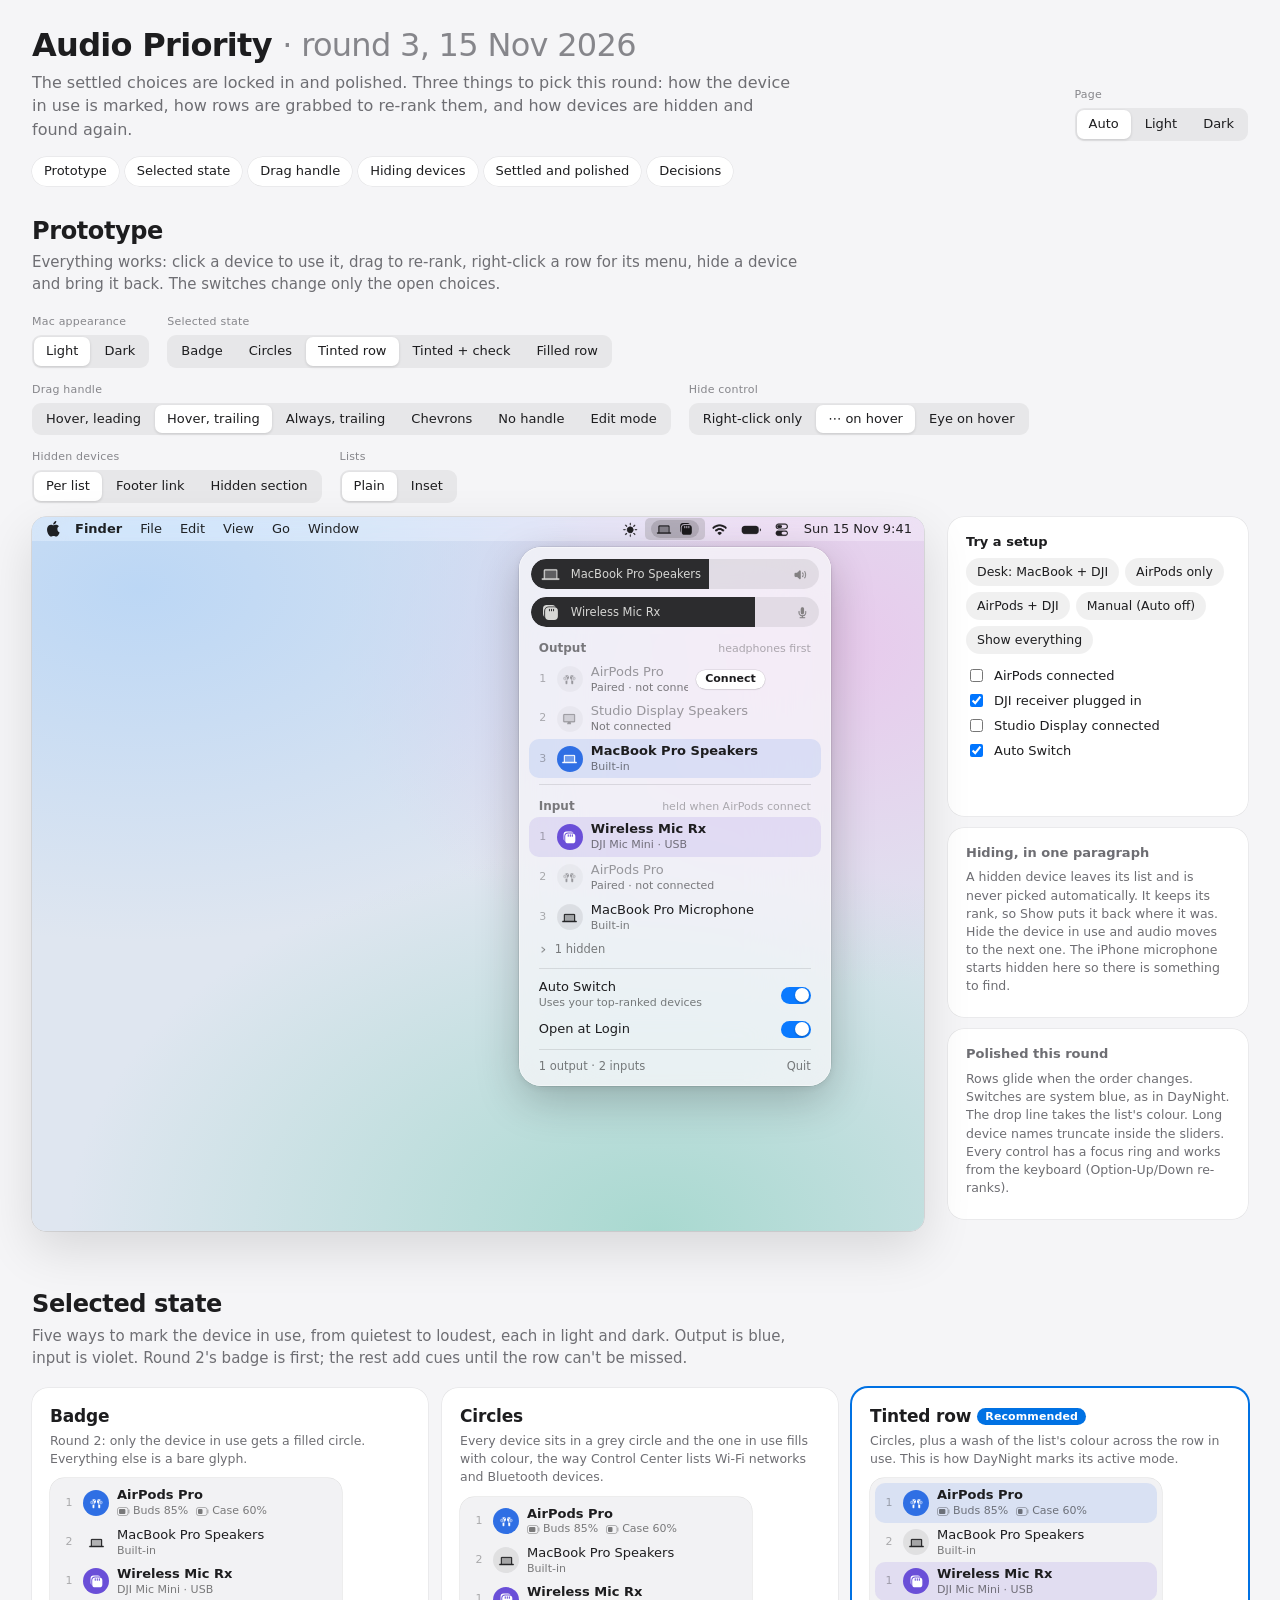
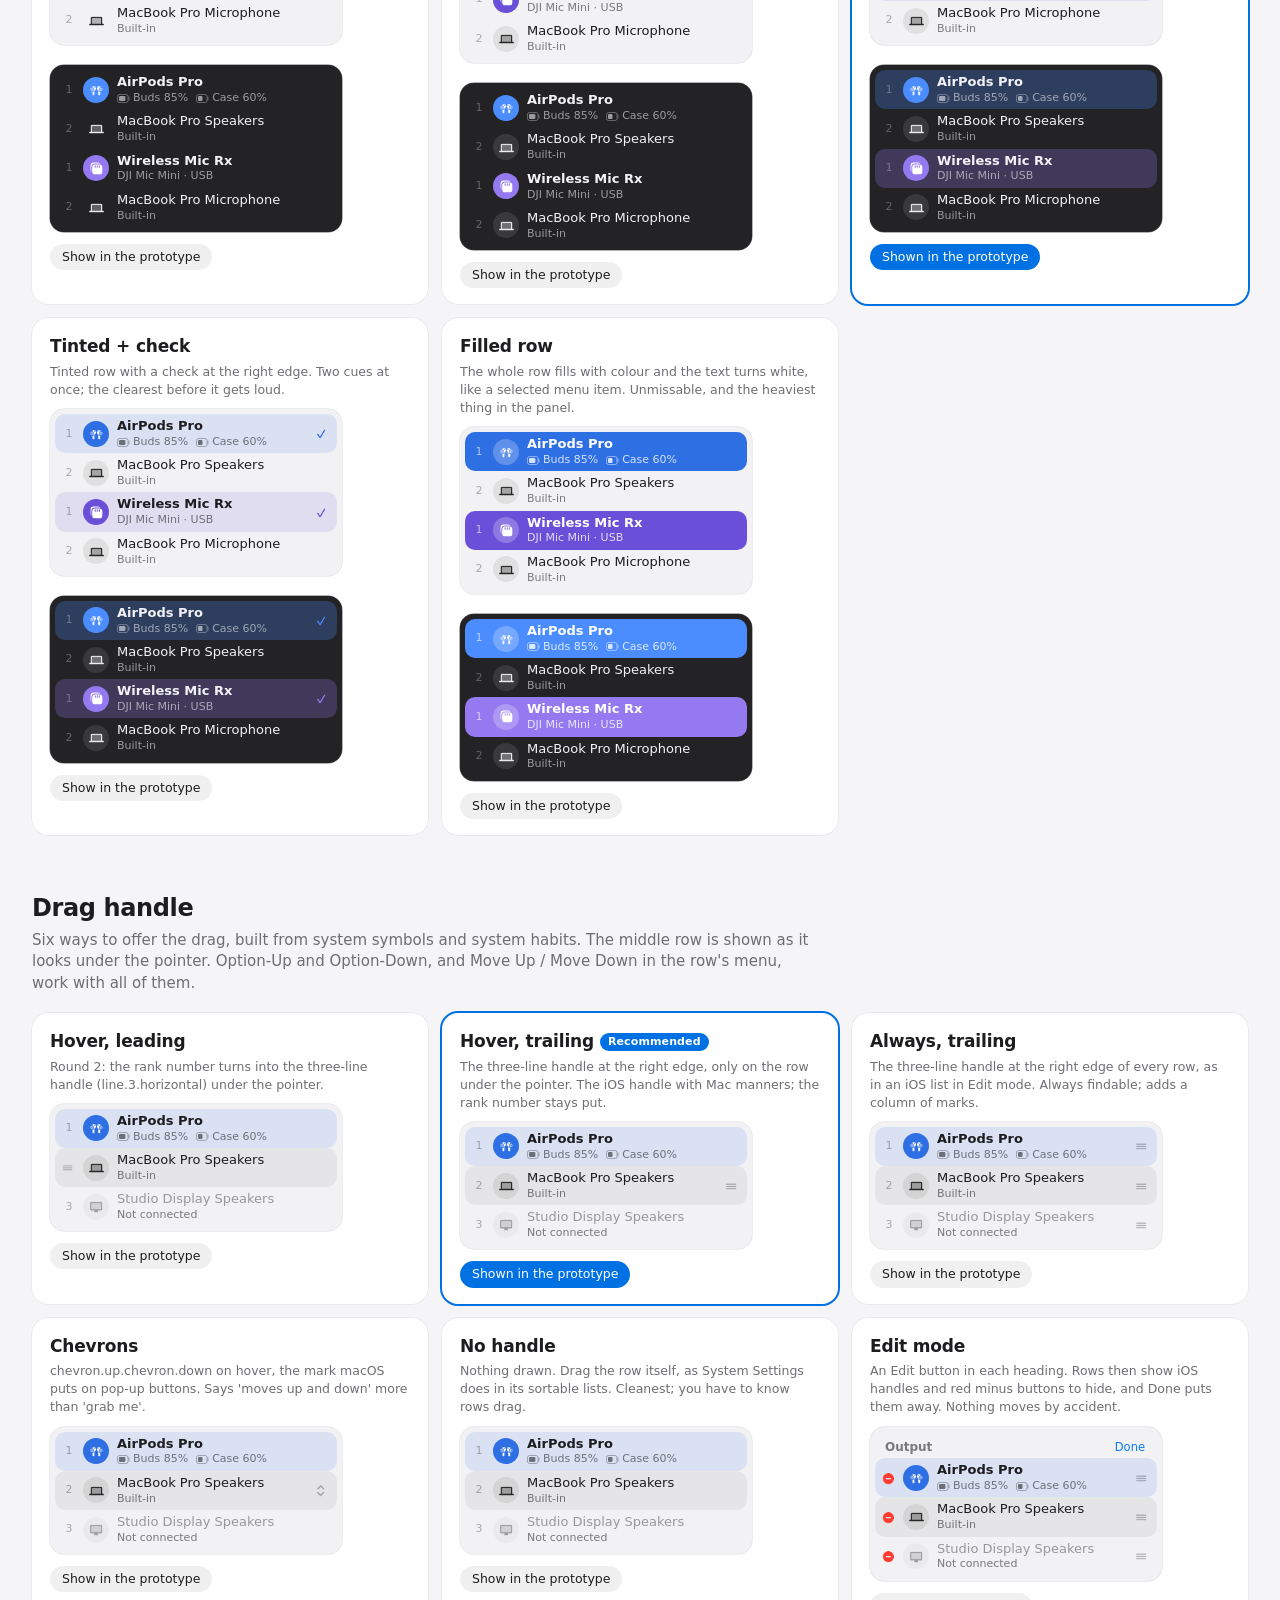
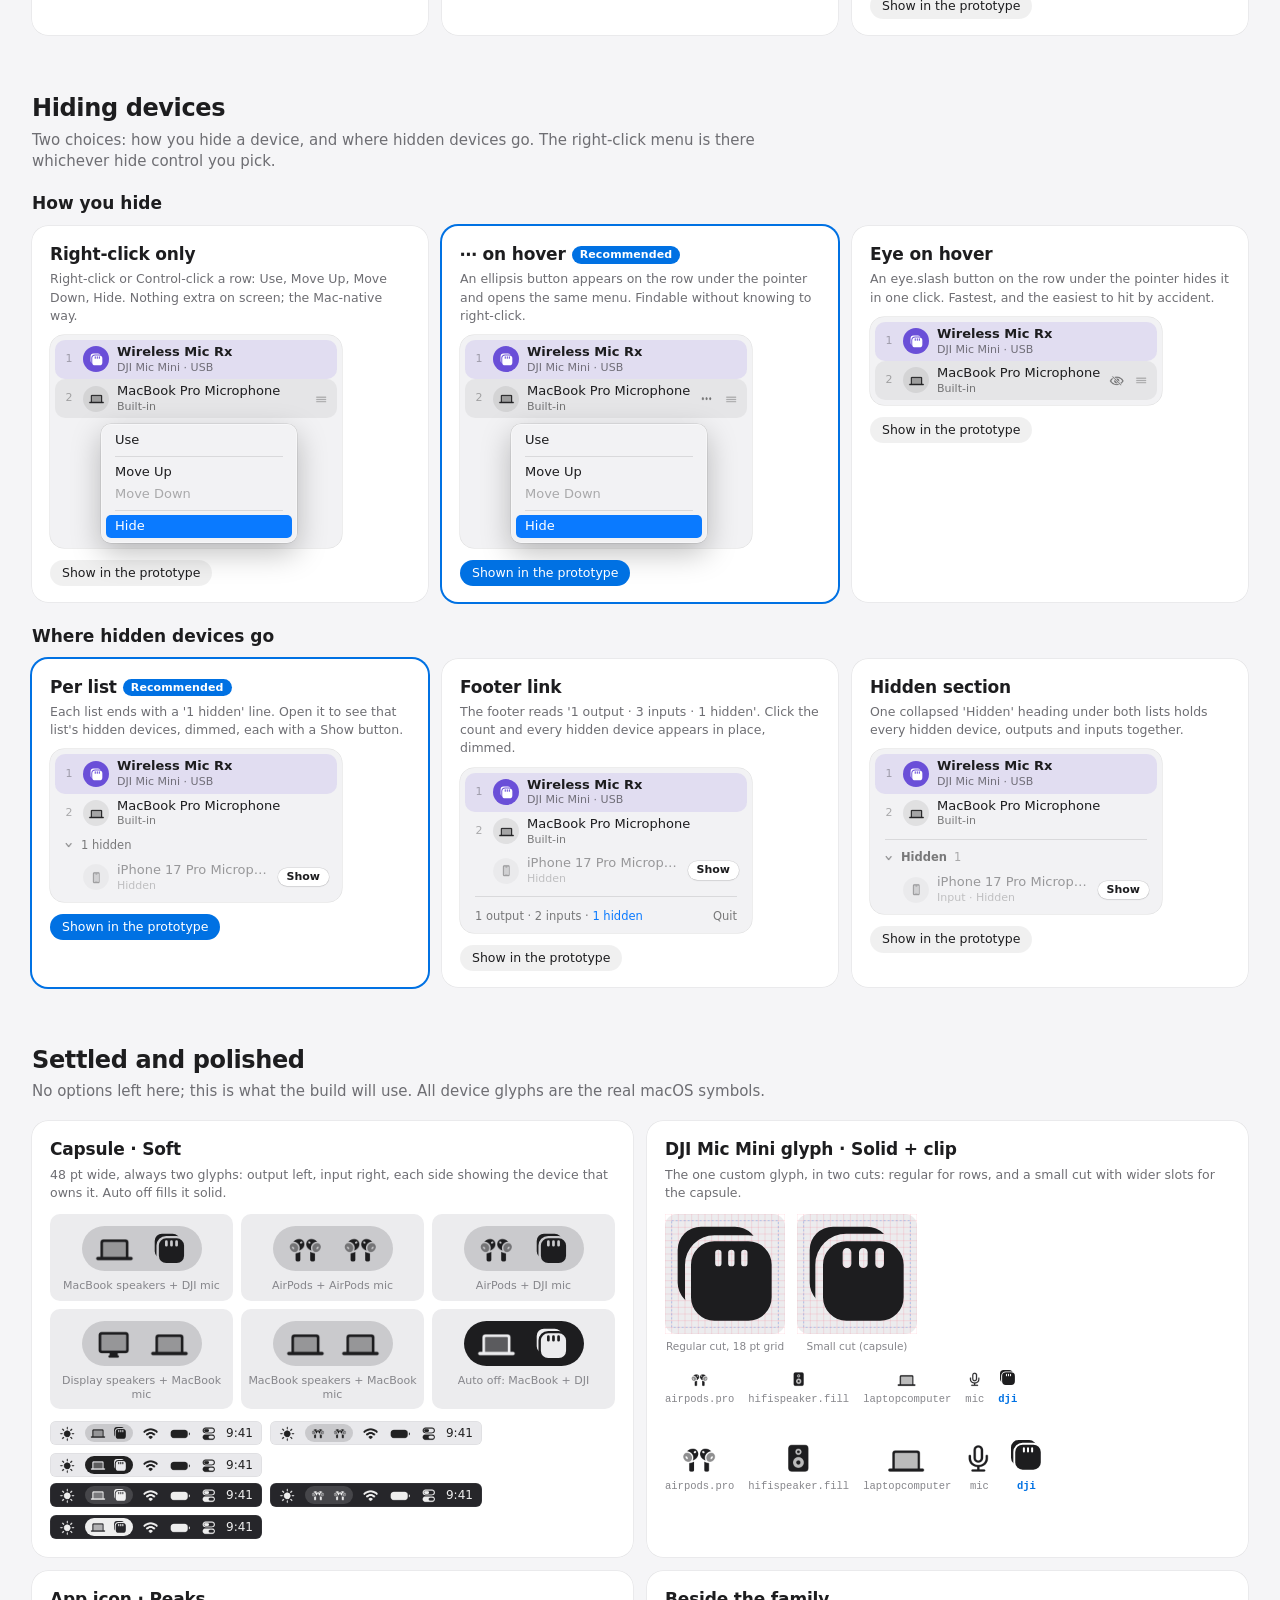
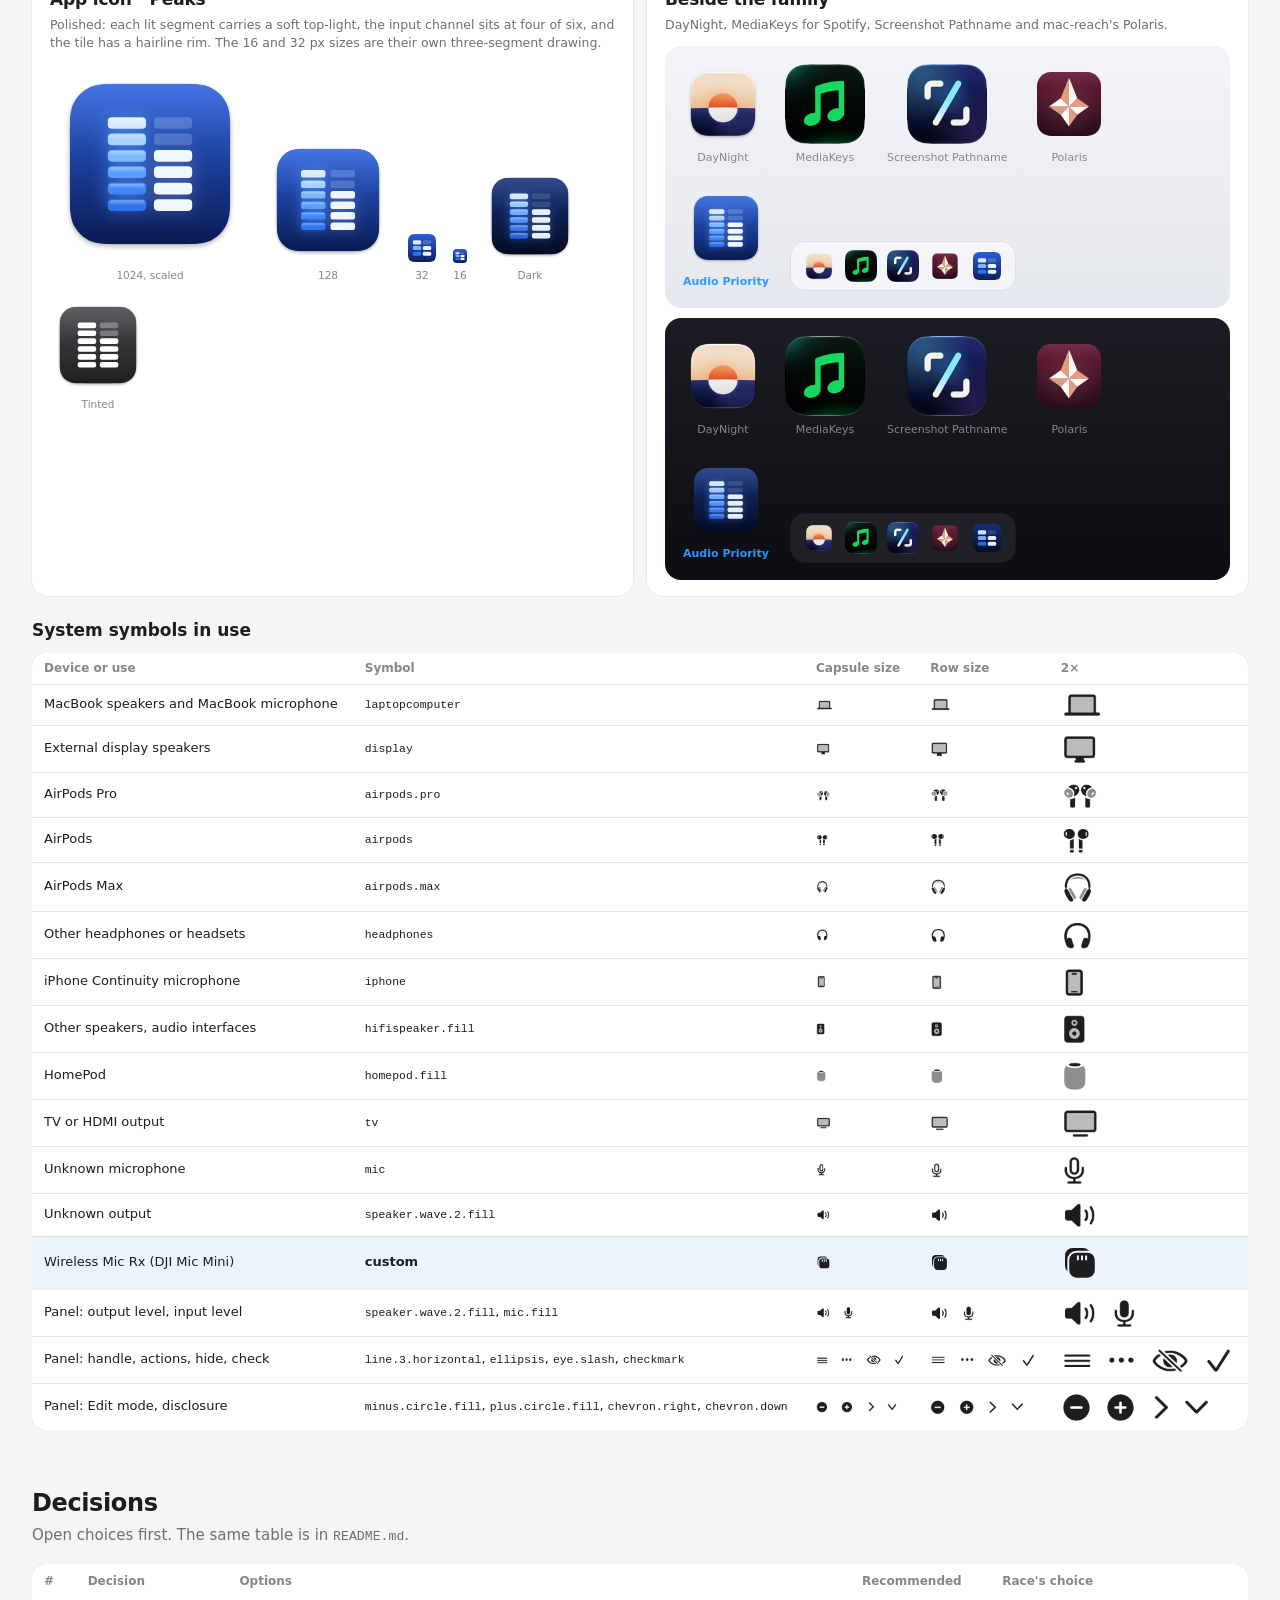
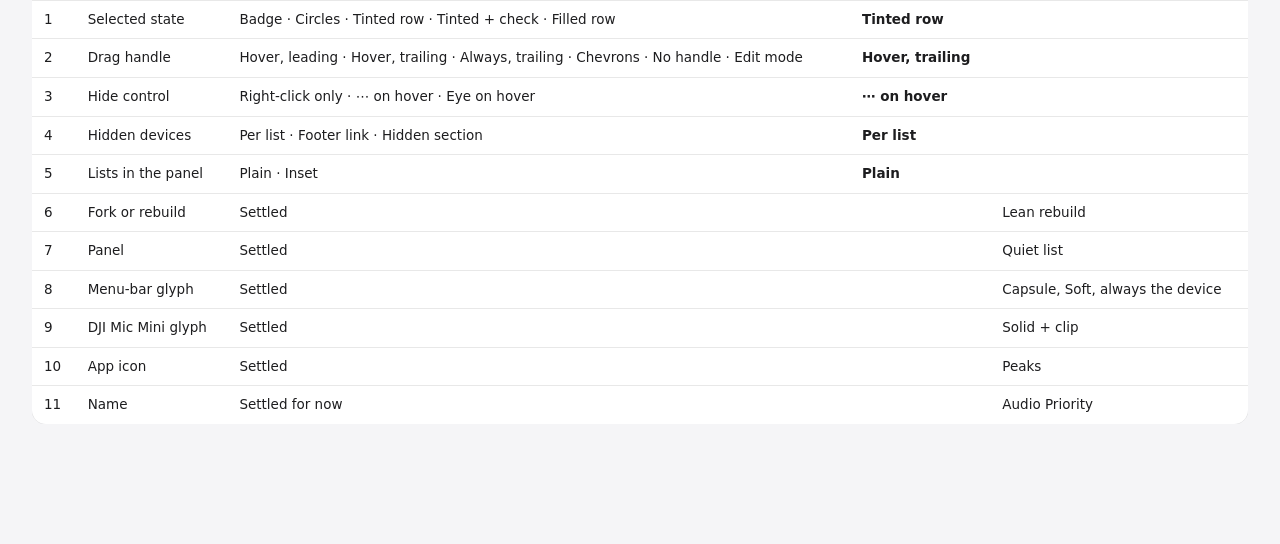
==== docs/3-polish-2026-11-15/index.html @ 9901585a "Add round 3: selected-state, drag-handle and hide options; polish pass Decided options removed from " ====
<!doctype html>
<html lang="en">
<head>
<meta charset="utf-8">
<meta name="viewport" content="width=device-width, initial-scale=1">
<title>Audio Priority Round 3</title>
<meta name="description" content="Round 3 for Race's audio-priority menu-bar app: options for the selected state, the drag handle and hiding devices, with the settled choices polished.">
<style>
:root{
  --bg:#f5f5f7; --surface:#fff; --ink:#1d1d1f; --ink-2:#6e6e73; --ink-3:#86868b; --line:rgba(0,0,0,.09);
  --accent:#0071e3; --seg-bg:rgba(0,0,0,.06); --seg-on:#fff; --seg-shadow:0 1px 3px rgba(0,0,0,.14); --tile:#ececee;
  --font:-apple-system,BlinkMacSystemFont,"SF Pro Text","SF Pro",system-ui,"Helvetica Neue",Arial,sans-serif;
  --mono:ui-monospace,"SF Mono",SFMono-Regular,Menlo,monospace; color-scheme:light;
}
@media (prefers-color-scheme:dark){:root:not([data-theme="light"]){
  --bg:#000; --surface:#1c1c1e; --ink:#f5f5f7; --ink-2:#a1a1a6; --ink-3:#86868b; --line:rgba(255,255,255,.12);
  --accent:#2997ff; --seg-bg:rgba(255,255,255,.1); --seg-on:#636366; --seg-shadow:0 1px 3px rgba(0,0,0,.5); --tile:#2c2c2e; color-scheme:dark}}
:root[data-theme="dark"]{
  --bg:#000; --surface:#1c1c1e; --ink:#f5f5f7; --ink-2:#a1a1a6; --ink-3:#86868b; --line:rgba(255,255,255,.12);
  --accent:#2997ff; --seg-bg:rgba(255,255,255,.1); --seg-on:#636366; --seg-shadow:0 1px 3px rgba(0,0,0,.5); --tile:#2c2c2e; color-scheme:dark}
*{box-sizing:border-box}
html{-webkit-text-size-adjust:100%;scroll-behavior:smooth}
body{margin:0;background:var(--bg);color:var(--ink);font:15px/1.45 var(--font);-webkit-font-smoothing:antialiased;overflow-x:hidden}
button{font:inherit;color:inherit}
.wrap{max-width:1320px;margin:0 auto;padding:28px 32px 64px}
@media (max-width:640px){.wrap{padding:20px 16px 48px}}
.top{display:flex;flex-wrap:wrap;align-items:flex-end;justify-content:space-between;gap:16px 32px;margin-bottom:8px}
h1{margin:0;font-size:32px;line-height:1.1;letter-spacing:-.022em;font-weight:700}
h1 .dim{color:var(--ink-3);font-weight:500}
.takeaway{margin:8px 0 0;color:var(--ink-2);font-size:16px;max-width:760px}
nav.toc{display:flex;flex-wrap:wrap;gap:6px;margin:16px 0 28px}
nav.toc a{font-size:13px;font-weight:500;color:var(--ink);text-decoration:none;padding:5px 12px;border-radius:980px;background:var(--surface);box-shadow:0 0 0 .5px var(--line)}
nav.toc a:hover{box-shadow:0 0 0 1px var(--accent)}
section{margin:0 0 56px;scroll-margin-top:16px}
h2{font-size:24px;letter-spacing:-.016em;margin:0 0 4px}
.lede{color:var(--ink-2);margin:0 0 18px;max-width:780px}
.rec{display:inline-block;font-size:11px;font-weight:600;color:#fff;background:var(--accent);border-radius:980px;padding:1px 8px;vertical-align:2px;margin-left:6px;letter-spacing:.01em}
.seg{display:inline-flex;flex-wrap:wrap;background:var(--seg-bg);border-radius:9px;padding:2px;gap:2px}
.seg button{border:0;background:transparent;padding:5px 12px;border-radius:7px;font-size:13px;font-weight:500;cursor:pointer;white-space:nowrap}
.seg button[aria-pressed="true"]{background:var(--seg-on);box-shadow:var(--seg-shadow)}
.sw{display:flex;flex-direction:column;gap:5px}
.sw>span{font-size:11px;color:var(--ink-3);letter-spacing:.02em}
.controls{display:flex;flex-wrap:wrap;gap:14px 18px;align-items:flex-end;margin-bottom:14px}
.card{background:var(--surface);border-radius:16px;padding:16px 18px;box-shadow:0 0 0 .5px var(--line)}
.grid{display:grid;gap:14px}
.g3{grid-template-columns:repeat(auto-fill,minmax(min(100%,330px),1fr))}
.small{font-size:12.5px;color:var(--ink-2)}
.tiny{font-size:11px;color:var(--ink-3)}
code{font-family:var(--mono);font-size:.88em}
.card h3{margin:0 0 2px;font-size:17px;letter-spacing:-.01em}
.card.picked{box-shadow:0 0 0 2px var(--accent)}
.pick{border:0;border-radius:980px;padding:4px 12px;font-size:12.5px;font-weight:500;background:var(--seg-bg);cursor:pointer;margin-top:12px}
.card.picked .pick{background:var(--accent);color:#fff}
.cost{display:inline-block;font-size:11px;font-weight:600;padding:1px 7px;border-radius:980px;background:var(--seg-bg);color:var(--ink-2);margin-left:6px}

/* real SF Symbols, as masks */
.sf{display:inline-block;flex:none;background:currentColor;width:calc(var(--w)*var(--k,1));height:calc(var(--h)*var(--k,1));-webkit-mask-size:100% 100%;mask-size:100% 100%;-webkit-mask-repeat:no-repeat;mask-repeat:no-repeat;vertical-align:middle}
svg.dj{display:inline-block;flex:none;vertical-align:middle}

/* ---------- capsule section ---------- */
.bar{display:inline-flex;align-items:center;gap:9px;height:24px;padding:0 9px;border-radius:6px;font-size:12px;font-weight:500;white-space:nowrap}
.bar.l{background:#e9e9ec;color:rgba(0,0,0,.86);box-shadow:inset 0 0 0 .5px rgba(0,0,0,.08)}
.bar.d{background:#26262a;color:rgba(255,255,255,.92);box-shadow:inset 0 0 0 .5px rgba(255,255,255,.1)}
.bar svg{display:block;flex:none}
.gcombos{display:grid;grid-template-columns:repeat(6,minmax(0,1fr));gap:8px;margin:12px 0}
@media (max-width:1000px){.gcombos{grid-template-columns:repeat(3,minmax(0,1fr))}}
@media (max-width:520px){.gcombos{grid-template-columns:repeat(2,minmax(0,1fr))}}
.gz{background:var(--tile);border-radius:10px;padding:12px 6px 8px;display:flex;flex-direction:column;align-items:center;gap:8px;color:var(--ink);text-align:center;min-width:0}
.gz svg{max-width:100%;height:auto}
.gz .tiny{line-height:1.25}
.bars{display:flex;flex-direction:column;gap:6px;overflow-x:auto;padding-bottom:2px}
.bars .rowb{display:flex;gap:8px;flex-wrap:wrap}

/* ---------- symbol map ---------- */
table.map{width:100%;border-collapse:collapse;font-size:13px;background:var(--surface);border-radius:14px;overflow:hidden;box-shadow:0 0 0 .5px var(--line)}
table.map th,table.map td{text-align:left;padding:7px 12px;border-top:.5px solid var(--line);vertical-align:middle}
table.map th{font-size:12px;color:var(--ink-3);font-weight:600;border-top:0}
table.map td.g{color:var(--ink);white-space:nowrap}
table.map tr.custom td{background:color-mix(in srgb,var(--accent) 8%,transparent)}
.tblwrap{overflow-x:auto}

/* ---------- icons ---------- */
.icard .hero img{display:block}
.sizes{display:flex;gap:14px;align-items:flex-end;flex-wrap:wrap;margin-top:12px}
.sizes figure{margin:0;display:flex;flex-direction:column;align-items:center;gap:4px}
.sizes figcaption{font-size:10.5px;color:var(--ink-3)}
.fam{display:flex;gap:22px;align-items:flex-end;flex-wrap:wrap;padding:18px;border-radius:16px}
.fam.l{background:linear-gradient(#f3f4f8,#e6e8ef)}.fam.d{background:linear-gradient(#1c1d24,#0c0d12)}
.fam figure{margin:0;display:flex;flex-direction:column;align-items:center;gap:6px}
.fam figcaption{font-size:11px;color:#86868b}
.fam .new figcaption{color:#2997ff;font-weight:600}
.dock{display:flex;gap:10px;align-items:center;padding:8px 12px;border-radius:14px;margin-top:10px;width:max-content;max-width:100%;overflow-x:auto}
.dock.l{background:rgba(255,255,255,.55);box-shadow:0 0 0 .5px rgba(0,0,0,.1)}.dock.d{background:rgba(40,40,46,.7);box-shadow:0 0 0 .5px rgba(255,255,255,.1)}

table.dec{width:100%;border-collapse:collapse;font-size:13.5px;background:var(--surface);border-radius:14px;overflow:hidden;box-shadow:0 0 0 .5px var(--line)}
table.dec th,table.dec td{text-align:left;padding:9px 12px;border-top:.5px solid var(--line);vertical-align:top}
table.dec th{font-size:12px;color:var(--ink-3);font-weight:600;border-top:0}
table.dec td:last-child{min-width:120px}
.g2{grid-template-columns:repeat(auto-fill,minmax(min(100%,330px),1fr))}
.note{font-size:12.5px;color:var(--ink-2);margin:10px 0 0}

/* ---------- Mac appearance: one set of variables for the stage and the minis ---------- */
.mac-l{
  --mb-ink:rgba(0,0,0,.86); --mb-bg:rgba(255,255,255,.3);
  --p-bg:rgba(244,244,246,.84); --p-solid:#f2f2f4; --p-ink:#1d1d1f; --p-ink2:rgba(0,0,0,.5); --p-ink3:rgba(0,0,0,.3); --p-sep:rgba(0,0,0,.1);
  --p-fill:rgba(0,0,0,.045); --p-fill2:rgba(0,0,0,.075); --p-hover:rgba(0,0,0,.055); --p-rim:rgba(255,255,255,.75); --p-edge:rgba(0,0,0,.14);
  --sys:#0a7aff; --out:#2f6fe4; --in:#6a4fd8; --tint:13%; --low:#e8590c; --btn:#fff; --btn-line:rgba(0,0,0,.12); --tog-off:rgba(0,0,0,.14);
  color:var(--p-ink)}
.mac-d{
  --mb-ink:rgba(255,255,255,.92); --mb-bg:rgba(0,0,0,.25);
  --p-bg:rgba(32,32,35,.82); --p-solid:#232326; --p-ink:#f2f2f7; --p-ink2:rgba(255,255,255,.55); --p-ink3:rgba(255,255,255,.3); --p-sep:rgba(255,255,255,.1);
  --p-fill:rgba(255,255,255,.06); --p-fill2:rgba(255,255,255,.1); --p-hover:rgba(255,255,255,.07); --p-rim:rgba(255,255,255,.14); --p-edge:rgba(0,0,0,.6);
  --sys:#3b93ff; --out:#4b8dff; --in:#9479f0; --tint:26%; --low:#ff8a3d; --btn:rgba(255,255,255,.14); --btn-line:rgba(255,255,255,.1); --tog-off:rgba(255,255,255,.18);
  color:var(--p-ink)}

/* ---------- stage ---------- */
.proto{display:grid;grid-template-columns:minmax(0,1fr) 300px;gap:24px;align-items:start}
@media (max-width:960px){.proto{grid-template-columns:minmax(0,1fr)}}
.stage{position:relative;border-radius:14px;overflow:hidden;isolation:isolate;box-shadow:0 0 0 .5px rgba(0,0,0,.18),0 18px 50px rgba(0,0,0,.12);font-family:var(--font)}
.stage .wall{position:absolute;inset:0;z-index:-1;background:radial-gradient(120% 90% at 12% 10%,#bcd7f5 0%,transparent 55%),radial-gradient(90% 80% at 88% 18%,#e8c9ec 0%,transparent 60%),radial-gradient(110% 90% at 70% 100%,#a9d9d0 0%,transparent 60%),#dfe6f0}
.stage.mac-d .wall{background:radial-gradient(120% 90% at 12% 10%,#1d3a66 0%,transparent 55%),radial-gradient(90% 80% at 88% 18%,#4a2a5e 0%,transparent 60%),radial-gradient(110% 90% at 70% 100%,#0f4a4a 0%,transparent 60%),#10131c}
.menubar{height:24px;display:flex;align-items:center;padding:0 8px 0 14px;font-size:13px;color:var(--mb-ink);background:var(--mb-bg);backdrop-filter:blur(20px) saturate(1.4);-webkit-backdrop-filter:blur(20px) saturate(1.4)}
.mb-left{display:flex;align-items:center;flex:1;min-width:0;overflow:hidden;white-space:nowrap}
.mb-left span{padding:0 9px;font-weight:500}.mb-left span.app{font-weight:700}
.mb-right{display:flex;align-items:center;gap:1px;flex:none}
.mbi{height:22px;min-width:24px;padding:0 5px;display:inline-flex;align-items:center;justify-content:center;border-radius:5px;color:var(--mb-ink);border:0;background:transparent}
.mbi svg{display:block}
.mbi.ours{cursor:default;padding:0 6px}
.mbi.ours[aria-expanded="true"]{background:rgba(127,127,127,.28)}
.mbi.ours:focus-visible{outline:2px solid var(--sys);outline-offset:-1px}
.clock{font-size:13px;font-weight:500;padding:0 4px 0 8px;white-space:nowrap}
.desk{position:relative;min-height:690px}
.panel{position:absolute;top:6px;width:312px;max-width:calc(100% - 16px);border-radius:22px;background:var(--p-bg);
  backdrop-filter:blur(36px) saturate(1.9);-webkit-backdrop-filter:blur(36px) saturate(1.9);
  box-shadow:inset 0 0 0 .5px var(--p-rim),0 0 0 .5px var(--p-edge),0 14px 44px rgba(0,0,0,.22),0 2px 8px rgba(0,0,0,.08);
  font-size:13px;line-height:1.3;color:var(--p-ink);z-index:10;padding:10px;transition:opacity .14s,transform .16s}
.panel[hidden]{display:block;visibility:hidden;opacity:0;transform:translateY(-4px) scale(.98);pointer-events:none}
.tip{position:absolute;top:28px;font-size:11.5px;padding:3px 8px;border-radius:6px;background:var(--p-bg);box-shadow:0 0 0 .5px var(--p-edge),0 4px 14px rgba(0,0,0,.15);color:var(--p-ink);white-space:nowrap;z-index:12;pointer-events:none;opacity:0;transition:opacity .12s}
.tip.on{opacity:1}

/* ---------- panel pieces ---------- */
.cc{display:flex;flex-direction:column;gap:8px;padding:2px 2px 6px}
.ccs{position:relative;height:30px;border-radius:15px;background:var(--p-fill2);overflow:hidden}
.ccs .fill{position:absolute;inset:0 auto 0 0;background:var(--p-ink);opacity:.92;border-radius:15px 0 0 15px}
.mac-d .ccs .fill{background:#fff}
.ccs .gl{position:absolute;left:8px;top:0;width:24px;height:30px;display:grid;place-items:center;color:#fff;mix-blend-mode:difference}
.ccs input{position:absolute;inset:0;width:100%;height:100%;opacity:0;cursor:pointer;margin:0}
.ccs .lbl{position:absolute;left:40px;right:38px;top:7.5px;font-size:11.5px;font-weight:500;color:#fff;mix-blend-mode:difference;white-space:nowrap;overflow:hidden;text-overflow:ellipsis}
.ccs .end{position:absolute;right:11px;top:0;height:30px;display:grid;place-items:center;color:#fff;mix-blend-mode:difference;opacity:.6}
.ccs:focus-within{box-shadow:0 0 0 2px var(--sys)}
.sec{font-size:12px;font-weight:600;color:var(--p-ink2);padding:8px 10px 3px;display:flex;align-items:baseline;justify-content:space-between;gap:8px}
.sec span{font-size:11px;font-weight:500;color:var(--p-ink3)}
.edit{all:unset;font-size:11.5px;font-weight:500;color:var(--sys);cursor:pointer;padding:0 2px;border-radius:4px}
.edit:focus-visible,.flink:focus-visible,.hdisc:focus-visible,.hbtn:focus-visible,.ebtn:focus-visible{outline:2px solid var(--sys);outline-offset:1px}
.pcard{border-radius:14px;padding:2px 4px 6px;background:var(--p-fill);margin-bottom:8px}
.rows{display:flex;flex-direction:column;gap:1px}
.row{display:flex;align-items:center;gap:8px;padding:4px 8px;border-radius:10px;cursor:default;user-select:none;-webkit-user-select:none;position:relative;min-height:38px;transition:background-color .15s}
.row:hover,.row.hov{background:var(--p-hover)}
.row:focus-visible{outline:2px solid var(--sys);outline-offset:-2px}
.row.out-row{--role:var(--out)}.row.in-row{--role:var(--in)}
.row .rank{width:12px;font-size:11px;color:var(--p-ink3);text-align:center;font-variant-numeric:tabular-nums;flex:none}
.row .gi{width:26px;height:26px;border-radius:50%;display:grid;place-items:center;flex:none;transition:background-color .15s,color .15s}
.row .nm{flex:1;min-width:0}
.row .nm b{display:block;font-weight:500;white-space:nowrap;overflow:hidden;text-overflow:ellipsis}
.row .nm i{display:flex;gap:8px;font-style:normal;font-size:11px;color:var(--p-ink2);white-space:nowrap;overflow:hidden}
.row.off .nm b,.row.off .gi,.row.hid .nm,.row.hid .gi{opacity:.42}
.row.dragging{opacity:.35}
.row.drop-above{box-shadow:inset 0 2px 0 var(--role)}
.row.drop-below{box-shadow:inset 0 -2px 0 var(--role)}
/* selected state */
.row.cur .nm b{font-weight:600}
.row.cur .gi{background:var(--role);color:#fff}
[data-sel="cc"] .row:not(.cur) .gi,[data-sel="tint"] .row:not(.cur) .gi,[data-sel="tintcheck"] .row:not(.cur) .gi,[data-sel="fill"] .row:not(.cur) .gi{background:var(--p-fill2)}
[data-sel="tint"] .row.cur,[data-sel="tintcheck"] .row.cur{background:color-mix(in srgb,var(--role) var(--tint),transparent)}
[data-sel="fill"] .row.cur{background:var(--role);color:#fff;--p-ink2:rgba(255,255,255,.8);--p-ink3:rgba(255,255,255,.62);--p-fill2:rgba(255,255,255,.2)}
[data-sel="fill"] .row.cur .gi{background:rgba(255,255,255,.24)}
.row .chk{color:var(--role);display:grid;place-items:center;flex:none;width:16px}
/* handles */
.grip{display:grid;place-items:center;flex:none;color:var(--p-ink3);width:16px;height:22px;cursor:grab;transition:opacity .12s}
.nm~.grip,.nm~.hbtn,.nm~.chk{margin-left:-2px}
.grip.lead{position:absolute;left:5px;opacity:0}
.row:hover .grip.lead,.row.hov .grip.lead{opacity:1}
.row:hover .rank.swap,.row.hov .rank.swap{opacity:0}
.grip.onhover{opacity:0}
.row:hover .grip.onhover,.row.hov .grip.onhover{opacity:1}
[data-grab="none"] .row[draggable="true"]{cursor:grab}
/* hide controls */
.hbtn{all:unset;display:grid;place-items:center;width:20px;height:22px;border-radius:6px;color:var(--p-ink2);opacity:0;flex:none;cursor:pointer;transition:opacity .12s}
.row:hover .hbtn,.row.hov .hbtn,.hbtn:focus-visible,.hbtn[aria-expanded="true"]{opacity:1}
.hbtn:hover,.hbtn[aria-expanded="true"]{background:var(--p-fill2);color:var(--p-ink)}
.ebtn{all:unset;display:grid;place-items:center;width:16px;height:22px;margin:0 -2px;flex:none;cursor:pointer;border-radius:50%}
.ebtn.del{color:#ff3b30}.ebtn.add{color:#30b158}
.hdisc{all:unset;box-sizing:border-box;display:flex;align-items:center;gap:7px;width:100%;font-size:11.5px;color:var(--p-ink2);padding:5px 10px 5px 9px;border-radius:8px;cursor:pointer}
.hdisc:hover{background:var(--p-hover);color:var(--p-ink)}
.hdisc .cv{width:10px;display:grid;place-items:center}
.flink{all:unset;cursor:pointer;color:var(--sys);border-radius:4px}
.bat{display:inline-flex;align-items:center;gap:3px}
.bat svg{width:13px;height:9px}
.bat.low{color:var(--low)}
.pill{border:0;border-radius:980px;padding:2px 9px;font-size:11px;font-weight:550;cursor:pointer;background:var(--btn);box-shadow:0 0 0 .5px var(--btn-line),0 .5px 1.5px rgba(0,0,0,.12);color:var(--p-ink);flex:none}
.pill.ghost{background:transparent;box-shadow:none;color:var(--p-ink2);display:none}
.row:hover .pill.ghost,.pill.ghost:focus-visible{display:inline-block}
.row:hover .nm i .bat+.bat{display:none}
.spin{width:12px;height:12px;border-radius:50%;border:1.5px solid var(--p-ink3);border-top-color:var(--p-ink);animation:sp .7s linear infinite;flex:none}
@keyframes sp{to{transform:rotate(360deg)}}
.trow{display:flex;align-items:center;justify-content:space-between;padding:5px 10px;font-size:13px}
.trow .hint{display:block;font-size:11px;color:var(--p-ink2)}
.tog{width:30px;height:17px;border-radius:9px;background:var(--tog-off);position:relative;transition:background .18s;flex:none;border:0;cursor:pointer;padding:0}
.tog::after{content:"";position:absolute;top:1.5px;left:1.5px;width:14px;height:14px;border-radius:50%;background:#fff;box-shadow:0 1px 2px rgba(0,0,0,.25);transition:transform .18s}
.tog[aria-checked="true"]{background:var(--sys)}.tog[aria-checked="true"]::after{transform:translateX(13px)}
.tog:focus-visible{outline:2px solid var(--sys);outline-offset:2px}
.psep{height:.5px;background:var(--p-sep);margin:6px 10px}
.pfoot{display:flex;justify-content:space-between;align-items:center;padding:4px 10px 2px;font-size:11.5px;color:var(--p-ink2)}
.quit{all:unset;cursor:default;color:var(--p-ink2)}.quit:hover{color:var(--p-ink)}
.banner{margin:0 2px 8px;padding:7px 10px;border-radius:11px;background:var(--p-fill2);font-size:11.5px;color:var(--p-ink2)}
/* context menu */
.ctx{position:absolute;z-index:30;min-width:196px;padding:5px;border-radius:10px;background:var(--p-bg);backdrop-filter:blur(30px) saturate(1.8);-webkit-backdrop-filter:blur(30px) saturate(1.8);
  box-shadow:inset 0 0 0 .5px var(--p-rim),0 0 0 .5px var(--p-edge),0 10px 30px rgba(0,0,0,.25);font-size:13px;color:var(--p-ink)}
.ctx.static{position:static;width:max-content;margin:6px 0 0 46px;backdrop-filter:none;background:var(--p-solid)}
.ctx button{all:unset;display:block;box-sizing:border-box;width:100%;padding:3px 9px;border-radius:5px;cursor:default;white-space:nowrap}
.ctx button:hover:not(:disabled),.ctx button:focus-visible,.ctx button.hot{background:var(--sys);color:#fff}
.ctx button:disabled{color:var(--p-ink3)}
.ctx hr{border:0;height:.5px;background:var(--p-sep);margin:4px 9px}

.side .card{margin-bottom:12px}
.side h4{margin:0 0 6px;font-size:13px}
.side .small p{margin:0 0 6px}
.sim{display:flex;flex-direction:column;gap:6px}
.sim label{display:flex;align-items:center;gap:8px;font-size:13px;cursor:pointer}
.scen{display:flex;flex-wrap:wrap;gap:6px}
.scen button{border:0;border-radius:980px;padding:5px 11px;font-size:12.5px;font-weight:500;cursor:pointer;background:var(--seg-bg)}
.scen button:hover{box-shadow:0 0 0 1px var(--accent)}
.log{font-size:12px;color:var(--ink-2);min-height:2.6em;margin-top:8px}

/* ---------- option cards with a static mini panel ---------- */
.mini{border-radius:14px;padding:5px;width:292px;max-width:100%;font-size:13px;line-height:1.3;background:var(--p-solid);box-shadow:0 0 0 .5px var(--p-edge);margin-top:10px}
.minis{display:flex;gap:10px;flex-wrap:wrap}
.mini .pfoot{padding:6px 10px 4px}
.optgrid{display:grid;gap:14px;grid-template-columns:repeat(auto-fill,minmax(min(100%,326px),1fr))}

/* ---------- settled ---------- */
.djibig{display:flex;gap:12px;align-items:flex-end;flex-wrap:wrap}
.djibig figure,.lineup figure{margin:0;display:flex;flex-direction:column;gap:5px;align-items:center}
.djibig .grid18{width:120px;height:120px;background:var(--tile);border-radius:12px;color:var(--ink)}
.djibig figcaption,.lineup figcaption{font-size:10.5px;color:var(--ink-3)}
.lineup{display:flex;gap:14px;align-items:flex-end;flex-wrap:wrap;margin-top:14px;color:var(--ink)}
.lineup figcaption{font-family:var(--mono)}
.lineup .hl figcaption{color:var(--accent);font-weight:600}
.settled{display:grid;gap:14px;grid-template-columns:repeat(auto-fill,minmax(min(100%,420px),1fr))}
</style>
</head>
<body>
<div class="wrap">
  <div class="top">
    <div>
      <h1>Audio Priority <span class="dim">· round 3, 15 Nov 2026</span></h1>
      <p class="takeaway">The settled choices are locked in and polished. Three things to pick this round: how the device in use is marked, how rows are grabbed to re-rank them, and how devices are hidden and found again.</p>
    </div>
    <div class="sw"><span>Page</span><div class="seg" id="pageTheme"><button data-v="auto" aria-pressed="true">Auto</button><button data-v="light">Light</button><button data-v="dark">Dark</button></div></div>
  </div>
  <nav class="toc"><a href="#proto">Prototype</a><a href="#sel">Selected state</a><a href="#grab">Drag handle</a><a href="#hide">Hiding devices</a><a href="#settled">Settled and polished</a><a href="#decide">Decisions</a></nav>

  <section id="proto">
    <h2>Prototype</h2>
    <p class="lede">Everything works: click a device to use it, drag to re-rank, right-click a row for its menu, hide a device and bring it back. The switches change only the open choices.</p>
    <div class="controls">
      <div class="sw"><span>Mac appearance</span><div class="seg" id="macSeg"><button data-v="l" aria-pressed="true">Light</button><button data-v="d">Dark</button></div></div>
      <div class="sw"><span>Selected state</span><div class="seg" id="selSeg"></div></div>
      <div class="sw"><span>Drag handle</span><div class="seg" id="grabSeg"></div></div>
      <div class="sw"><span>Hide control</span><div class="seg" id="hideSeg"></div></div>
      <div class="sw"><span>Hidden devices</span><div class="seg" id="hiddenSeg"></div></div>
      <div class="sw"><span>Lists</span><div class="seg" id="listSeg"><button data-v="plain" aria-pressed="true">Plain</button><button data-v="inset">Inset</button></div></div>
    </div>
    <div class="proto">
      <div class="stage mac-l" id="stage">
        <div class="wall"></div>
        <div class="menubar">
          <div class="mb-left"><svg width="14" height="16" viewBox="0 0 14 17" style="fill:currentColor;margin-right:6px"><path d="M11.6 8.5c0-2 1.6-2.9 1.7-3-1-1.4-2.4-1.6-2.9-1.6-1.2-.1-2.4.7-3 .7s-1.6-.7-2.6-.7C3.4 4 2.1 4.8 1.4 6c-1.5 2.6-.4 6.4 1 8.5.7 1 1.5 2.1 2.6 2.1 1 0 1.4-.7 2.7-.7 1.2 0 1.6.7 2.7.6 1.1 0 1.8-1 2.5-2 .8-1.1 1.1-2.2 1.1-2.3 0 0-2.4-.9-2.4-3.7zM9.6 2.6C10.2 1.9 10.6.9 10.5 0c-.8 0-1.8.5-2.4 1.2-.5.6-1 1.6-.9 2.5.9.1 1.8-.4 2.4-1.1z"/></svg><span class="app">Finder</span><span>File</span><span>Edit</span><span>View</span><span>Go</span><span>Window</span></div>
          <div class="mb-right" id="mbRight"></div>
        </div>
        <div class="tip" id="tip"></div>
        <div class="desk" id="desk"><div class="panel" id="panel" role="dialog" aria-label="Audio panel"></div></div>
      </div>
      <div class="side">
        <div class="card">
          <h4>Try a setup</h4>
          <div class="scen" id="scen">
            <button data-s="desk">Desk: MacBook + DJI</button>
            <button data-s="airpods">AirPods only</button>
            <button data-s="airdji">AirPods + DJI</button>
            <button data-s="manual">Manual (Auto off)</button>
            <button data-s="unhide">Show everything</button>
          </div>
          <div class="sim" style="margin-top:12px" id="sim"></div>
          <div class="log" id="log" aria-live="polite"></div>
        </div>
        <div class="card small">
          <h4>Hiding, in one paragraph</h4>
          <p>A hidden device leaves its list and is never picked automatically. It keeps its rank, so Show puts it back where it was. Hide the device in use and audio moves to the next one. The iPhone microphone starts hidden here so there is something to find.</p>
        </div>
        <div class="card small">
          <h4>Polished this round</h4>
          <p>Rows glide when the order changes. Switches are system blue, as in DayNight. The drop line takes the list's colour. Long device names truncate inside the sliders. Every control has a focus ring and works from the keyboard (Option-Up/Down re-ranks).</p>
        </div>
      </div>
    </div>
  </section>

  <section id="sel">
    <h2>Selected state</h2>
    <p class="lede">Five ways to mark the device in use, from quietest to loudest, each in light and dark. Output is blue, input is violet. Round 2's badge is first; the rest add cues until the row can't be missed.</p>
    <div class="optgrid" id="selCards"></div>
  </section>

  <section id="grab">
    <h2>Drag handle</h2>
    <p class="lede">Six ways to offer the drag, built from system symbols and system habits. The middle row is shown as it looks under the pointer. Option-Up and Option-Down, and Move Up / Move Down in the row's menu, work with all of them.</p>
    <div class="optgrid" id="grabCards"></div>
  </section>

  <section id="hide">
    <h2>Hiding devices</h2>
    <p class="lede">Two choices: how you hide a device, and where hidden devices go. The right-click menu is there whichever hide control you pick.</p>
    <h3 style="margin:0 0 10px;font-size:17px">How you hide</h3>
    <div class="optgrid" id="hideCards"></div>
    <h3 style="margin:22px 0 10px;font-size:17px">Where hidden devices go</h3>
    <div class="optgrid" id="hiddenCards"></div>
  </section>

  <section id="settled">
    <h2>Settled and polished</h2>
    <p class="lede">No options left here; this is what the build will use. All device glyphs are the real macOS symbols.</p>
    <div class="settled">
      <div class="card"><h3>Capsule · Soft</h3><p class="small" style="margin:4px 0 0">48 pt wide, always two glyphs: output left, input right, each side showing the device that owns it. Auto off fills it solid.</p><div class="gcombos" id="capZoom" style="grid-template-columns:repeat(3,minmax(0,1fr))"></div><div class="bars" id="capBars"></div></div>
      <div class="card"><h3>DJI Mic Mini glyph · Solid + clip</h3><p class="small" style="margin:4px 0 12px">The one custom glyph, in two cuts: regular for rows, and a small cut with wider slots for the capsule.</p><div class="djibig" id="djiBig"></div><div class="lineup" id="djiLine"></div></div>
      <div class="card"><h3>App icon · Peaks</h3><p class="small" style="margin:4px 0 12px">Polished: each lit segment carries a soft top-light, the input channel sits at four of six, and the tile has a hairline rim. The 16 and 32 px sizes are their own three-segment drawing.</p><div id="iconBox"></div></div>
      <div class="card"><h3>Beside the family</h3><p class="small" style="margin:4px 0 12px">DayNight, MediaKeys for Spotify, Screenshot Pathname and mac-reach's Polaris.</p><div class="fam l" id="famL"></div><div class="fam d" id="famD" style="margin-top:10px"></div></div>
    </div>
    <h3 style="margin:22px 0 10px;font-size:17px">System symbols in use</h3>
    <div class="tblwrap"><table class="map" id="mapTable"></table></div>
  </section>

  <section id="decide">
    <h2>Decisions</h2>
    <p class="lede">Open choices first. The same table is in <code>README.md</code>.</p>
    <div class="tblwrap"><table class="dec" id="decTable"></table></div>
  </section>
</div>

<script>
// Art for round 3. Everything here is settled: the DJI Mic Mini glyph (Solid +
// clip), the Soft capsule and the Peaks app icon. One source for build.mjs
// (which writes ../svg/) and index.html (inlined with `export` stripped).
//
// Device glyphs are real SF Symbols, rendered by sf-export.swift into
// assets/sf.json as white-on-clear PNGs and used as masks.

let SF = {};
function setSF(data) { SF = data; }
let uid = 0;
const nextId = (p) => `${p}${++uid}`;
const n2 = (v) => +v.toFixed(3);

// ---------------------------------------------------------------------------
// DJI Mic Mini transmitter on an 18 pt grid, after Race's reference drawing:
// a rounded-square body with three slots centred near the top, and a sliver
// of the magnetic clip behind the top-left corner. `small` is the cut for
// 15 pt and under: wider slots and a wider gap to the clip.
// ---------------------------------------------------------------------------
const rr = (x, y, w, h, r) =>
  `M${n2(x + r)} ${n2(y)}H${n2(x + w - r)}A${r} ${r} 0 0 1 ${n2(x + w)} ${n2(y + r)}V${n2(y + h - r)}A${r} ${r} 0 0 1 ${n2(x + w - r)} ${n2(y + h)}H${n2(x + r)}A${r} ${r} 0 0 1 ${n2(x)} ${n2(y + h - r)}V${n2(y + r)}A${r} ${r} 0 0 1 ${n2(x + r)} ${n2(y)}Z`;

function slots(cx, cy, small) {
  const w = small ? 1.3 : 0.95, h = small ? 3.0 : 2.5, gap = small ? 2.45 : 1.95;
  return [-1, 0, 1].map((i) => rr(cx + i * gap - w / 2, cy - h / 2, w, h, w / 2)).join("");
}

/** Inner SVG markup for the glyph in currentColor, 18 x 18 box. */
function djiMarkup(small = false) {
  const id = nextId("k"), gap = small ? 1.15 : 0.9;
  return `<clipPath id="${id}"><path clip-rule="evenodd" d="M0 0H18V18H0Z${rr(3.9 - gap, 4.1 - gap, 12.1 + gap * 2, 11.9 + gap * 2, 3.5 + gap)}"/></clipPath>`
    + `<path d="${rr(1.9, 1.9, 12.1, 11.9, 3.5)}" fill="currentColor" clip-path="url(#${id})"/>`
    + `<path fill-rule="evenodd" d="${rr(3.9, 4.1, 12.1, 11.9, 3.5)}${slots(9.95, 6.6, small)}" fill="currentColor"/>`;
}

function djiSVG({ size = 18, small = size <= 15, grid = false } = {}) {
  const guides = grid
    ? `<g stroke="#ff2d55" stroke-opacity=".35" stroke-width=".05" fill="none">${Array.from({ length: 19 }, (_, i) => `<path d="M${i} 0V18M0 ${i}H18"/>`).join("")}</g><rect x="1" y="1" width="16" height="16" fill="none" stroke="#0a84ff" stroke-opacity=".5" stroke-width=".08" stroke-dasharray=".3 .3"/>`
    : "";
  return `<svg xmlns="http://www.w3.org/2000/svg" width="${size}" height="${size}" viewBox="0 0 18 18">${guides}${djiMarkup(small)}</svg>`;
}

// ---------------------------------------------------------------------------
// The Capsule (Soft finish): output on the left, input on the right, in one
// template image 48 x 18 pt. Auto on: a 16% fill with solid glyphs. Auto off:
// the fill goes solid and the glyphs are cut out of it.
// ---------------------------------------------------------------------------
const CAP_H = 18, SLOT = 17, PAD = 4.5, MID = 5, DJI_CAP = 15;
const CAP_W = PAD * 2 + SLOT * 2 + MID;

function capGlyph(key, x0) {
  if (key === "dji") {
    const s = DJI_CAP / 18;
    return `<g transform="translate(${n2(x0 + (SLOT - DJI_CAP) / 2)} ${n2((CAP_H - DJI_CAP) / 2)}) scale(${n2(s)})">${djiMarkup(true)}</g>`;
  }
  const e = SF[key].cap;
  return `<image href="${e.uri}" x="${n2(x0 + (SLOT - e.w) / 2)}" y="${n2((CAP_H - e.h) / 2)}" width="${e.w}" height="${e.h}"/>`;
}

/** Returns the capsule as an SVG string. out/inp are SF Symbol names or "dji". */
function capsule(out, inp, { manual = false } = {}) {
  const W = CAP_W, H = CAP_H, id = nextId("c");
  const glyphs = `<g color="#fff">${capGlyph(out, PAD)}${capGlyph(inp, PAD + SLOT + MID)}</g>`;
  const box = `maskUnits="userSpaceOnUse" x="0" y="0" width="${W}" height="${H}"`;
  const body = manual
    ? `<filter id="${id}f" x="0" y="0" width="${W}" height="${H}" filterUnits="userSpaceOnUse"><feColorMatrix type="matrix" values="0 0 0 0 0  0 0 0 0 0  0 0 0 0 0  0 0 0 1 0"/></filter>`
      + `<mask id="${id}" ${box}><rect width="${W}" height="${H}" fill="#fff"/><g filter="url(#${id}f)">${glyphs}</g></mask>`
      + `<rect width="${W}" height="${H}" rx="${H / 2}" fill="currentColor" mask="url(#${id})"/>`
    : `<mask id="${id}" ${box}>${glyphs}</mask><rect width="${W}" height="${H}" rx="${H / 2}" fill="currentColor" fill-opacity=".16"/><rect width="${W}" height="${H}" fill="currentColor" mask="url(#${id})"/>`;
  return `<svg xmlns="http://www.w3.org/2000/svg" width="${W}" height="${H}" viewBox="0 0 ${W} ${H}">${body}</svg>`;
}

// ---------------------------------------------------------------------------
// App icon: Peaks, a segmented stereo meter. Race's family construction: an
// 824 pt tile on a 1024 canvas (DayNight's tile path), one bold glyph, a
// separate heavier drawing for 16/32 px, dark and tinted renditions.
// Left channel (output) is full and runs blue to ice; right channel (input)
// sits at four of six in ice.
// ---------------------------------------------------------------------------
const TILE = "M382.8,100 L641.2,100 C722.63,100 763.34,100 807.17,113.86 C855.03,131.28 892.72,168.97 910.14,216.83 C924,260.66 924,301.37 924,382.8 L924,641.2 C924,722.63 924,763.34 910.14,807.17 C892.72,855.03 855.03,892.72 807.17,910.14 C763.34,924 722.63,924 641.2,924 L382.8,924 C301.37,924 260.66,924 216.83,910.14 C168.97,892.72 131.28,855.03 113.86,807.17 C100,763.34 100,722.63 100,641.2 L100,382.8 C100,301.37 100,260.66 113.86,216.83 C131.28,168.97 168.97,131.28 216.83,113.86 C260.66,100 301.37,100 382.8,100 Z";
const TILE_S = "M11.63,2 L20.37,2 C23.14,2 24.53,2 26.02,2.47 C27.65,3.07 28.93,4.35 29.53,5.98 C30,7.47 30,8.86 30,11.63 L30,20.37 C30,23.14 30,24.53 29.53,26.02 C28.93,27.65 27.65,28.93 26.02,29.53 C24.53,30 23.14,30 20.37,30 L11.63,30 C8.86,30 7.47,30 5.98,29.53 C4.35,28.93 3.07,27.65 2.47,26.02 C2,24.53 2,23.14 2,20.37 L2,11.63 C2,8.86 2,7.47 2.47,5.98 C3.07,4.35 4.35,3.07 5.98,2.47 C7.47,2 8.86,2 11.63,2 Z";

const PAL = {
  light: { tile: ["#2c62e0", "#0a1a52"], left: ["#2f74f0", "#4186fb", "#5b9dff", "#7db5ff", "#a6d0ff", "#d8eaff"], right: "#eef6ff", dim: "rgba(214,230,255,.22)", glow: "#4f9bff" },
  dark: { tile: ["#16337f", "#040b22"], left: ["#2a66dc", "#3a78ec", "#538ffa", "#74a9ff", "#9cc6ff", "#cfe3ff"], right: "#e2eeff", dim: "rgba(170,200,255,.18)", glow: "#3d86ff" },
  tinted: { tile: ["#4a4a4e", "#1f1f22"], left: Array(6).fill("#ffffff"), right: "#ffffff", dim: "rgba(255,255,255,.3)", glow: null },
};
const lg = (id, [a, b]) => `<linearGradient id="${id}" x1="0" y1="0" x2="0" y2="1"><stop offset="0" stop-color="${a}"/><stop offset="1" stop-color="${b}"/></linearGradient>`;

function appIcon(mode = "light") {
  const p = nextId("i"), c = PAL[mode];
  const W = 196, Hs = 60, step = 84, x1 = 512 - 20 - W, x2 = 512 + 20, y0 = 512 + (5 * step + Hs) / 2 - Hs;
  const seg = (x, i, fill) => `<rect x="${x}" y="${y0 - i * step}" width="${W}" height="${Hs}" rx="21" fill="${fill}"/>`;
  // A soft top-light on each lit segment, so they read as glass and not flat bars.
  const shine = (x, i) => (mode === "tinted" ? "" : `<rect x="${x + 6}" y="${y0 - i * step + 5}" width="${W - 12}" height="${Hs / 2 - 4}" rx="15" fill="url(#${p}g)"/>`);
  let segs = "", glow = "";
  for (let i = 0; i < 6; i++) {
    segs += seg(x1, i, c.left[i]) + shine(x1, i);
    segs += i < 4 ? seg(x2, i, c.right) + shine(x2, i) : seg(x2, i, c.dim);
  }
  if (c.glow) glow = `<g filter="url(#${p}b)"><rect x="${x1}" y="${y0 - 5 * step}" width="${W}" height="${5 * step + Hs}" rx="30" fill="${c.glow}" opacity=".5"/><rect x="${x2}" y="${y0 - 3 * step}" width="${W}" height="${3 * step + Hs}" rx="30" fill="#bcd9ff" opacity=".22"/></g>`;
  const defs = lg(`${p}t`, c.tile)
    + `<linearGradient id="${p}g" x1="0" y1="0" x2="0" y2="1"><stop offset="0" stop-color="#fff" stop-opacity=".38"/><stop offset="1" stop-color="#fff" stop-opacity="0"/></linearGradient>`
    + `<clipPath id="${p}c"><path d="${TILE}"/></clipPath>`
    + `<filter id="${p}b" x="-100%" y="-100%" width="300%" height="300%"><feGaussianBlur stdDeviation="46"/></filter>`
    + `<filter id="${p}s" x="-10%" y="-10%" width="120%" height="120%"><feGaussianBlur stdDeviation="14"/></filter>`
    + `<linearGradient id="${p}h" x1="0" y1="0" x2="0" y2="1"><stop offset="0" stop-color="#fff" stop-opacity=".12"/><stop offset=".45" stop-color="#fff" stop-opacity="0"/></linearGradient>`;
  return `<svg xmlns="http://www.w3.org/2000/svg" width="1024" height="1024" viewBox="0 0 1024 1024"><defs>${defs}</defs>`
    + `<path d="${TILE}" transform="translate(0,12)" fill="#000" opacity=".28" filter="url(#${p}s)"/>`
    + `<g clip-path="url(#${p}c)"><rect x="100" y="100" width="824" height="824" fill="url(#${p}t)"/>${glow}${segs}<rect x="100" y="100" width="824" height="824" fill="url(#${p}h)"/></g>`
    + `<path d="${TILE}" fill="none" stroke="#fff" stroke-opacity=".14" stroke-width="3"/></svg>`;
}

/** The 16/32 px drawing: three heavy segments a side, not a downscale. */
function appIconSmall(mode = "light") {
  const p = nextId("s"), c = PAL[mode];
  const seg = (x, i, fill) => `<rect x="${x}" y="${19.7 - i * 5.7}" width="8.4" height="4.1" rx="1.5" fill="${fill}"/>`;
  const g = [0, 1, 2].map((i) => seg(6.8, i, c.left[[0, 3, 5][i]]) + seg(16.8, i, i < 2 ? c.right : c.dim)).join("");
  return `<svg xmlns="http://www.w3.org/2000/svg" width="32" height="32" viewBox="0 0 32 32"><defs>${lg(`${p}t`, c.tile)}<clipPath id="${p}c"><path d="${TILE_S}"/></clipPath></defs><g clip-path="url(#${p}c)"><rect width="32" height="32" fill="url(#${p}t)"/>${g}</g></svg>`;
}

const SFDATA = {"airpod.right":{"cap":{"h":12,"uri":"[data-uri]","w":7},"row":{"h":15,"uri":"[data-uri]","w":9}},"airpods":{"cap":{"h":12,"uri":"[data-uri]","w":13},"row":{"h":15,"uri":"[data-uri]","w":16}},"airpods.max":{"cap":{"h":13,"uri":"[data-uri]","w":13},"row":{"h":17,"uri":"[data-uri]","w":17}},"airpods.pro":{"cap":{"h":12,"uri":"[data-uri]","w":15},"row":{"h":15,"uri":"[data-uri]","w":20}},"airpods.pro.chargingcase.wireless":{"cap":{"h":11,"uri":"[data-uri]","w":14},"row":{"h":14,"uri":"[data-uri]","w":18}},"arrow.up.arrow.down":{"cap":{"h":12,"uri":"[data-uri]","w":14},"row":{"h":15,"uri":"[data-uri]","w":19}},"battery.100percent":{"cap":{"h":9,"uri":"[data-uri]","w":18},"row":{"h":11,"uri":"[data-uri]","w":23}},"cable.connector":{"cap":{"h":14,"uri":"[data-uri]","w":6},"row":{"h":17,"uri":"[data-uri]","w":8}},"checkmark":{"cap":{"h":11,"uri":"[data-uri]","w":11},"row":{"h":14,"uri":"[data-uri]","w":15}},"checkmark.circle.fill":{"cap":{"h":13,"uri":"[data-uri]","w":13},"row":{"h":16,"uri":"[data-uri]","w":16}},"chevron.down":{"cap":{"h":8,"uri":"[data-uri]","w":11},"row":{"h":9,"uri":"[data-uri]","w":15}},"chevron.right":{"cap":{"h":11,"uri":"[data-uri]","w":8},"row":{"h":14,"uri":"[data-uri]","w":10}},"chevron.up.chevron.down":{"cap":{"h":13,"uri":"[data-uri]","w":10},"row":{"h":15,"uri":"[data-uri]","w":12}},"display":{"cap":{"h":13,"uri":"[data-uri]","w":15},"row":{"h":16,"uri":"[data-uri]","w":19}},"ellipsis":{"cap":{"h":5,"uri":"[data-uri]","w":12},"row":{"h":5,"uri":"[data-uri]","w":15}},"ellipsis.circle":{"cap":{"h":13,"uri":"[data-uri]","w":13},"row":{"h":16,"uri":"[data-uri]","w":16}},"eye":{"cap":{"h":11,"uri":"[data-uri]","w":16},"row":{"h":13,"uri":"[data-uri]","w":21}},"eye.slash":{"cap":{"h":13,"uri":"[data-uri]","w":16},"row":{"h":16,"uri":"[data-uri]","w":21}},"headphones":{"cap":{"h":13,"uri":"[data-uri]","w":13},"row":{"h":16,"uri":"[data-uri]","w":17}},"hifispeaker":{"cap":{"h":13,"uri":"[data-uri]","w":10},"row":{"h":16,"uri":"[data-uri]","w":14}},"hifispeaker.fill":{"cap":{"h":13,"uri":"[data-uri]","w":10},"row":{"h":16,"uri":"[data-uri]","w":14}},"homepod.fill":{"cap":{"h":13,"uri":"[data-uri]","w":11},"row":{"h":16,"uri":"[data-uri]","w":14}},"iphone":{"cap":{"h":13,"uri":"[data-uri]","w":11},"row":{"h":16,"uri":"[data-uri]","w":14}},"laptopcomputer":{"cap":{"h":11,"uri":"[data-uri]","w":17},"row":{"h":13,"uri":"[data-uri]","w":22}},"line.3.horizontal":{"cap":{"h":8,"uri":"[data-uri]","w":13},"row":{"h":9,"uri":"[data-uri]","w":17}},"mic":{"cap":{"h":13,"uri":"[data-uri]","w":11},"row":{"h":16,"uri":"[data-uri]","w":14}},"mic.fill":{"cap":{"h":13,"uri":"[data-uri]","w":11},"row":{"h":16,"uri":"[data-uri]","w":14}},"minus.circle.fill":{"cap":{"h":13,"uri":"[data-uri]","w":13},"row":{"h":16,"uri":"[data-uri]","w":16}},"plus.circle.fill":{"cap":{"h":13,"uri":"[data-uri]","w":13},"row":{"h":16,"uri":"[data-uri]","w":16}},"speaker.wave.2.fill":{"cap":{"h":11,"uri":"[data-uri]","w":15},"row":{"h":14,"uri":"[data-uri]","w":19}},"speaker.wave.3.fill":{"cap":{"h":13,"uri":"[data-uri]","w":18},"row":{"h":15,"uri":"[data-uri]","w":22}},"sun.max.fill":{"cap":{"h":14,"uri":"[data-uri]","w":14},"row":{"h":17,"uri":"[data-uri]","w":17}},"switch.2":{"cap":{"h":12,"uri":"[data-uri]","w":12},"row":{"h":15,"uri":"[data-uri]","w":16}},"tv":{"cap":{"h":13,"uri":"[data-uri]","w":15},"row":{"h":16,"uri":"[data-uri]","w":20}},"wifi":{"cap":{"h":11,"uri":"[data-uri]","w":14},"row":{"h":13,"uri":"[data-uri]","w":18}}};
const FAMILY = {"daynight":"[data-uri]","mediakeys":"[data-uri]","screenshot":"[data-uri]","polaris":"[data-uri]"};
const COMBOS = [{"id":"desk","label":"MacBook speakers + DJI mic","out":"laptopcomputer","in":"dji"},{"id":"airpods","label":"AirPods + AirPods mic","out":"airpods.pro","in":"airpods.pro"},{"id":"airpods-dji","label":"AirPods + DJI mic","out":"airpods.pro","in":"dji"},{"id":"display","label":"Display speakers + MacBook mic","out":"display","in":"laptopcomputer"},{"id":"macbook","label":"MacBook speakers + MacBook mic","out":"laptopcomputer","in":"laptopcomputer"},{"id":"manual","label":"Auto off: MacBook + DJI","out":"laptopcomputer","in":"dji","manual":true}];
setSF(SFDATA);

// ---------------------------------------------------------------- helpers
const $ = (s, el = document) => el.querySelector(s);
const esc = (s) => String(s).replace(/[&<>"]/g, (c) => ({ "&": "&amp;", "<": "&lt;", ">": "&gt;", '"': "&quot;" }[c]));
const cls = (n) => n.replace(/\./g, "_");
document.head.appendChild(Object.assign(document.createElement("style"), {
  textContent: Object.entries(SFDATA).flatMap(([n, e]) => Object.entries(e).map(([c, v]) => `.sf-${cls(n)}-${c}{--w:${v.w}px;--h:${v.h}px;-webkit-mask-image:url(${v.uri});mask-image:url(${v.uri})}`)).join(""),
}));
/** A real SF Symbol. cfg "cap" (10 pt semibold) or "row" (13 pt medium); k scales it. */
const sf = (name, cfg = "row", k = 1) => `<span class="sf sf-${cls(name)}-${cfg}"${k === 1 ? "" : ` style="--k:${k}"`} aria-hidden="true"></span>`;
const dj = (size, small) => djiSVG({ size, small }).replace("<svg ", '<svg class="dj" aria-hidden="true" ');
/** Any device glyph: an SF Symbol name, or "dji" for the custom one. */
const G = (key, cfg = "row", k = 1) => (key === "dji" ? dj((cfg === "cap" ? 15 : 19) * k, cfg === "cap") : sf(key, cfg, k));
function segInit(id, onChange) {
  const seg = document.getElementById(id);
  seg.addEventListener("click", (e) => {
    const b = e.target.closest("button"); if (!b) return;
    seg.querySelectorAll("button").forEach((x) => x.setAttribute("aria-pressed", x === b));
    onChange(b.dataset.v);
  });
}
const setSeg = (id, v) => document.querySelectorAll(`#${id} button`).forEach((x) => x.setAttribute("aria-pressed", x.dataset.v === v));
const store = { get(k, d) { try { return localStorage.getItem("ap3-" + k) ?? d; } catch { return d; } }, set(k, v) { try { localStorage.setItem("ap3-" + k, v); } catch {} } };
function applyTheme(v) { if (v === "auto") document.documentElement.removeAttribute("data-theme"); else document.documentElement.setAttribute("data-theme", v); store.set("theme", v); }
segInit("pageTheme", applyTheme);
{ const t = store.get("theme", "auto"); setSeg("pageTheme", t); applyTheme(t); }

// ---------------------------------------------------------------- the open choices
const SEL = [
  { id: "badge", name: "Badge", line: "Round 2: only the device in use gets a filled circle. Everything else is a bare glyph." },
  { id: "cc", name: "Circles", line: "Every device sits in a grey circle and the one in use fills with colour, the way Control Center lists Wi-Fi networks and Bluetooth devices." },
  { id: "tint", name: "Tinted row", rec: true, line: "Circles, plus a wash of the list's colour across the row in use. This is how DayNight marks its active mode." },
  { id: "tintcheck", name: "Tinted + check", line: "Tinted row with a check at the right edge. Two cues at once; the clearest before it gets loud." },
  { id: "fill", name: "Filled row", line: "The whole row fills with colour and the text turns white, like a selected menu item. Unmissable, and the heaviest thing in the panel." },
];
const GRAB = [
  { id: "lead", name: "Hover, leading", line: "Round 2: the rank number turns into the three-line handle (line.3.horizontal) under the pointer." },
  { id: "trailhover", name: "Hover, trailing", rec: true, line: "The three-line handle at the right edge, only on the row under the pointer. The iOS handle with Mac manners; the rank number stays put." },
  { id: "trail", name: "Always, trailing", line: "The three-line handle at the right edge of every row, as in an iOS list in Edit mode. Always findable; adds a column of marks." },
  { id: "chev", name: "Chevrons", line: "chevron.up.chevron.down on hover, the mark macOS puts on pop-up buttons. Says 'moves up and down' more than 'grab me'." },
  { id: "none", name: "No handle", line: "Nothing drawn. Drag the row itself, as System Settings does in its sortable lists. Cleanest; you have to know rows drag." },
  { id: "edit", name: "Edit mode", line: "An Edit button in each heading. Rows then show iOS handles and red minus buttons to hide, and Done puts them away. Nothing moves by accident." },
];
const HIDE = [
  { id: "menu", name: "Right-click only", line: "Right-click or Control-click a row: Use, Move Up, Move Down, Hide. Nothing extra on screen; the Mac-native way." },
  { id: "more", name: "⋯ on hover", rec: true, line: "An ellipsis button appears on the row under the pointer and opens the same menu. Findable without knowing to right-click." },
  { id: "eye", name: "Eye on hover", line: "An eye.slash button on the row under the pointer hides it in one click. Fastest, and the easiest to hit by accident." },
];
const HIDDEN = [
  { id: "list", name: "Per list", rec: true, line: "Each list ends with a '1 hidden' line. Open it to see that list's hidden devices, dimmed, each with a Show button." },
  { id: "footer", name: "Footer link", line: "The footer reads '1 output · 3 inputs · 1 hidden'. Click the count and every hidden device appears in place, dimmed." },
  { id: "section", name: "Hidden section", line: "One collapsed 'Hidden' heading under both lists holds every hidden device, outputs and inputs together." },
];
const pickRec = (arr) => arr.find((o) => o.rec).id;

// ---------------------------------------------------------------- model
const DEV = {
  airpods:    { name: "AirPods Pro", role: "out", sym: "airpods.pro", bt: true, battery: true },
  studio:     { name: "Studio Display Speakers", role: "out", sym: "display", detail: "Thunderbolt" },
  mbspk:      { name: "MacBook Pro Speakers", role: "out", sym: "laptopcomputer", detail: "Built-in" },
  dji:        { name: "Wireless Mic Rx", role: "in", sym: "dji", detail: "DJI Mic Mini · USB" },
  airpodsMic: { name: "AirPods Pro", role: "in", sym: "airpods.pro", bt: true, battery: true, follows: "airpods" },
  mbmic:      { name: "MacBook Pro Microphone", role: "in", sym: "laptopcomputer", detail: "Built-in" },
  iphone:     { name: "iPhone 17 Pro Microphone", role: "in", sym: "iphone", detail: "Continuity" },
};
const BASE = { airpods: false, studio: false, mbspk: true, dji: true, mbmic: true, iphone: true };
const S = {
  mac: "l", sel: pickRec(SEL), grab: pickRec(GRAB), hideUI: pickRec(HIDE), hiddenUI: pickRec(HIDDEN), list: "plain",
  open: true, auto: true, login: true, editing: false,
  conn: { ...BASE }, connecting: null,
  order: { headphones: ["airpods"], speakers: ["studio", "mbspk"], in: ["dji", "airpodsMic", "mbmic", "iphone"] },
  hidden: new Set(["iphone"]),
  showHidden: { out: false, in: false, all: false },
  cur: { out: "mbspk", in: "dji" },
  pick: { out: null, in: null },
  vol: { out: 0.62, in: 0.78 },
  bat: { l: 85, r: 85, c: 60 },
  menu: null,
};
const opts = () => ({ sel: S.sel, grab: S.grab, hideUI: S.hideUI, hiddenUI: S.hiddenUI, editing: S.editing });
const isConn = (id) => (DEV[id].follows ? S.conn[DEV[id].follows] : S.conn[id]);
const isAvail = (id) => isConn(id) && !S.hidden.has(id);
const groupsOf = (role) => (role === "out" ? ["headphones", "speakers"] : ["in"]);
const groupOf = (id) => Object.keys(S.order).find((g) => S.order[g].includes(id));
const all = (role) => groupsOf(role).flatMap((g) => S.order[g]);
const ranked = (role) => all(role).filter((id) => !S.hidden.has(id));
const hiddenOf = (role) => all(role).filter((id) => S.hidden.has(id));
const firstAvail = (role) => ranked(role).find(isConn) ?? null;
const rankOf = (role, id) => ranked(role).indexOf(id);
const capKeys = () => [DEV[S.cur.out]?.sym ?? "speaker.wave.2.fill", DEV[S.cur.in]?.sym ?? "mic"];
function settle(role, arrived = null) {
  const cur = S.cur[role], best = firstAvail(role);
  if (!S.auto) { if (!cur || !isAvail(cur)) S.cur[role] = best; return; }
  if (S.pick[role] && isAvail(S.pick[role])) {
    if (arrived && DEV[arrived].role === role && isAvail(arrived) && rankOf(role, arrived) < rankOf(role, S.pick[role])) { S.pick[role] = null; S.cur[role] = best; }
    else S.cur[role] = S.pick[role];
    return;
  }
  S.pick[role] = null; S.cur[role] = best;
}
function settleAll(arrived) { settle("out", arrived); settle("in", arrived === "airpods" ? "airpodsMic" : arrived); }
function log(msg) { $("#log").textContent = msg; }
const roleWord = (role) => (role === "out" ? "output" : "microphone");

// ---------------------------------------------------------------- actions
function choose(id) {
  const d = DEV[id]; if (!isAvail(id)) return;
  S.cur[d.role] = id;
  if (S.auto) S.pick[d.role] = firstAvail(d.role) === id ? null : id;
  log(S.auto && S.pick[d.role] ? `Using ${d.name}. It stays until it disconnects or a higher-ranked ${roleWord(d.role)} connects.` : `Using ${d.name}.`);
  render();
}
function setConn(id, on, quiet) {
  S.conn[id] = on;
  const before = { ...S.cur };
  settleAll(on ? id : null);
  if (!quiet) {
    const parts = [];
    if (before.out !== S.cur.out) parts.push(`output → ${DEV[S.cur.out]?.name ?? "none"}`);
    if (before.in !== S.cur.in) parts.push(`input → ${DEV[S.cur.in]?.name ?? "none"}`);
    const held = on && id === "airpods" && S.cur.in !== "airpodsMic" && S.cur.in && isConn(S.cur.in) ? ` Mic held on ${DEV[S.cur.in].name}.` : "";
    log(`${DEV[id].name} ${on ? "connected" : "disconnected"}${parts.length ? ": " + parts.join(", ") : ""}.${held}`);
  }
  render();
}
function connectBT(id) {
  if (S.connecting) return;
  if (S.conn[id]) { setConn(id, false); return; }
  S.connecting = id; render();
  setTimeout(() => { S.connecting = null; setConn(id, true); }, 900);
}
function setAuto(on) {
  S.auto = on;
  if (on) { S.pick = { out: null, in: null }; settleAll(); log("Auto on: back to the top-ranked devices."); }
  else log("Auto off: devices stay where you put them. The capsule fills.");
  render();
}
function reorder(group, id, beforeId) {
  const arr = S.order[group];
  arr.splice(arr.indexOf(id), 1);
  arr.splice(beforeId == null ? arr.length : arr.indexOf(beforeId), 0, id);
  const role = DEV[id].role;
  if (S.auto) { S.pick[role] = null; settle(role); log(`Re-ranked. Auto now uses ${DEV[S.cur[role]]?.name ?? "nothing"}.`); }
  else log("Re-ranked. Auto is off, so nothing switched.");
  render();
}
/** Move one place among the visible rows of its group. Returns false at an end. */
function move(id, dir) {
  const g = groupOf(id), vis = S.order[g].filter((x) => !S.hidden.has(x)), j = vis.indexOf(id) + dir;
  if (j < 0 || j >= vis.length) return false;
  reorder(g, id, dir < 0 ? vis[j] : vis[j + 1] ?? null);
  return true;
}
function hide(id) {
  const d = DEV[id], wasCur = S.cur[d.role] === id;
  S.hidden.add(id);
  if (S.pick[d.role] === id) S.pick[d.role] = null;
  settle(d.role);
  log(`${d.name} hidden: it won't be used automatically.${wasCur ? ` ${d.role === "out" ? "Output" : "Input"} moved to ${DEV[S.cur[d.role]]?.name ?? "nothing"}.` : ""}`);
  render();
}
function unhide(id) {
  const d = DEV[id];
  S.hidden.delete(id);
  const before = S.cur[d.role];
  settle(d.role, id);
  log(`${d.name} is back at rank ${rankOf(d.role, id) + 1}.${before !== S.cur[d.role] ? ` Auto now uses ${DEV[S.cur[d.role]].name}.` : ""}`);
  render();
}
const SCEN = {
  desk:    { conn: { ...BASE }, auto: true, msg: "Desk: MacBook Pro Speakers out, DJI mic in." },
  airpods: { conn: { ...BASE, airpods: true, dji: false }, auto: true, msg: "AirPods in, DJI receiver unplugged: AirPods out, AirPods mic in." },
  airdji:  { conn: { ...BASE, airpods: true }, auto: true, msg: "AirPods in with the DJI plugged in: AirPods out, mic held on the DJI." },
  manual:  { conn: { ...BASE }, auto: false, msg: "Auto off: the capsule fills." },
};
function scenario(k) {
  if (k === "unhide") { S.hidden.clear(); settleAll(); log("Nothing is hidden."); render(); return; }
  const s = SCEN[k];
  S.conn = { ...s.conn }; S.auto = true; S.pick = { out: null, in: null }; settleAll(); S.auto = s.auto;
  S.open = true; log(s.msg); render();
}

// ---------------------------------------------------------------- rows
const BAT = (v) => `<svg viewBox="0 0 13 9"><rect x=".5" y=".5" width="10.5" height="8" rx="2" fill="none" stroke="currentColor" opacity=".55"/><rect x="2" y="2" width="${(7.5 * v) / 100}" height="5" rx="1" fill="currentColor"/><path d="M12 3v3" stroke="currentColor" opacity=".55" stroke-linecap="round"/></svg>`;
function batteryLine(b = S.bat) {
  const low = (v) => (v <= 20 ? " low" : ""), buds = b.l === b.r ? `${b.l}%` : `L ${b.l}% R ${b.r}%`;
  return `<span class="bat${low(Math.min(b.l, b.r))}">${BAT(Math.min(b.l, b.r))}Buds ${buds}</span><span class="bat${low(b.c)}">${BAT(b.c)}Case ${b.c}%</span>`;
}
/**
 * One row. `s` is what to show (id, role, name, sym, rank, cur, on, hid, hov, detail, bt, live, group);
 * `o` is the open choices (sel, grab, hideUI, editing). Used by the panel and by the static minis.
 */
function rowHTML(s, o) {
  const editing = o.grab === "edit" && o.editing;
  const name = esc(s.name);
  const c = ["row", `${s.role}-row`, s.cur && "cur", !s.on && "off", s.hid && "hid", s.hov && "hov"].filter(Boolean).join(" ");
  let lead;
  if (editing) lead = s.hid
    ? `<button class="ebtn add" data-show="${s.id}" aria-label="Show ${name}">${sf("plus.circle.fill", "cap", 1.1)}</button>`
    : `<button class="ebtn del" data-hide="${s.id}" aria-label="Hide ${name}">${sf("minus.circle.fill", "cap", 1.1)}</button>`;
  else if (s.hid) lead = `<span class="rank"></span>`;
  else lead = `<span class="rank${o.grab === "lead" ? " swap" : ""}">${s.rank}</span>` + (o.grab === "lead" ? `<span class="grip lead" aria-hidden="true">${sf("line.3.horizontal", "cap", 0.9)}</span>` : "");
  let trail = "";
  if (s.hid) { if (!editing) trail = `<button class="pill" data-show="${s.id}">Show</button>`; }
  else {
    if (s.bt === "connecting") trail += `<span class="spin"></span>`;
    else if (s.bt === "connect") trail += `<button class="pill" data-bt="${s.id}">Connect</button>`;
    else if (s.bt === "disconnect") trail += `<button class="pill ghost" data-bt="${s.id}" title="Disconnect ${name}">Disconnect</button>`;
    if (o.sel === "tintcheck" && s.cur) trail += `<span class="chk">${sf("checkmark", "cap")}</span>`;
    if (!editing && o.hideUI === "more") trail += `<button class="hbtn" data-more="${s.id}" aria-label="Actions for ${name}" aria-haspopup="menu">${sf("ellipsis", "cap")}</button>`;
    if (!editing && o.hideUI === "eye") trail += `<button class="hbtn" data-hide="${s.id}" aria-label="Hide ${name}" title="Hide">${sf("eye.slash", "cap")}</button>`;
    if (o.grab === "trail" || editing) trail += `<span class="grip" aria-hidden="true">${sf("line.3.horizontal", "cap")}</span>`;
    if (o.grab === "trailhover") trail += `<span class="grip onhover" aria-hidden="true">${sf("line.3.horizontal", "cap")}</span>`;
    if (o.grab === "chev") trail += `<span class="grip onhover" aria-hidden="true">${sf("chevron.up.chevron.down", "cap")}</span>`;
  }
  const canDrag = s.live && !s.hid && (o.grab !== "edit" || editing);
  const attrs = s.live
    ? `data-id="${s.id}"${s.hid ? "" : ` tabindex="0" role="button" aria-pressed="${!!s.cur}" data-pick="${s.id}" data-group="${s.group}"`}${canDrag ? ` draggable="true"` : ""} aria-label="${name}${s.hid ? ", hidden" : `${s.cur ? ", in use" : ""}, rank ${s.rank}`}"`
    : "";
  return `<div class="${c}" ${attrs}>${lead}<span class="gi">${G(s.sym, "cap")}</span><span class="nm"><b>${name}</b><i>${s.detail ?? ""}</i></span>${trail}</div>`;
}
function spec(id, group, rank) {
  const d = DEV[id], on = isConn(id), hid = S.hidden.has(id);
  const connecting = S.connecting === (d.follows ?? id);
  let detail;
  if (hid) detail = `${S.hiddenUI === "section" ? (d.role === "out" ? "Output · " : "Input · ") : ""}Hidden${on ? "" : " · not connected"}`;
  else if (d.bt && on && d.battery) detail = batteryLine();
  else if (d.bt && !on) detail = connecting ? "Connecting…" : "Paired · not connected";
  else if (!on) detail = id === "dji" ? "Receiver unplugged" : "Not connected";
  else detail = esc(d.detail ?? "");
  return { id, group, role: d.role, name: d.name, sym: d.sym, rank, on, hid, cur: !hid && S.cur[d.role] === id, detail, live: true,
    bt: d.bt && !d.follows && !hid ? (connecting ? "connecting" : on ? "disconnect" : "connect") : null };
}
const cv = (open) => `<span class="cv">${sf(open ? "chevron.down" : "chevron.right", "cap", 0.72)}</span>`;
function listHTML(role, o) {
  let rank = 0, html = "";
  for (const g of groupsOf(role)) html += `<div class="rows" data-list="${g}">${S.order[g].filter((id) => !S.hidden.has(id)).map((id) => rowHTML(spec(id, g, ++rank), o)).join("")}</div>`;
  const hid = hiddenOf(role);
  if (!hid.length || o.hiddenUI === "section") return html;
  const editing = o.grab === "edit" && o.editing;
  const open = editing || (o.hiddenUI === "list" ? S.showHidden[role] : S.showHidden.all);
  if (o.hiddenUI === "list") html += `<button class="hdisc" data-hl="${role}" aria-expanded="${open}">${cv(open)}${hid.length} hidden</button>`;
  if (open) html += `<div class="rows">${hid.map((id) => rowHTML(spec(id, null, 0), o)).join("")}</div>`;
  return html;
}
function slider(role) {
  const v = S.vol[role], d = DEV[S.cur[role]];
  return `<div class="ccs"><span class="fill" style="width:${v * 100}%"></span><span class="gl">${G(d?.sym ?? (role === "out" ? "speaker.wave.2.fill" : "mic"))}</span><span class="lbl">${esc(d?.name ?? (role === "out" ? "No output" : "No microphone"))}</span><span class="end">${sf(role === "out" ? "speaker.wave.2.fill" : "mic.fill", "cap")}</span><input type="range" min="0" max="100" value="${Math.round(v * 100)}" data-vol="${role}" aria-label="${role === "out" ? "Output volume" : "Input level"}"></div>`;
}
function panelHTML() {
  const o = opts(), wrap = (s) => (S.list === "inset" ? `<div class="pcard">${s}</div>` : s), sep = S.list === "inset" ? "" : `<div class="psep"></div>`;
  const head = (label, hint) => `<div class="sec">${label}${o.grab === "edit" ? `<button class="edit" data-edit>${S.editing ? "Done" : "Edit"}</button>` : `<span>${hint}</span>`}</div>`;
  const n = (r) => ranked(r).filter(isConn).length, nh = S.hidden.size;
  let hiddenSection = "";
  if (o.hiddenUI === "section" && nh) {
    const open = S.showHidden.all || (o.grab === "edit" && S.editing);
    hiddenSection = wrap(`<button class="hdisc" data-hl="all" aria-expanded="${open}" style="font-weight:600">${cv(open)}Hidden <span style="font-weight:500;color:var(--p-ink3)">${nh}</span></button>`
      + (open ? `<div class="rows">${[...hiddenOf("out"), ...hiddenOf("in")].map((id) => rowHTML(spec(id, null, 0), o)).join("")}</div>` : "")) + sep;
  }
  return (S.auto ? "" : `<div class="banner">Auto is off. Devices stay where you put them.</div>`)
    + `<div class="cc">${slider("out")}${slider("in")}</div>`
    + wrap(head("Output", "headphones first") + listHTML("out", o)) + sep
    + wrap(head("Input", "held when AirPods connect") + listHTML("in", o)) + sep
    + hiddenSection
    + `<div class="trow"><span>Auto Switch<span class="hint">${S.auto ? "Uses your top-ranked devices" : "Off: devices stay where you put them"}</span></span><button class="tog" role="switch" aria-checked="${S.auto}" data-tog="auto" aria-label="Auto Switch"></button></div>`
    + `<div class="trow"><span>Open at Login</span><button class="tog" role="switch" aria-checked="${S.login}" data-tog="login" aria-label="Open at Login"></button></div>`
    + `<div class="psep"></div><div class="pfoot"><span>${n("out")} output${n("out") === 1 ? "" : "s"} · ${n("in")} input${n("in") === 1 ? "" : "s"}${o.hiddenUI === "footer" && nh ? ` · <button class="flink" data-hl="all" aria-expanded="${S.showHidden.all}">${nh} hidden</button>` : ""}</span><button class="quit" title="Quit (⌘Q)">Quit</button></div>`;
}

// ---------------------------------------------------------------- context menu
function menuItems(id) {
  const d = DEV[id], hid = S.hidden.has(id), on = isConn(id), cur = S.cur[d.role] === id;
  if (hid) return [["show", `Show “${d.name}”`]];
  const vis = S.order[groupOf(id)].filter((x) => !S.hidden.has(x)), i = vis.indexOf(id);
  const items = [["use", cur ? "In Use" : "Use", cur || !on]];
  if (d.bt) items.push(["bt", on ? "Disconnect" : "Connect"]);
  items.push(null, ["up", "Move Up", i === 0], ["down", "Move Down", i === vis.length - 1], null, ["hide", "Hide"]);
  return items;
}
const menuHTML = (items, hot) => items.map((it) => (it ? `<button role="menuitem" data-act="${it[0]}"${it[2] ? " disabled" : ""}${it[0] === hot ? ' class="hot"' : ""}>${esc(it[1])}</button>` : "<hr>")).join("");
function openMenu(id, x, y) { S.menu = { id, x, y }; renderMenu(); }
function closeMenu() { if (!S.menu) return; S.menu = null; renderMenu(); }
function renderMenu() {
  $("#ctx")?.remove();
  document.querySelectorAll('.hbtn[aria-expanded="true"]').forEach((b) => b.removeAttribute("aria-expanded"));
  if (!S.menu) return;
  const desk = $("#desk"), el = document.createElement("div");
  el.className = "ctx"; el.id = "ctx"; el.setAttribute("role", "menu");
  el.innerHTML = menuHTML(menuItems(S.menu.id));
  desk.appendChild(el);
  const dr = desk.getBoundingClientRect();
  el.style.left = Math.max(6, Math.min(S.menu.x - dr.left, dr.width - el.offsetWidth - 6)) + "px";
  el.style.top = Math.max(6, Math.min(S.menu.y - dr.top, dr.height - el.offsetHeight - 6)) + "px";
  $(`.hbtn[data-more="${S.menu.id}"]`)?.setAttribute("aria-expanded", "true");
  el.querySelector("button:not(:disabled)")?.focus();
  el.addEventListener("click", (e) => {
    const b = e.target.closest("[data-act]"); if (!b || b.disabled) return;
    const id = S.menu.id, d = DEV[id]; S.menu = null;
    ({ use: () => choose(id), bt: () => connectBT(d.follows ?? id), up: () => move(id, -1), down: () => move(id, 1), hide: () => hide(id), show: () => unhide(id) })[b.dataset.act]();
    renderMenu();
  });
  el.addEventListener("keydown", (e) => {
    const bs = [...el.querySelectorAll("button:not(:disabled)")], i = bs.indexOf(document.activeElement);
    if (e.key === "ArrowDown") { e.preventDefault(); bs[(i + 1) % bs.length].focus(); }
    if (e.key === "ArrowUp") { e.preventDefault(); bs[(i - 1 + bs.length) % bs.length].focus(); }
  });
}

// ---------------------------------------------------------------- menu bar and render
function renderMenubar() {
  const [o, i] = capKeys();
  $("#mbRight").innerHTML = `<span class="mbi" title="DayNight">${sf("sun.max.fill")}</span><button class="mbi ours" id="ours" aria-expanded="${S.open}" aria-label="Audio: output ${esc(DEV[S.cur.out]?.name ?? "none")}, input ${esc(DEV[S.cur.in]?.name ?? "none")}${S.auto ? "" : ", Auto off"}">${capsule(o, i, { manual: !S.auto })}</button><span class="mbi">${sf("wifi")}</span><span class="mbi">${sf("battery.100percent")}</span><span class="mbi">${sf("switch.2")}</span><span class="clock">Sun 15 Nov  9:41</span>`;
}
function placePanel() {
  const ours = $("#ours"), stage = $("#stage"), panel = $("#panel");
  if (!ours) return;
  const sr = stage.getBoundingClientRect(), r = ours.getBoundingClientRect(), w = panel.offsetWidth;
  panel.style.left = Math.min(Math.max(r.left + r.width / 2 - w / 2 - sr.left, 8), sr.width - w - 8) + "px";
  $("#tip").style.left = Math.max(8, Math.min(r.left - sr.left - 40, sr.width - 260)) + "px";
}
const still = window.matchMedia("(prefers-reduced-motion: reduce)");
function render() {
  const stage = $("#stage"), panel = $("#panel");
  stage.className = `stage mac-${S.mac}`;
  renderMenubar();
  // Rows glide to their new place (FLIP), measured against the panel's top.
  const top = () => panel.getBoundingClientRect().top;
  const before = new Map([...panel.querySelectorAll("[data-id]")].map((el) => [el.dataset.id, el.getBoundingClientRect().top - top()]));
  const focusId = document.activeElement?.closest?.("#panel [data-id]")?.dataset.id;
  panel.hidden = !S.open;
  panel.dataset.sel = S.sel; panel.dataset.grab = S.grab;
  panel.innerHTML = panelHTML();
  if (!still.matches && before.size) panel.querySelectorAll("[data-id]").forEach((el) => {
    const was = before.get(el.dataset.id); if (was == null) { el.animate([{ opacity: 0 }, { opacity: 1 }], { duration: 180 }); return; }
    const d = was - (el.getBoundingClientRect().top - top());
    if (Math.abs(d) > 1) el.animate([{ transform: `translateY(${d}px)` }, { transform: "none" }], { duration: 240, easing: "cubic-bezier(.2,.8,.2,1)" });
  });
  if (focusId) panel.querySelector(`[data-id="${focusId}"]`)?.focus({ preventScroll: true });
  $("#sim").innerHTML = [["airpods", "AirPods connected"], ["dji", "DJI receiver plugged in"], ["studio", "Studio Display connected"]]
    .map(([id, l]) => `<label><input type="checkbox" data-sim="${id}" ${S.conn[id] ? "checked" : ""}> ${l}</label>`).join("")
    + `<label><input type="checkbox" data-sim="auto" ${S.auto ? "checked" : ""}> Auto Switch</label>`;
  placePanel();
  renderMenu();
  requestAnimationFrame(placePanel);
}

// ---------------------------------------------------------------- events
const panelEl = $("#panel");
panelEl.addEventListener("click", (e) => {
  const t = (sel) => e.target.closest(sel);
  let b;
  if ((b = t("[data-more]"))) { e.stopPropagation(); const r = b.getBoundingClientRect(); if (S.menu?.id === b.dataset.more) closeMenu(); else openMenu(b.dataset.more, r.right - 196, r.bottom + 4); return; }
  if ((b = t("[data-hide]"))) { hide(b.dataset.hide); return; }
  if ((b = t("[data-show]"))) { unhide(b.dataset.show); return; }
  if ((b = t("[data-hl]"))) { S.showHidden[b.dataset.hl] = !S.showHidden[b.dataset.hl]; render(); return; }
  if (t("[data-edit]")) { S.editing = !S.editing; render(); panelEl.querySelector("[data-edit]")?.focus(); return; }
  if ((b = t("[data-bt]"))) { connectBT(b.dataset.bt); return; }
  if ((b = t("[data-tog]"))) { if (b.dataset.tog === "auto") setAuto(!S.auto); else { S.login = !S.login; render(); } panelEl.querySelector(`[data-tog="${b.dataset.tog}"]`)?.focus(); return; }
  if (t(".quit")) { log("Quit is a no-op in the mock."); return; }
  if ((b = t("[data-pick]"))) {
    const id = b.dataset.pick, d = DEV[id];
    if (isConn(id)) choose(id);
    else if (d.bt) connectBT(d.follows ?? id);
    else log(`${d.name} isn't connected. Use the switches on the right to plug it in.`);
  }
});
panelEl.addEventListener("contextmenu", (e) => { const r = e.target.closest("[data-id]"); if (!r) return; e.preventDefault(); openMenu(r.dataset.id, e.clientX, e.clientY); });
panelEl.addEventListener("keydown", (e) => {
  const r = e.target.closest("[data-pick]"); if (!r || e.target !== r) return;
  if (e.key === "Enter" || e.key === " ") { e.preventDefault(); r.click(); }
  if ((e.key === "ArrowUp" || e.key === "ArrowDown") && e.altKey) { e.preventDefault(); move(r.dataset.pick, e.key === "ArrowUp" ? -1 : 1); }
});
panelEl.addEventListener("input", (e) => {
  const v = e.target.dataset.vol; if (!v) return;
  S.vol[v] = e.target.value / 100;
  e.target.parentElement.querySelector(".fill").style.width = e.target.value + "%";
});
let drag = null;
panelEl.addEventListener("dragstart", (e) => {
  const r = e.target.closest('[draggable="true"]'); if (!r) return;
  closeMenu();
  drag = { id: r.dataset.id, group: r.dataset.group };
  e.dataTransfer.effectAllowed = "move"; e.dataTransfer.setData("text/plain", drag.id);
  requestAnimationFrame(() => r.classList.add("dragging"));
});
const clearDrop = () => panelEl.querySelectorAll(".drop-above,.drop-below").forEach((x) => x.classList.remove("drop-above", "drop-below"));
const dropRow = (e) => { const r = e.target.closest("[data-pick]"); return drag && r && r.dataset.group === drag.group ? r : null; };
panelEl.addEventListener("dragover", (e) => {
  const r = dropRow(e); if (!r) return;
  e.preventDefault(); clearDrop();
  const b = r.getBoundingClientRect(); r.classList.add(e.clientY < b.top + b.height / 2 ? "drop-above" : "drop-below");
});
panelEl.addEventListener("dragleave", (e) => { if (!panelEl.contains(e.relatedTarget)) clearDrop(); });
panelEl.addEventListener("drop", (e) => {
  const r = dropRow(e); if (!r) return;
  e.preventDefault();
  const above = r.classList.contains("drop-above"), vis = S.order[drag.group].filter((x) => !S.hidden.has(x));
  let before = above ? r.dataset.id : vis[vis.indexOf(r.dataset.id) + 1] ?? null;
  if (before === drag.id) before = vis[vis.indexOf(drag.id) + 1] ?? null;
  clearDrop(); if (r.dataset.id !== drag.id) reorder(drag.group, drag.id, before);
});
panelEl.addEventListener("dragend", () => { drag = null; clearDrop(); panelEl.querySelectorAll(".dragging").forEach((x) => x.classList.remove("dragging")); });

$("#mbRight").addEventListener("click", (e) => { if (e.target.closest("#ours")) { S.open = !S.open; closeMenu(); render(); } });
$("#mbRight").addEventListener("mouseover", (e) => { if (e.target.closest("#ours")) { const t = $("#tip"); t.textContent = `Out: ${DEV[S.cur.out]?.name ?? "none"} · In: ${DEV[S.cur.in]?.name ?? "none"}${S.auto ? "" : " · Auto off"}`; t.classList.add("on"); } });
$("#mbRight").addEventListener("mouseout", () => $("#tip").classList.remove("on"));
$("#sim").addEventListener("change", (e) => { const k = e.target.dataset.sim; if (!k) return; if (k === "auto") setAuto(e.target.checked); else setConn(k, e.target.checked); });
$("#scen").addEventListener("click", (e) => { const b = e.target.closest("[data-s]"); if (b) scenario(b.dataset.s); });
document.addEventListener("click", (e) => { if (S.menu && !e.target.closest("#ctx") && !e.target.closest("[data-more]")) closeMenu(); });
document.addEventListener("keydown", (e) => {
  if (e.key !== "Escape") return;
  if (S.menu) { const id = S.menu.id; closeMenu(); panelEl.querySelector(`[data-id="${id}"]`)?.focus(); }
  else if (S.editing) { S.editing = false; render(); }
  else if (S.open) { S.open = false; render(); }
});
window.addEventListener("resize", placePanel);

// ---------------------------------------------------------------- switches and option cards
const segFill = (id, arr, cur) => { document.getElementById(id).innerHTML = arr.map((o) => `<button data-v="${o.id}" aria-pressed="${o.id === cur}">${o.name}</button>`).join(""); };
segFill("selSeg", SEL, S.sel); segFill("grabSeg", GRAB, S.grab); segFill("hideSeg", HIDE, S.hideUI); segFill("hiddenSeg", HIDDEN, S.hiddenUI);
function setOpt(key, v) {
  S[key] = v; S.editing = false; closeMenu();
  setSeg({ sel: "selSeg", grab: "grabSeg", hideUI: "hideSeg", hiddenUI: "hiddenSeg" }[key], v);
  render(); renderCards();
}
segInit("macSeg", (v) => { S.mac = v; render(); renderCards(); });
segInit("selSeg", (v) => setOpt("sel", v)); segInit("grabSeg", (v) => setOpt("grab", v));
segInit("hideSeg", (v) => setOpt("hideUI", v)); segInit("hiddenSeg", (v) => setOpt("hiddenUI", v));
segInit("listSeg", (v) => { S.list = v; render(); });

// Sample rows for the static minis.
const R = {
  airpods: { id: "a", role: "out", name: "AirPods Pro", sym: "airpods.pro", rank: 1, on: true, detail: batteryLine({ l: 85, r: 85, c: 60 }) },
  studio: { id: "s", role: "out", name: "Studio Display Speakers", sym: "display", rank: 2, on: false, detail: "Not connected" },
  mac: { id: "m", role: "out", name: "MacBook Pro Speakers", sym: "laptopcomputer", rank: 3, on: true, detail: "Built-in" },
  dji: { id: "d", role: "in", name: "Wireless Mic Rx", sym: "dji", rank: 1, on: true, detail: "DJI Mic Mini · USB" },
  mbmic: { id: "b", role: "in", name: "MacBook Pro Microphone", sym: "laptopcomputer", rank: 2, on: true, detail: "Built-in" },
  iphone: { id: "i", role: "in", name: "iPhone 17 Pro Microphone", sym: "iphone", rank: 0, on: true, hid: true, detail: "Hidden" },
};
const mini = (mode, o, inner) => `<div class="mini mac-${mode}" data-sel="${o.sel}" data-grab="${o.grab}">${inner}</div>`;
const card = (key, arr, o, body) => `<div class="card${S[key] === o.id ? " picked" : ""}"><h3>${o.name}${o.rec ? '<span class="rec">Recommended</span>' : ""}</h3><p class="small" style="margin:4px 0 0">${o.line}</p>${body}<button class="pick" data-set="${key}:${o.id}">${S[key] === o.id ? "Shown in the prototype" : "Show in the prototype"}</button></div>`;
function renderCards() {
  const base = opts(); base.editing = false;
  $("#selCards").innerHTML = SEL.map((o) => {
    const oo = { ...base, sel: o.id, grab: "none", hideUI: "menu" };
    const rows = rowHTML({ ...R.airpods, cur: true }, oo) + rowHTML({ ...R.mac, rank: 2 }, oo) + rowHTML({ ...R.dji, cur: true }, oo) + rowHTML(R.mbmic, oo);
    return card("sel", SEL, o, `<div class="minis">${mini("l", oo, rows)}${mini("d", oo, rows)}</div>`);
  }).join("");
  $("#grabCards").innerHTML = GRAB.map((o) => {
    const oo = { ...base, grab: o.id, hideUI: "menu", editing: o.id === "edit" };
    const head = o.id === "edit" ? `<div class="sec">Output<button class="edit" tabindex="-1">Done</button></div>` : "";
    return card("grab", GRAB, o, mini(S.mac, oo, head + rowHTML({ ...R.airpods, cur: true }, oo) + rowHTML({ ...R.mac, rank: 2, hov: true }, oo) + rowHTML({ ...R.studio, rank: 3 }, oo)));
  }).join("");
  $("#hideCards").innerHTML = HIDE.map((o) => {
    const oo = { ...base, hideUI: o.id, grab: base.grab === "edit" ? "trailhover" : base.grab };
    const menu = o.id === "eye" ? "" : `<div class="ctx static">${menuHTML([["use", "Use"], null, ["up", "Move Up"], ["down", "Move Down", true], null, ["hide", "Hide"]], "hide")}</div>`;
    return card("hideUI", HIDE, o, mini(S.mac, oo, rowHTML({ ...R.dji, cur: true }, oo) + rowHTML({ ...R.mbmic, hov: true }, oo) + menu));
  }).join("");
  $("#hiddenCards").innerHTML = HIDDEN.map((o) => {
    const oo = { ...base, hiddenUI: o.id, hideUI: "menu", grab: "none" };
    const live = rowHTML({ ...R.dji, cur: true }, oo) + rowHTML(R.mbmic, oo);
    const hidRow = rowHTML({ ...R.iphone, detail: o.id === "section" ? "Input · Hidden" : "Hidden" }, oo);
    const body = o.id === "list" ? live + `<div class="hdisc">${cv(true)}1 hidden</div>` + hidRow
      : o.id === "footer" ? live + hidRow + `<div class="psep"></div><div class="pfoot"><span>1 output · 2 inputs · <span style="color:var(--sys)">1 hidden</span></span><span>Quit</span></div>`
      : live + `<div class="psep"></div><div class="hdisc" style="font-weight:600">${cv(true)}Hidden <span style="font-weight:500;color:var(--p-ink3)">1</span></div>` + hidRow;
    return card("hiddenUI", HIDDEN, o, mini(S.mac, oo, body));
  }).join("");
}
document.addEventListener("click", (e) => { const b = e.target.closest("[data-set]"); if (!b) return; const [k, v] = b.dataset.set.split(":"); setOpt(k, v); $("#proto").scrollIntoView(); });

// ---------------------------------------------------------------- settled
const neighbours = (g) => `${sf("sun.max.fill")}${g}${sf("wifi")}${sf("battery.100percent")}${sf("switch.2")}<span>9:41</span>`;
const zoom = (svg, k) => svg.replace(/width="([\d.]+)" height="([\d.]+)"/, (m, w, h) => `width="${w * k}" height="${h * k}"`);
const svgURL = (s) => "data:image/svg+xml;charset=utf-8," + encodeURIComponent(s);
function renderSettled() {
  const gs = COMBOS.map((c) => ({ c, g: capsule(c.out, c.in, { manual: !!c.manual }) }));
  $("#capZoom").innerHTML = gs.map(({ c, g }) => `<div class="gz">${zoom(g, 2.5)}<span class="tiny">${esc(c.label)}</span></div>`).join("");
  $("#capBars").innerHTML = ["l", "d"].map((m) => `<div class="rowb">${[gs[0], gs[1], gs[5]].map(({ g }) => `<span class="bar ${m}">${neighbours(g)}</span>`).join("")}</div>`).join("");
  $("#djiBig").innerHTML = `<figure><div class="grid18">${djiSVG({ size: 120, small: false, grid: true })}</div><figcaption>Regular cut, 18 pt grid</figcaption></figure><figure><div class="grid18">${djiSVG({ size: 120, small: true, grid: true })}</div><figcaption>Small cut (capsule)</figcaption></figure>`;
  const line = (k) => ["airpods.pro", "hifispeaker.fill", "laptopcomputer", "mic"].map((b) => `<figure>${sf(b, "row", k)}<figcaption>${b}</figcaption></figure>`).join("") + `<figure class="hl">${dj(19 * k, false)}<figcaption>dji</figcaption></figure>`;
  $("#djiLine").innerHTML = line(1) + `<span style="flex-basis:100%"></span>` + line(2);
  const big = svgURL(appIcon("light")), dark = svgURL(appIcon("dark")), tint = svgURL(appIcon("tinted"));
  const sm = (m) => svgURL(appIconSmall(m));
  $("#iconBox").innerHTML = `<div class="sizes" style="margin-top:0"><figure><img src="${big}" width="200" height="200" alt="Peaks app icon"><figcaption>1024, scaled</figcaption></figure>
    <figure><img src="${big}" width="128" height="128" alt=""><figcaption>128</figcaption></figure><figure><img src="${sm("light")}" width="32" height="32" alt=""><figcaption>32</figcaption></figure><figure><img src="${sm("light")}" width="16" height="16" alt=""><figcaption>16</figcaption></figure>
    <figure><img src="${dark}" width="96" height="96" alt=""><figcaption>Dark</figcaption></figure><figure><img src="${tint}" width="96" height="96" alt=""><figcaption>Tinted</figcaption></figure></div>`;
  const fam = (mode) => {
    const m = mode === "d" ? "dark" : "light";
    const items = [["DayNight", FAMILY.daynight], ["MediaKeys", FAMILY.mediakeys], ["Screenshot Pathname", FAMILY.screenshot], ["Polaris", FAMILY.polaris]];
    return items.map(([n, src]) => `<figure><img src="${src}" width="80" height="80" alt="${n}"><figcaption>${n}</figcaption></figure>`).join("")
      + `<figure class="new"><img src="${svgURL(appIcon(m))}" width="80" height="80" alt="Audio Priority"><figcaption>Audio Priority</figcaption></figure>`
      + `<div class="dock ${mode}">${items.map(([, src]) => `<img src="${src}" width="32" height="32" alt="">`).join("")}<img src="${sm(m)}" width="32" height="32" alt=""></div>`;
  };
  $("#famL").innerHTML = fam("l"); $("#famD").innerHTML = fam("d");
  const MAP = [
    ["MacBook speakers and MacBook microphone", "laptopcomputer"], ["External display speakers", "display"], ["AirPods Pro", "airpods.pro"], ["AirPods", "airpods"], ["AirPods Max", "airpods.max"],
    ["Other headphones or headsets", "headphones"], ["iPhone Continuity microphone", "iphone"], ["Other speakers, audio interfaces", "hifispeaker.fill"], ["HomePod", "homepod.fill"], ["TV or HDMI output", "tv"],
    ["Unknown microphone", "mic"], ["Unknown output", "speaker.wave.2.fill"], ["Wireless Mic Rx (DJI Mic Mini)", "dji"],
    ["Panel: output level, input level", "speaker.wave.2.fill", "mic.fill"], ["Panel: handle, actions, hide, check", "line.3.horizontal", "ellipsis", "eye.slash", "checkmark"],
    ["Panel: Edit mode, disclosure", "minus.circle.fill", "plus.circle.fill", "chevron.right", "chevron.down"],
  ];
  $("#mapTable").innerHTML = `<tr><th>Device or use</th><th>Symbol</th><th>Capsule size</th><th>Row size</th><th>2×</th></tr>`
    + MAP.map(([what, ...keys]) => `<tr${keys[0] === "dji" ? ' class="custom"' : ""}><td>${what}</td><td>${keys.map((k) => (k === "dji" ? "<b>custom</b>" : `<code>${k}</code>`)).join(", ")}</td>`
      + ["cap", "row"].map((c) => `<td class="g">${keys.map((k) => G(k, c)).join(" &nbsp; ")}</td>`).join("") + `<td class="g">${keys.map((k) => G(k, "row", 2)).join(" &nbsp; ")}</td></tr>`).join("");
}

// ---------------------------------------------------------------- decisions
const names = (arr) => arr.map((o) => o.name).join(" · "), recName = (arr) => arr.find((o) => o.rec).name;
const DEC = [
  ["Selected state", names(SEL), recName(SEL), ""],
  ["Drag handle", names(GRAB), recName(GRAB), ""],
  ["Hide control", names(HIDE), recName(HIDE), ""],
  ["Hidden devices", names(HIDDEN), recName(HIDDEN), ""],
  ["Lists in the panel", "Plain · Inset", "Plain", ""],
  ["Fork or rebuild", "Settled", "", "Lean rebuild"],
  ["Panel", "Settled", "", "Quiet list"],
  ["Menu-bar glyph", "Settled", "", "Capsule, Soft, always the device"],
  ["DJI Mic Mini glyph", "Settled", "", "Solid + clip"],
  ["App icon", "Settled", "", "Peaks"],
  ["Name", "Settled for now", "", "Audio Priority"],
];
$("#decTable").innerHTML = `<tr><th>#</th><th>Decision</th><th>Options</th><th>Recommended</th><th>Race's choice</th></tr>` + DEC.map((d, i) => `<tr><td>${i + 1}</td><td>${d[0]}</td><td>${d[1]}</td><td><b>${d[2]}</b></td><td>${d[3]}</td></tr>`).join("");

renderCards(); renderSettled(); render();
</script>
</body>
</html>
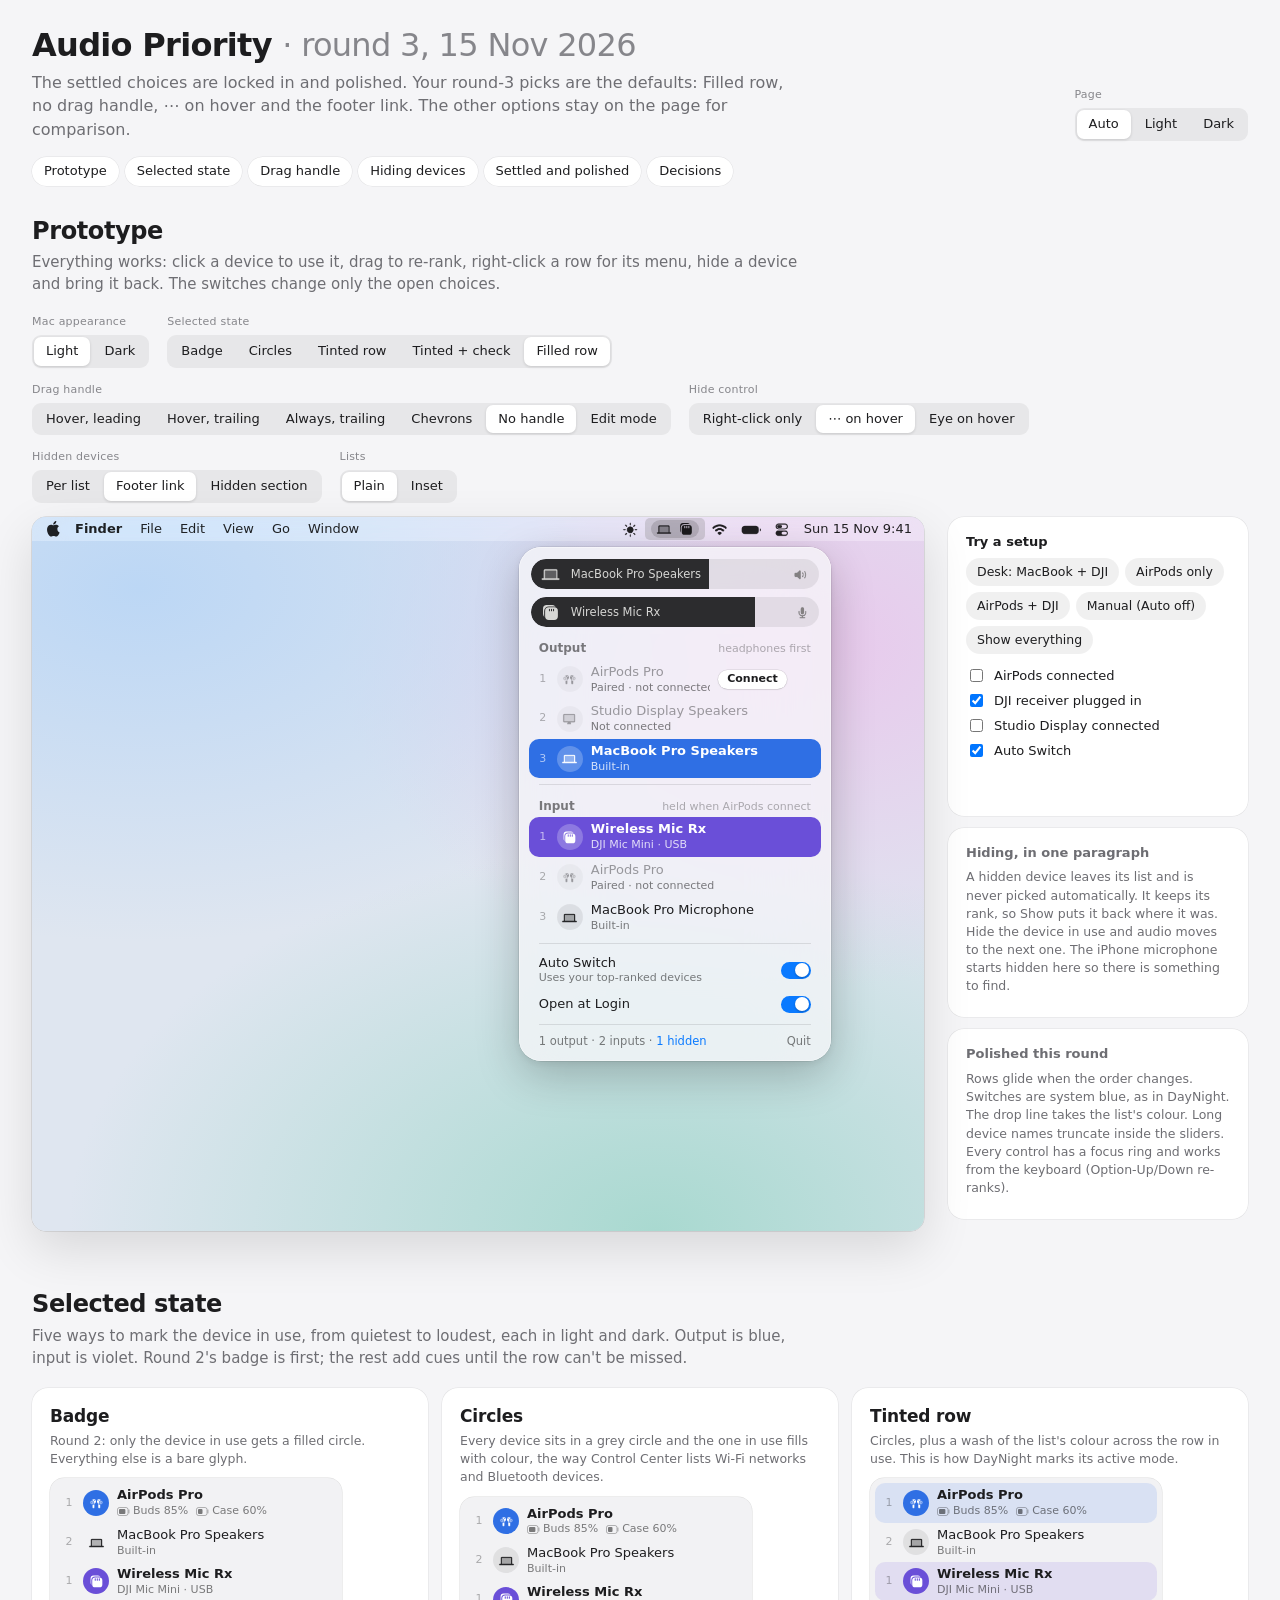
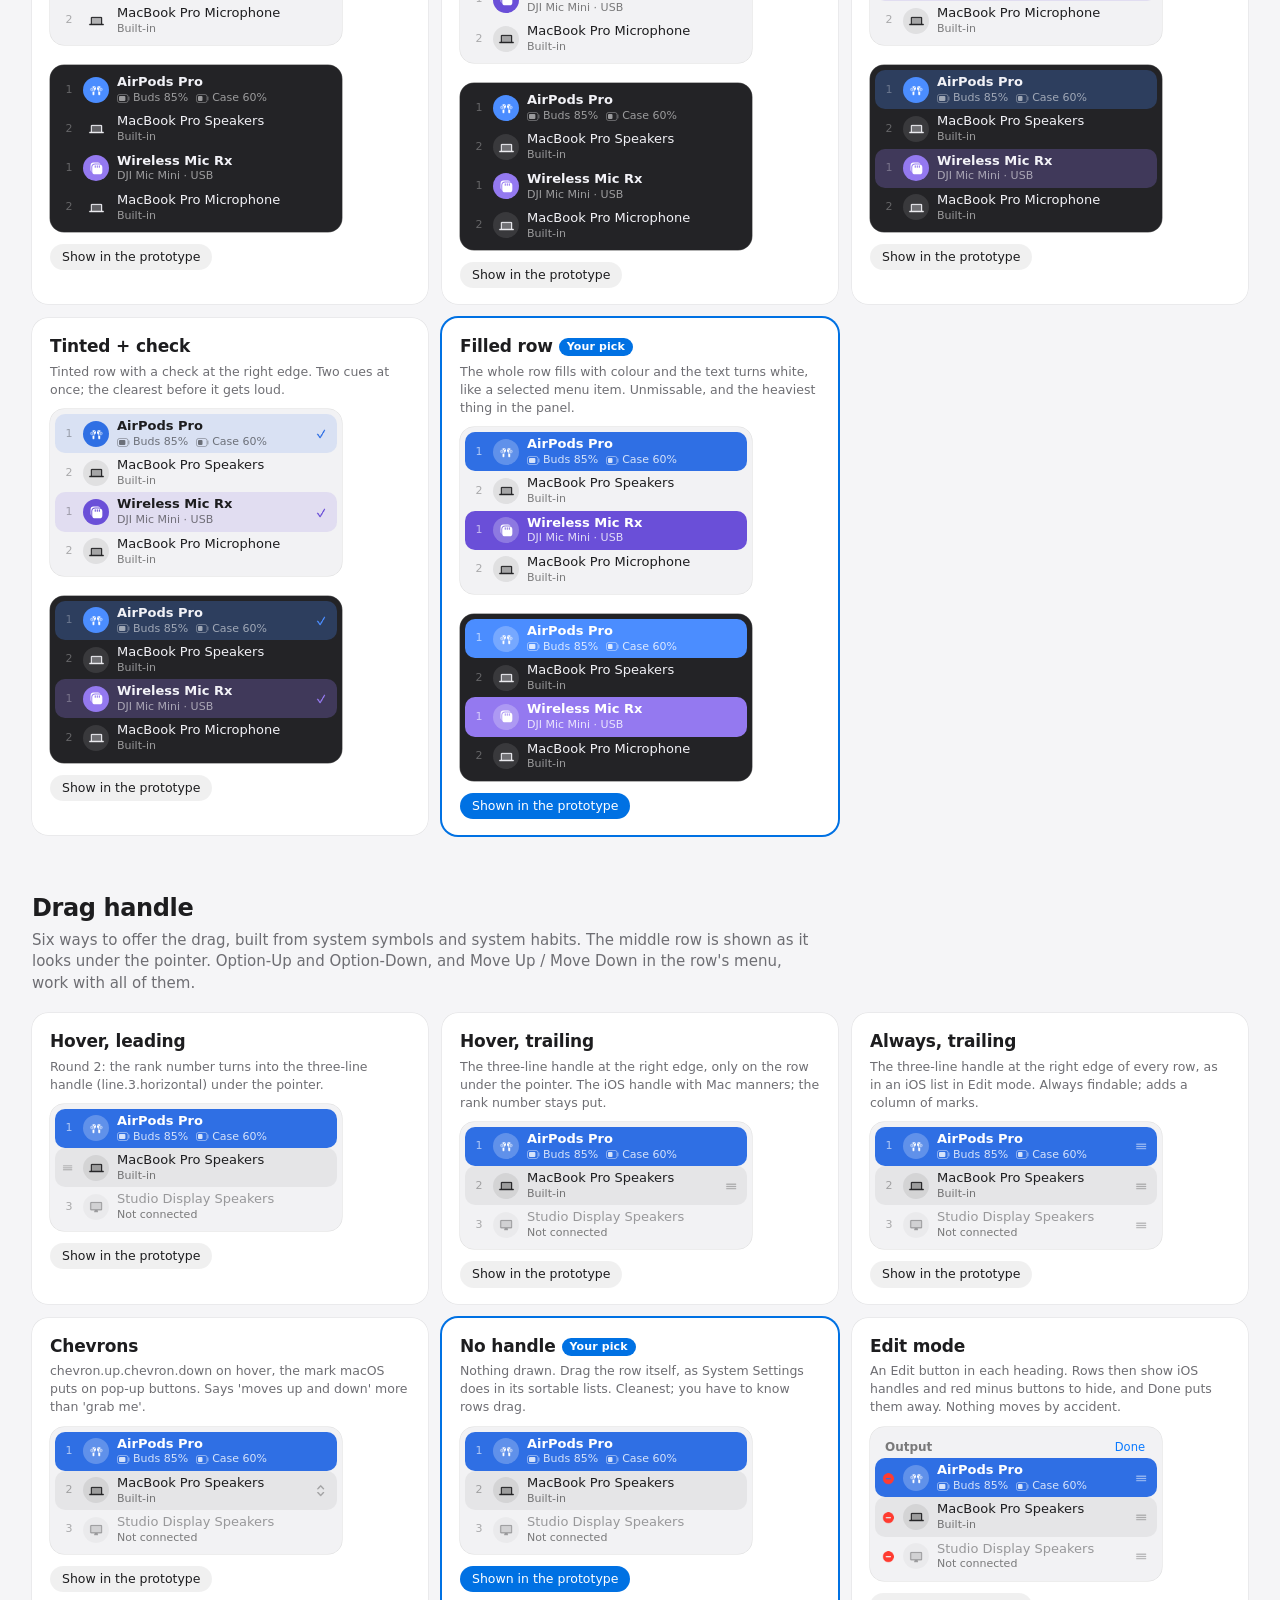
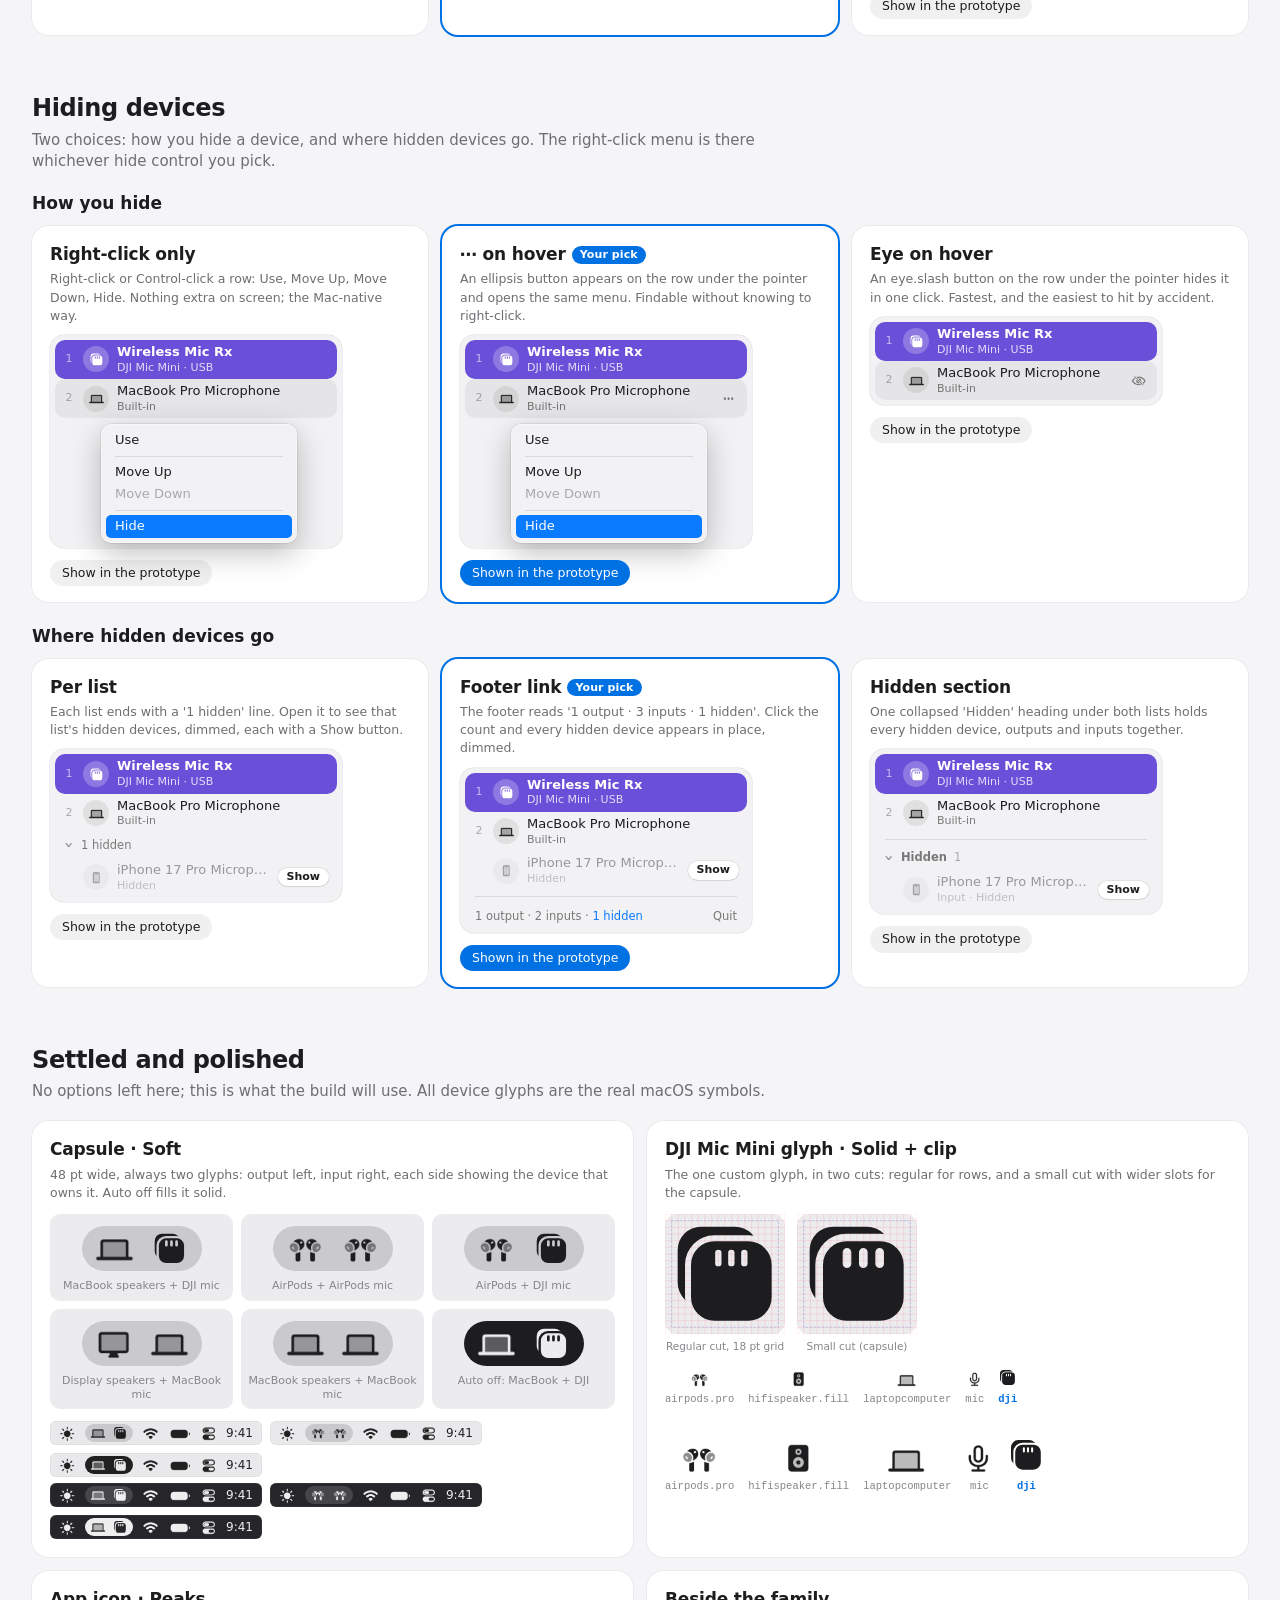
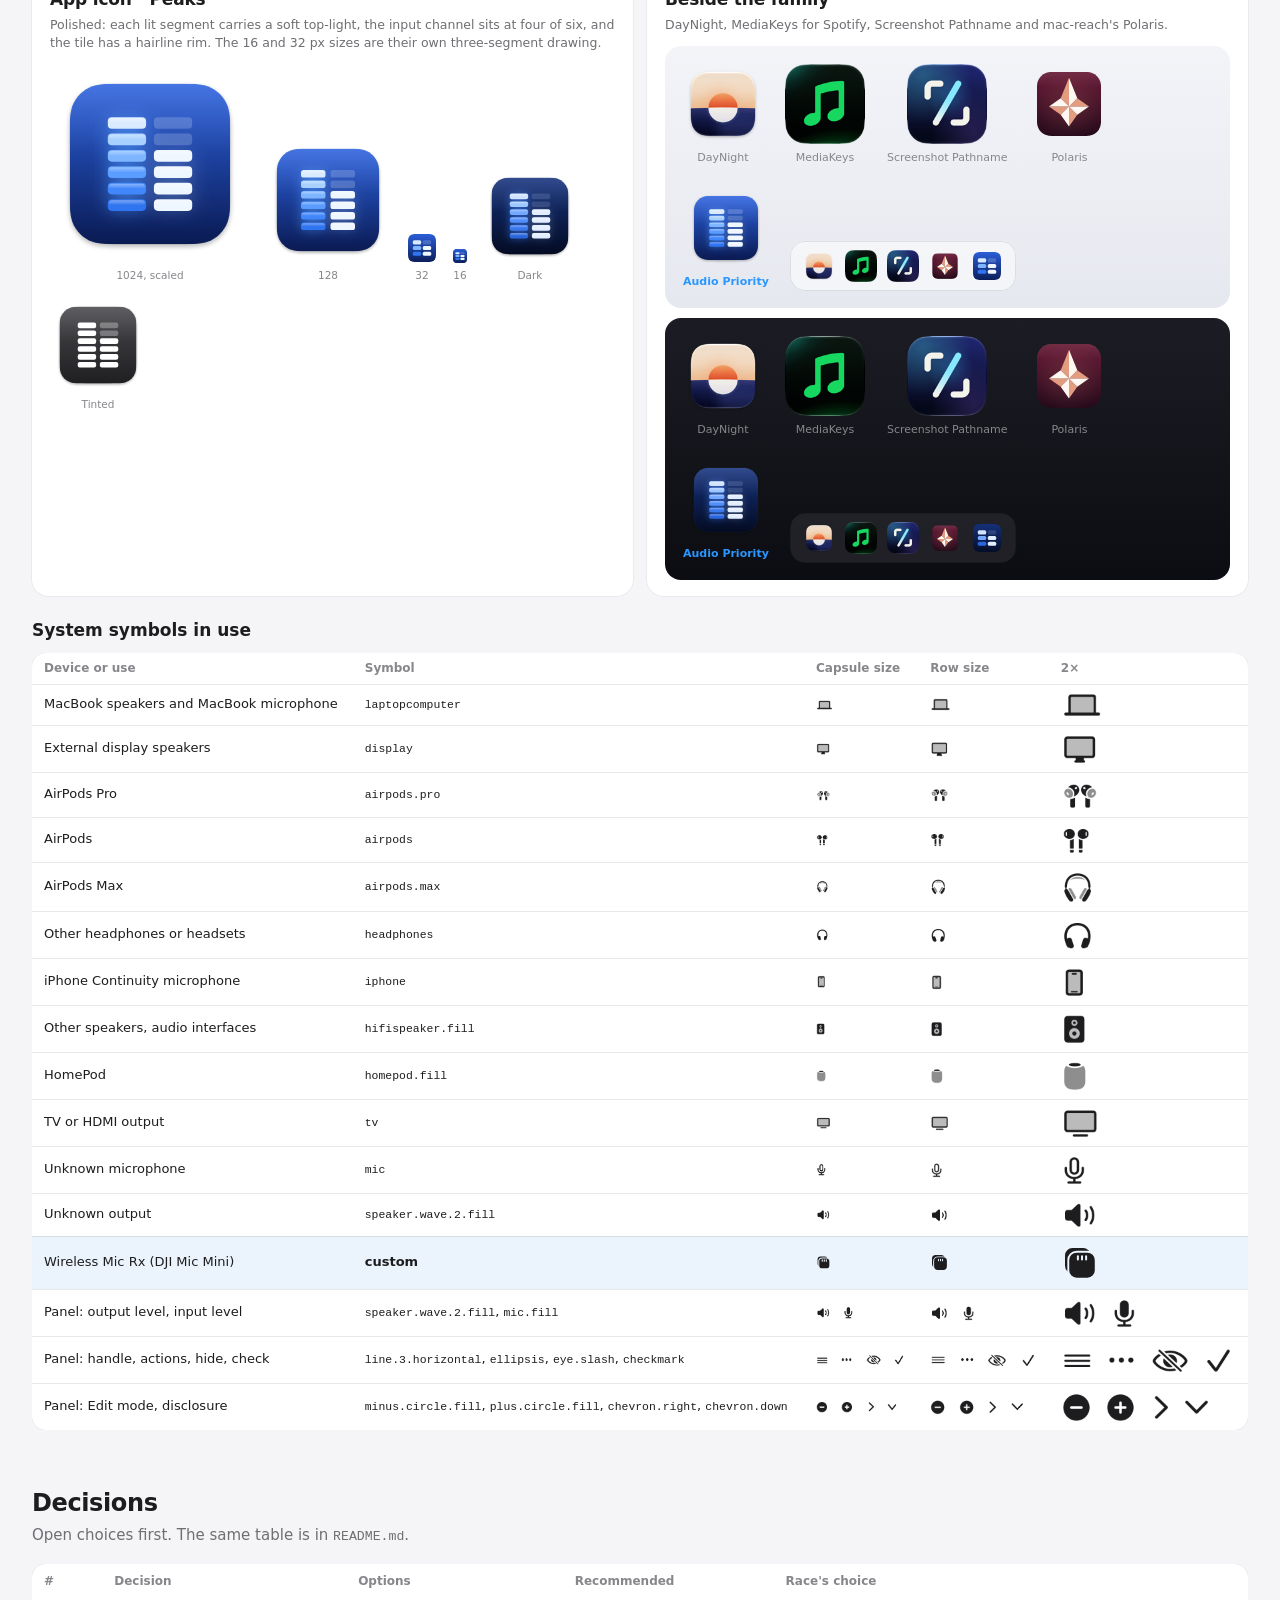
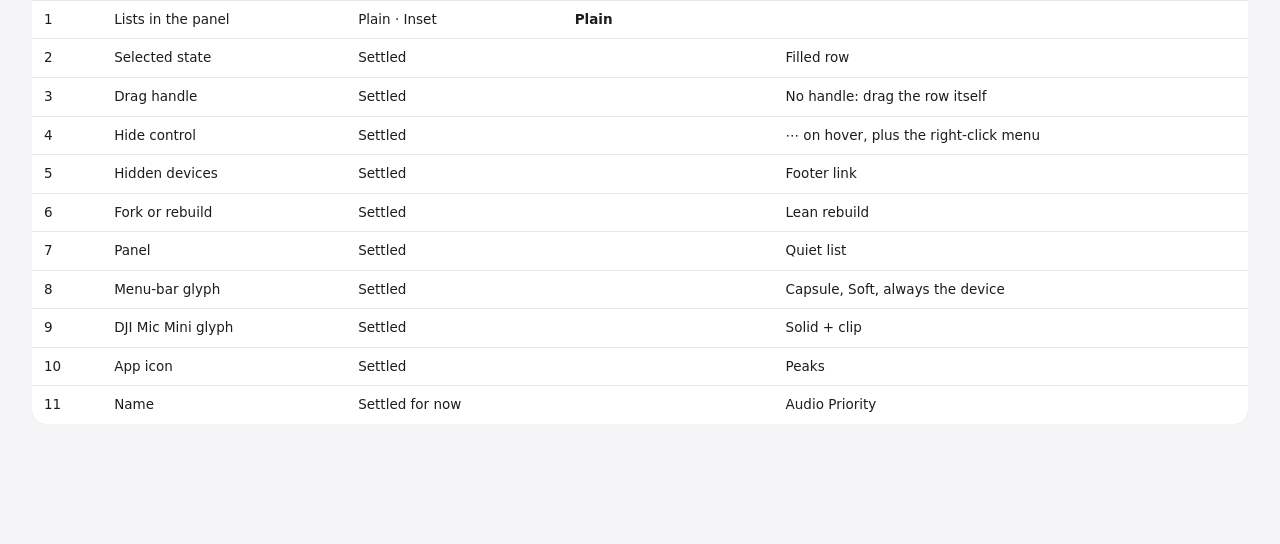
==== commit f7c6da3e: "Round 3: record Race's picks (filled row, no handle, ellipsis menu, footer link) Co-Authored-By: Cla" ====
--- a/docs/3-polish-2026-11-15/index.html
+++ b/docs/3-polish-2026-11-15/index.html
@@ -254,7 +254,7 @@
   <div class="top">
     <div>
       <h1>Audio Priority <span class="dim">· round 3, 15 Nov 2026</span></h1>
-      <p class="takeaway">The settled choices are locked in and polished. Three things to pick this round: how the device in use is marked, how rows are grabbed to re-rank them, and how devices are hidden and found again.</p>
+      <p class="takeaway">The settled choices are locked in and polished. Your round-3 picks are the defaults: Filled row, no drag handle, ⋯ on hover and the footer link. The other options stay on the page for comparison.</p>
     </div>
     <div class="sw"><span>Page</span><div class="seg" id="pageTheme"><button data-v="auto" aria-pressed="true">Auto</button><button data-v="light">Light</button><button data-v="dark">Dark</button></div></div>
   </div>
@@ -504,16 +504,16 @@
 const SEL = [
   { id: "badge", name: "Badge", line: "Round 2: only the device in use gets a filled circle. Everything else is a bare glyph." },
   { id: "cc", name: "Circles", line: "Every device sits in a grey circle and the one in use fills with colour, the way Control Center lists Wi-Fi networks and Bluetooth devices." },
-  { id: "tint", name: "Tinted row", rec: true, line: "Circles, plus a wash of the list's colour across the row in use. This is how DayNight marks its active mode." },
+  { id: "tint", name: "Tinted row", line: "Circles, plus a wash of the list's colour across the row in use. This is how DayNight marks its active mode." },
   { id: "tintcheck", name: "Tinted + check", line: "Tinted row with a check at the right edge. Two cues at once; the clearest before it gets loud." },
-  { id: "fill", name: "Filled row", line: "The whole row fills with colour and the text turns white, like a selected menu item. Unmissable, and the heaviest thing in the panel." },
+  { id: "fill", name: "Filled row", rec: true, line: "The whole row fills with colour and the text turns white, like a selected menu item. Unmissable, and the heaviest thing in the panel." },
 ];
 const GRAB = [
   { id: "lead", name: "Hover, leading", line: "Round 2: the rank number turns into the three-line handle (line.3.horizontal) under the pointer." },
-  { id: "trailhover", name: "Hover, trailing", rec: true, line: "The three-line handle at the right edge, only on the row under the pointer. The iOS handle with Mac manners; the rank number stays put." },
+  { id: "trailhover", name: "Hover, trailing", line: "The three-line handle at the right edge, only on the row under the pointer. The iOS handle with Mac manners; the rank number stays put." },
   { id: "trail", name: "Always, trailing", line: "The three-line handle at the right edge of every row, as in an iOS list in Edit mode. Always findable; adds a column of marks." },
   { id: "chev", name: "Chevrons", line: "chevron.up.chevron.down on hover, the mark macOS puts on pop-up buttons. Says 'moves up and down' more than 'grab me'." },
-  { id: "none", name: "No handle", line: "Nothing drawn. Drag the row itself, as System Settings does in its sortable lists. Cleanest; you have to know rows drag." },
+  { id: "none", name: "No handle", rec: true, line: "Nothing drawn. Drag the row itself, as System Settings does in its sortable lists. Cleanest; you have to know rows drag." },
   { id: "edit", name: "Edit mode", line: "An Edit button in each heading. Rows then show iOS handles and red minus buttons to hide, and Done puts them away. Nothing moves by accident." },
 ];
 const HIDE = [
@@ -522,8 +522,8 @@
   { id: "eye", name: "Eye on hover", line: "An eye.slash button on the row under the pointer hides it in one click. Fastest, and the easiest to hit by accident." },
 ];
 const HIDDEN = [
-  { id: "list", name: "Per list", rec: true, line: "Each list ends with a '1 hidden' line. Open it to see that list's hidden devices, dimmed, each with a Show button." },
-  { id: "footer", name: "Footer link", line: "The footer reads '1 output · 3 inputs · 1 hidden'. Click the count and every hidden device appears in place, dimmed." },
+  { id: "list", name: "Per list", line: "Each list ends with a '1 hidden' line. Open it to see that list's hidden devices, dimmed, each with a Show button." },
+  { id: "footer", name: "Footer link", rec: true, line: "The footer reads '1 output · 3 inputs · 1 hidden'. Click the count and every hidden device appears in place, dimmed." },
   { id: "section", name: "Hidden section", line: "One collapsed 'Hidden' heading under both lists holds every hidden device, outputs and inputs together." },
 ];
 const pickRec = (arr) => arr.find((o) => o.rec).id;
@@ -913,7 +913,7 @@
   iphone: { id: "i", role: "in", name: "iPhone 17 Pro Microphone", sym: "iphone", rank: 0, on: true, hid: true, detail: "Hidden" },
 };
 const mini = (mode, o, inner) => `<div class="mini mac-${mode}" data-sel="${o.sel}" data-grab="${o.grab}">${inner}</div>`;
-const card = (key, arr, o, body) => `<div class="card${S[key] === o.id ? " picked" : ""}"><h3>${o.name}${o.rec ? '<span class="rec">Recommended</span>' : ""}</h3><p class="small" style="margin:4px 0 0">${o.line}</p>${body}<button class="pick" data-set="${key}:${o.id}">${S[key] === o.id ? "Shown in the prototype" : "Show in the prototype"}</button></div>`;
+const card = (key, arr, o, body) => `<div class="card${S[key] === o.id ? " picked" : ""}"><h3>${o.name}${o.rec ? '<span class="rec">Your pick</span>' : ""}</h3><p class="small" style="margin:4px 0 0">${o.line}</p>${body}<button class="pick" data-set="${key}:${o.id}">${S[key] === o.id ? "Shown in the prototype" : "Show in the prototype"}</button></div>`;
 function renderCards() {
   const base = opts(); base.editing = false;
   $("#selCards").innerHTML = SEL.map((o) => {
@@ -982,11 +982,11 @@
 // ---------------------------------------------------------------- decisions
 const names = (arr) => arr.map((o) => o.name).join(" · "), recName = (arr) => arr.find((o) => o.rec).name;
 const DEC = [
-  ["Selected state", names(SEL), recName(SEL), ""],
-  ["Drag handle", names(GRAB), recName(GRAB), ""],
-  ["Hide control", names(HIDE), recName(HIDE), ""],
-  ["Hidden devices", names(HIDDEN), recName(HIDDEN), ""],
   ["Lists in the panel", "Plain · Inset", "Plain", ""],
+  ["Selected state", "Settled", "", recName(SEL)],
+  ["Drag handle", "Settled", "", recName(GRAB) + ": drag the row itself"],
+  ["Hide control", "Settled", "", recName(HIDE) + ", plus the right-click menu"],
+  ["Hidden devices", "Settled", "", recName(HIDDEN)],
   ["Fork or rebuild", "Settled", "", "Lean rebuild"],
   ["Panel", "Settled", "", "Quiet list"],
   ["Menu-bar glyph", "Settled", "", "Capsule, Soft, always the device"],
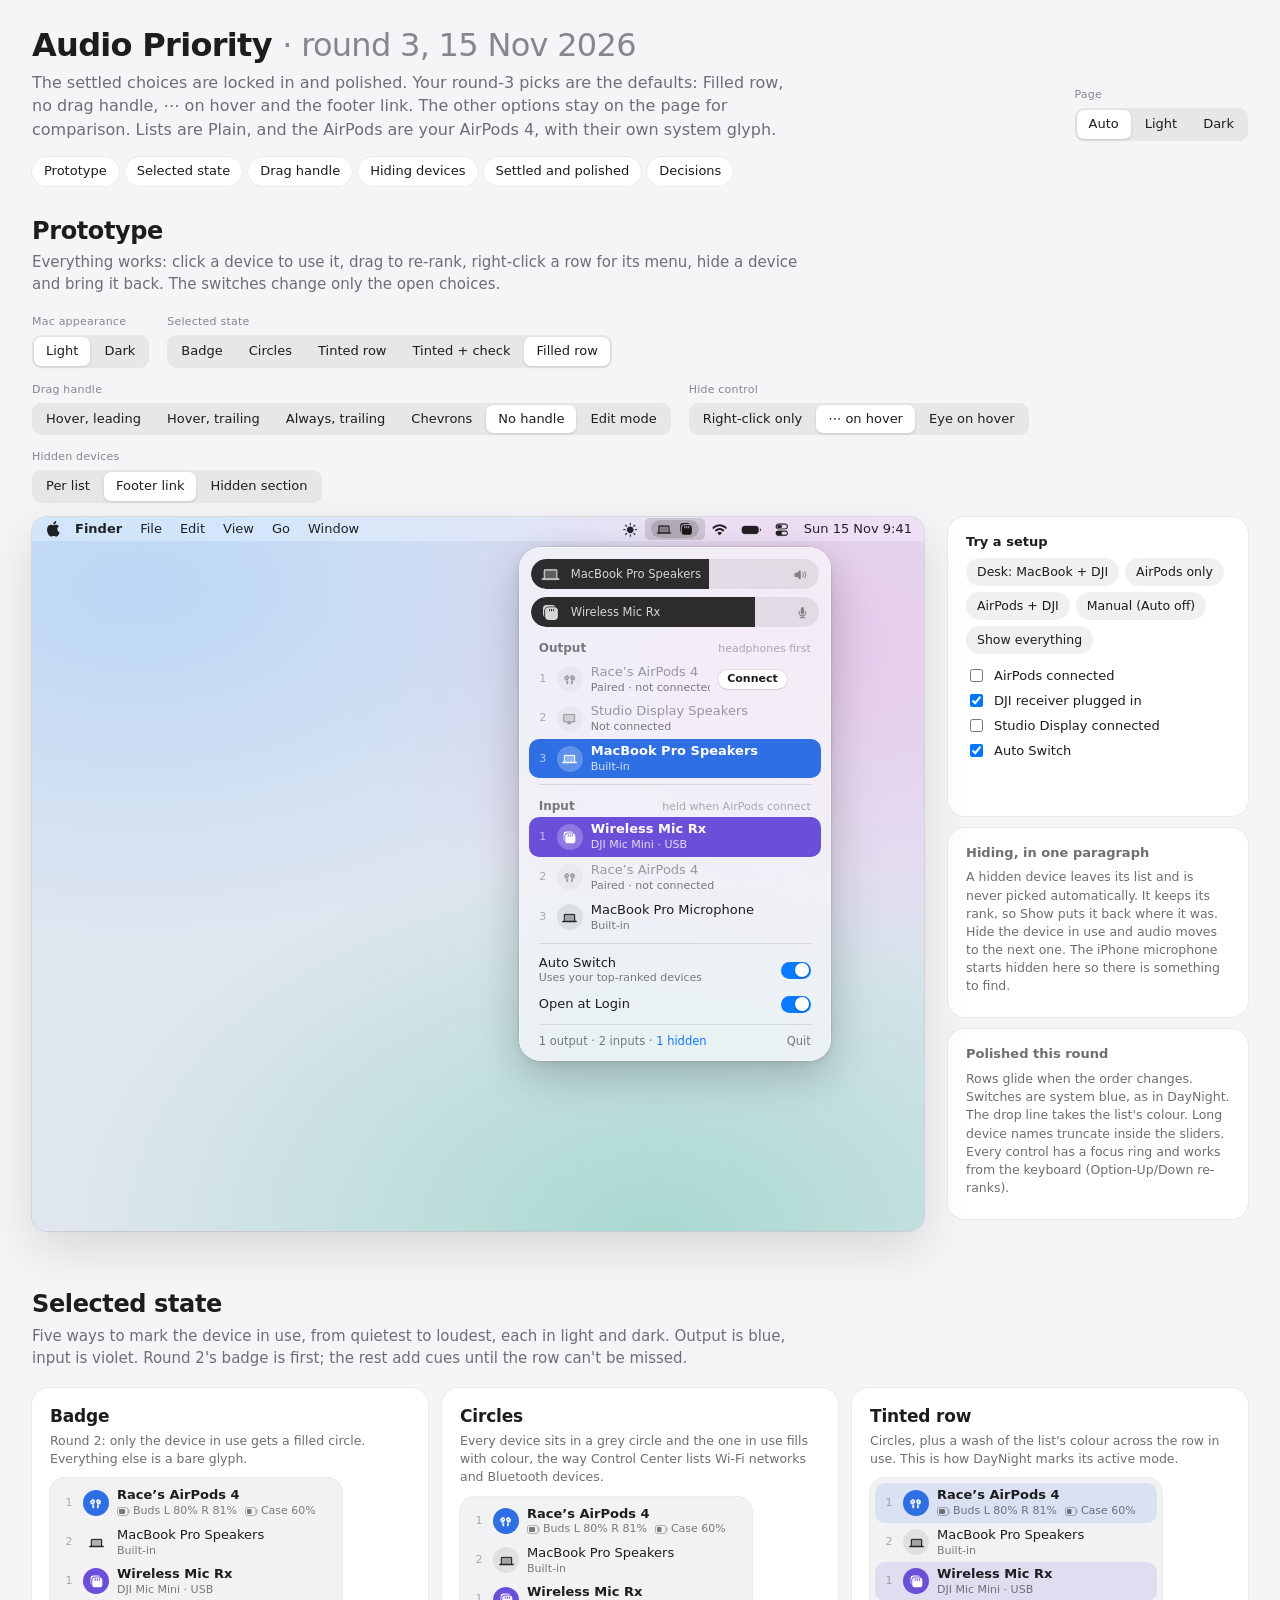
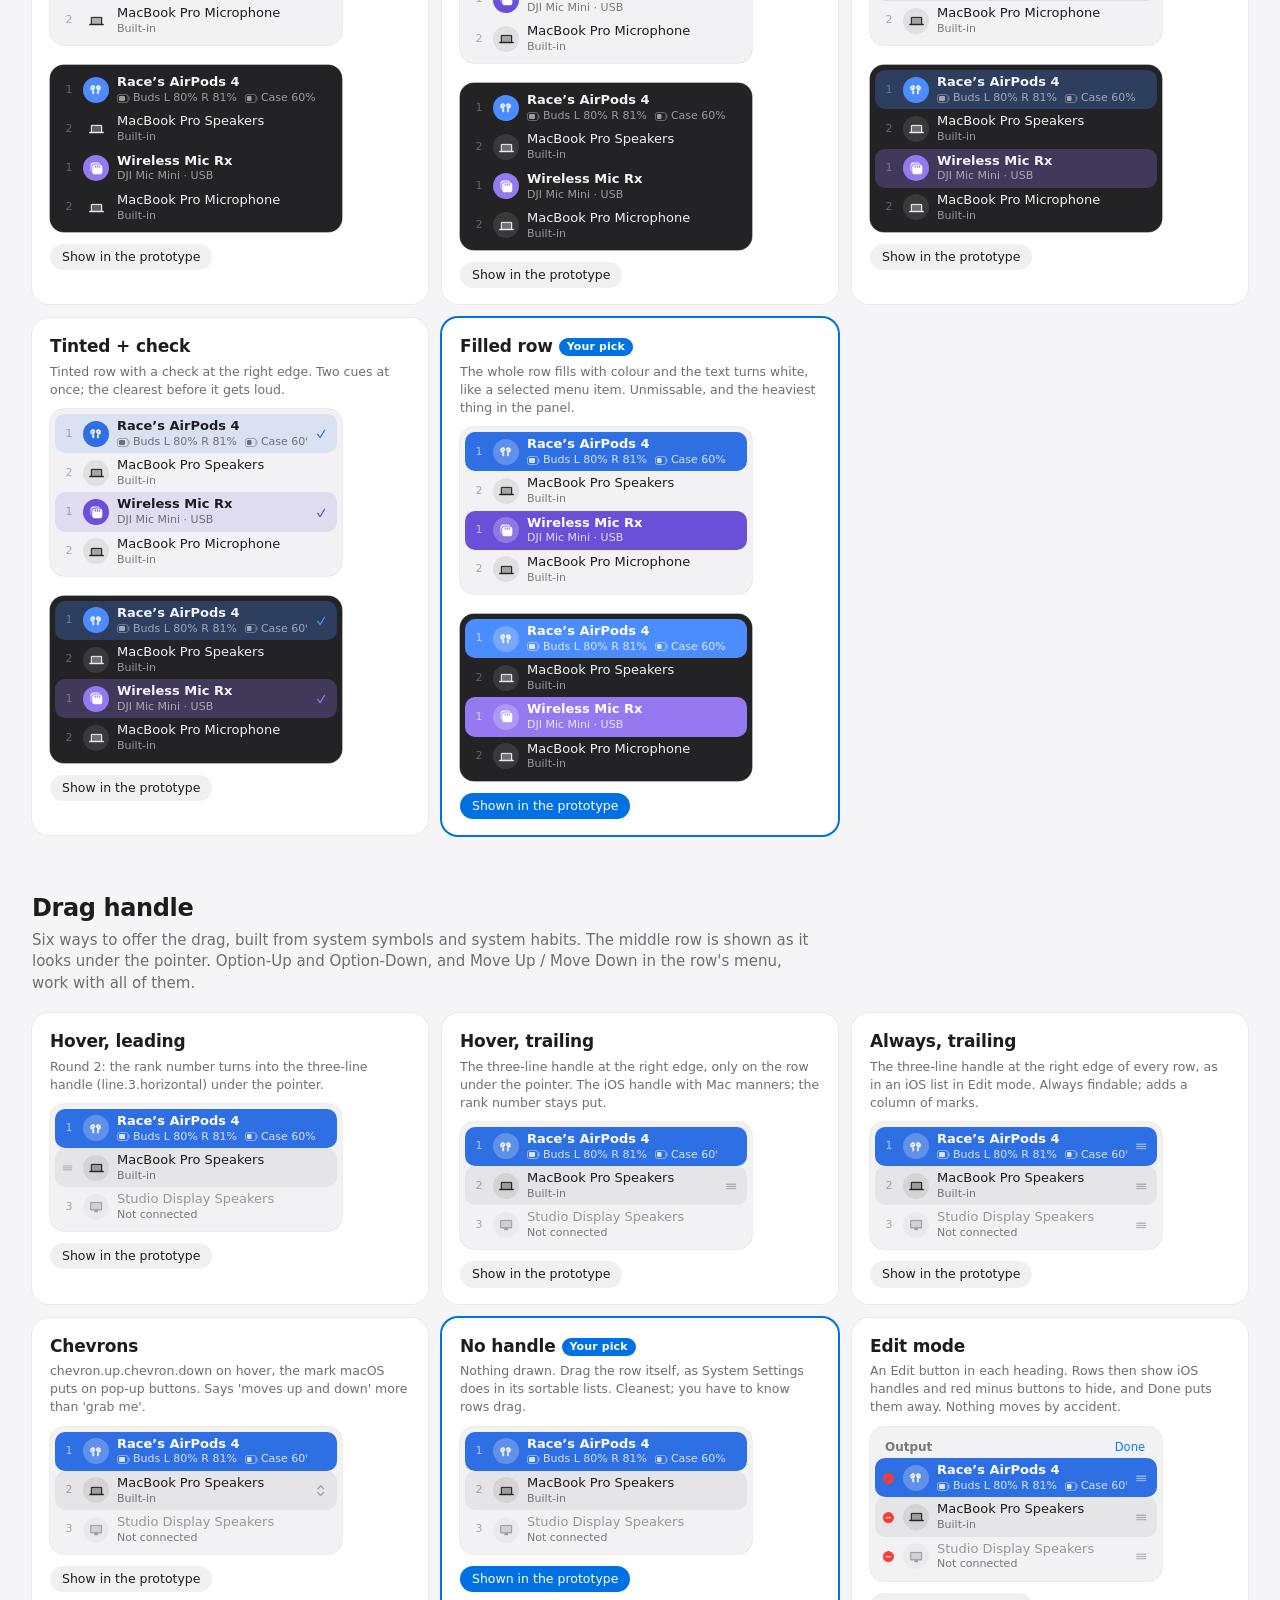
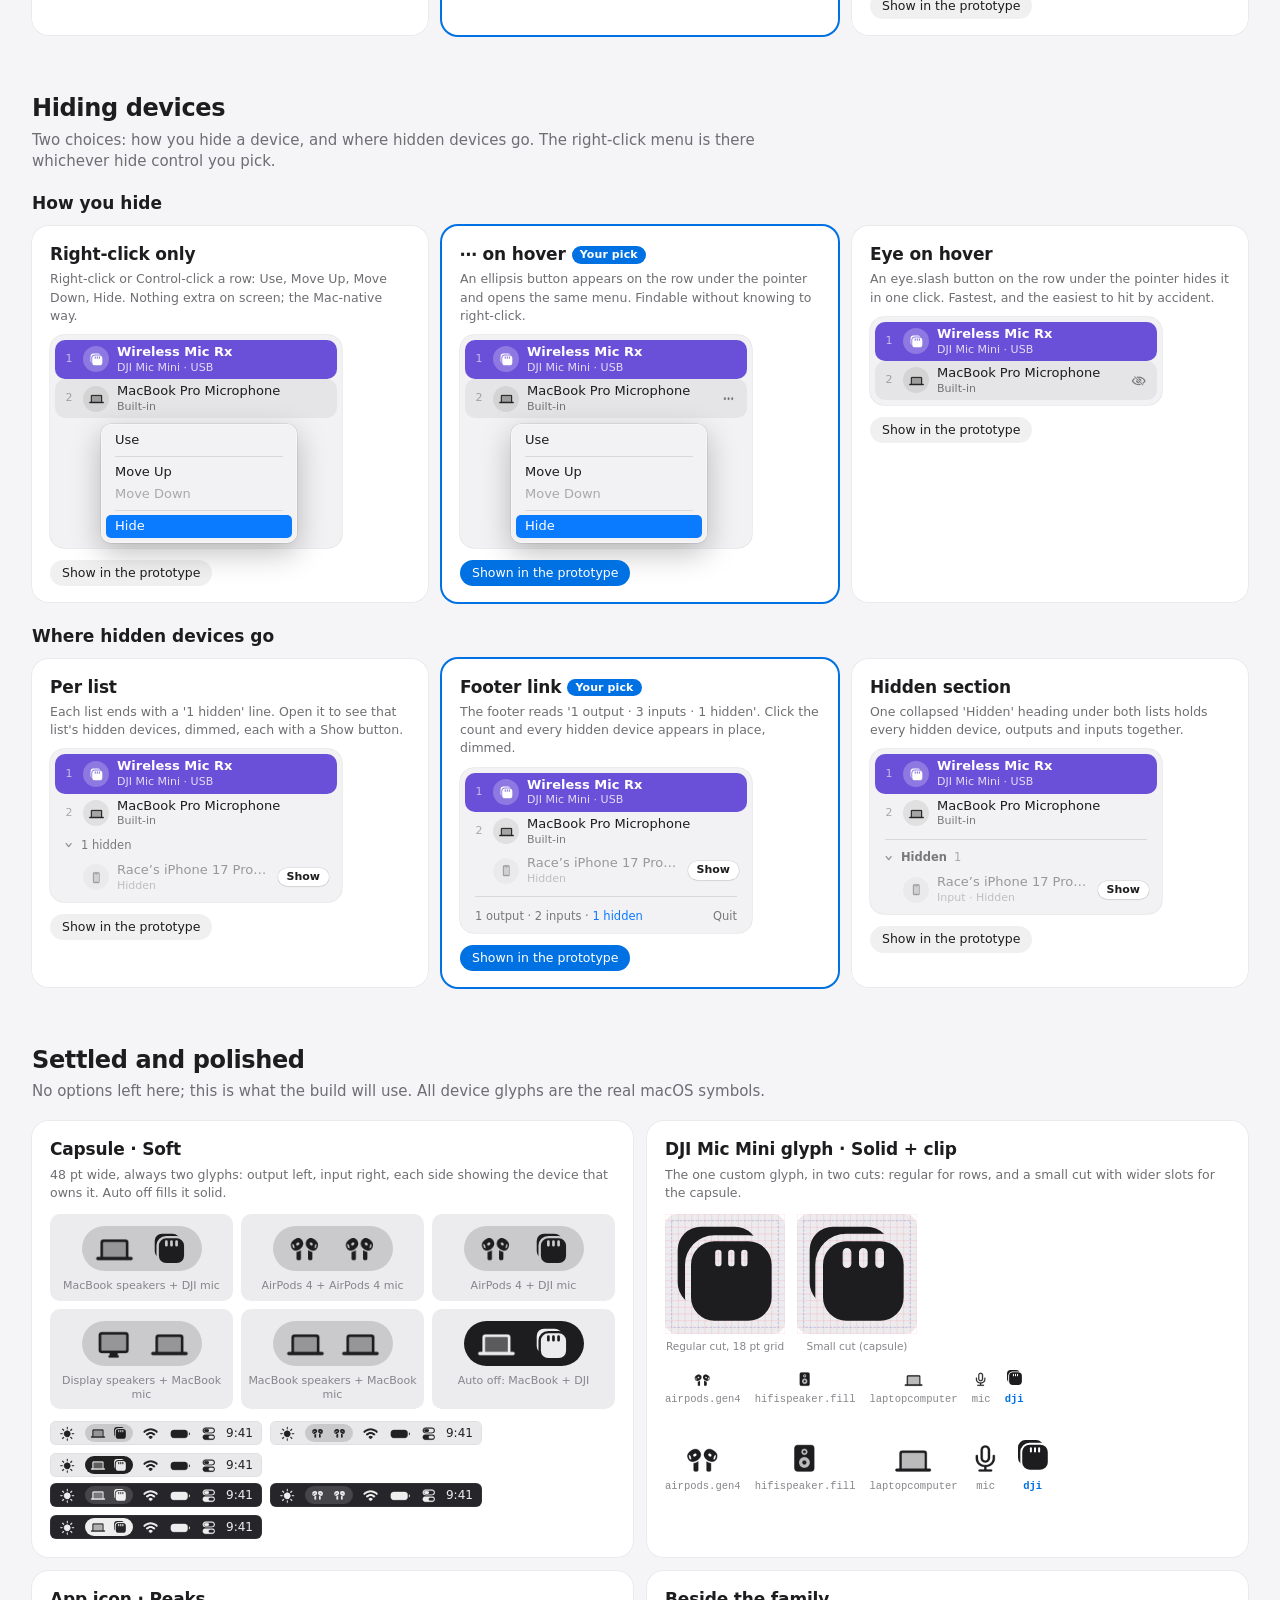
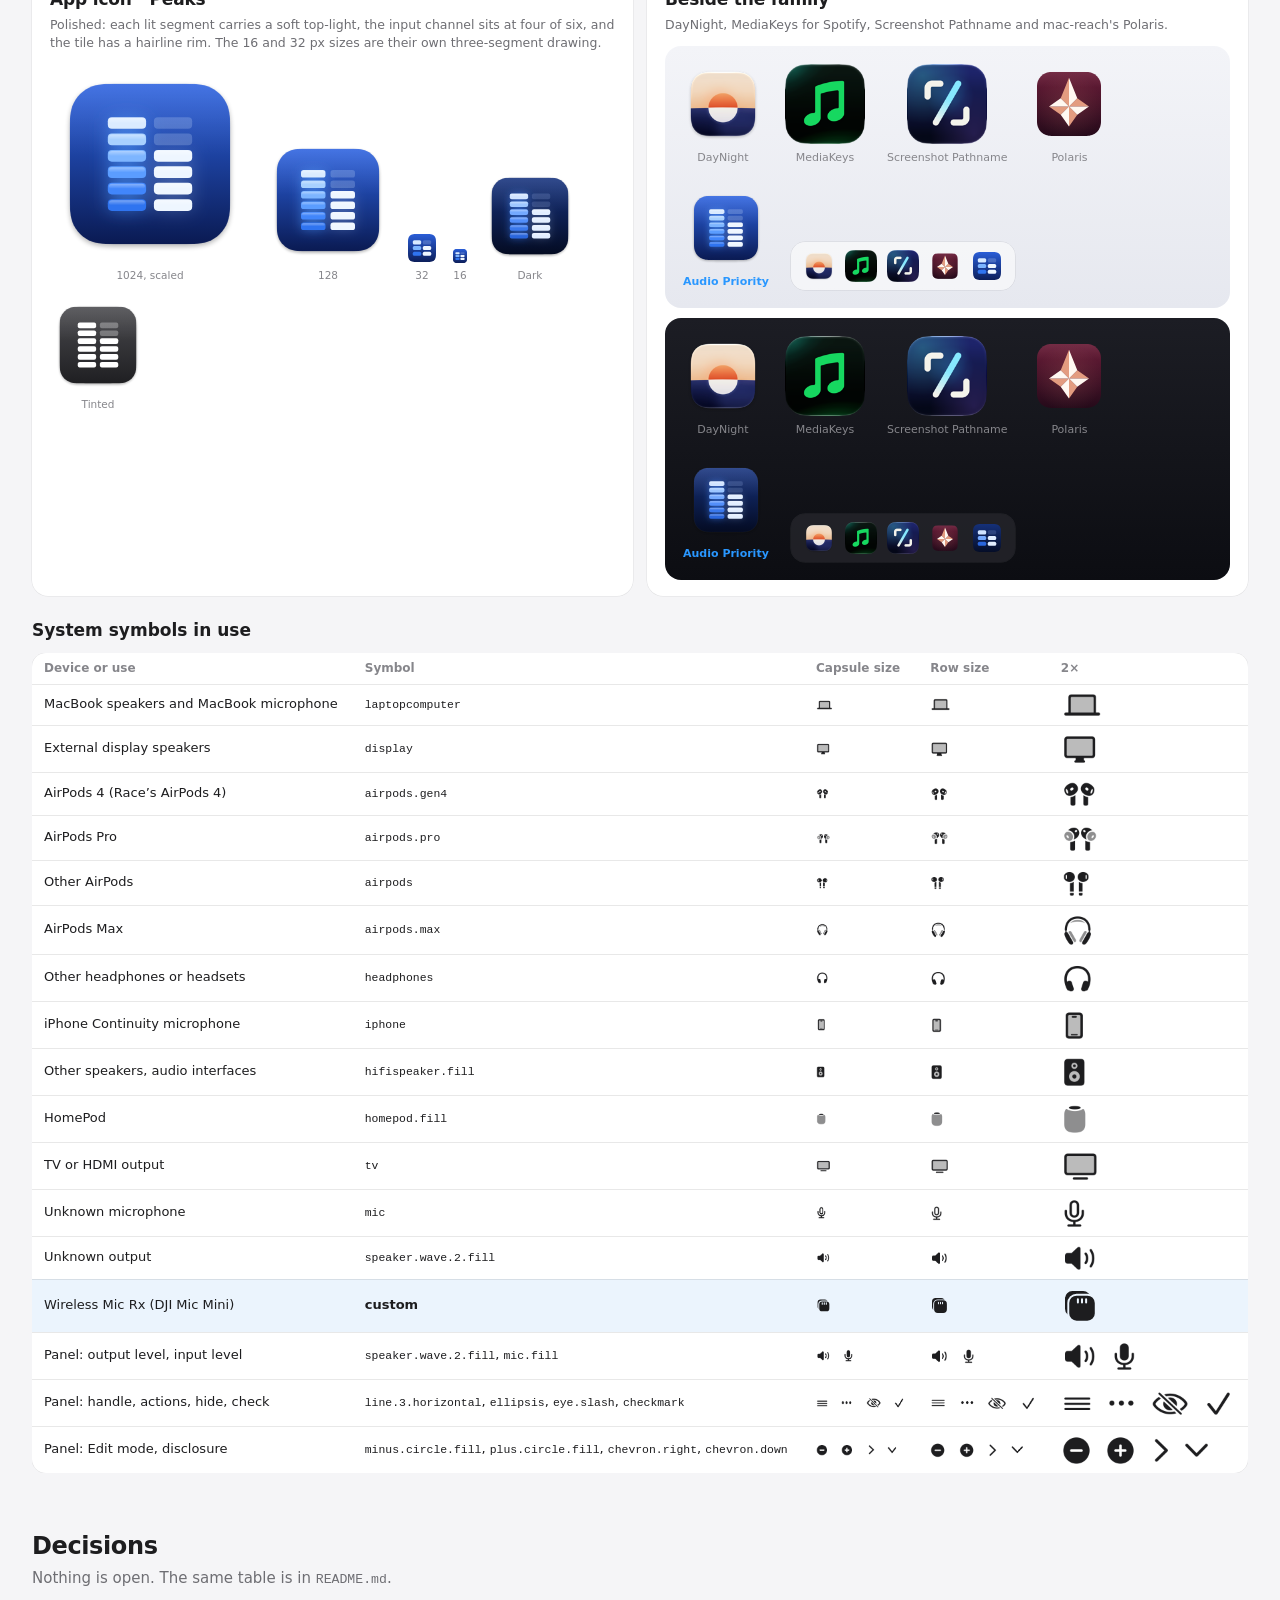
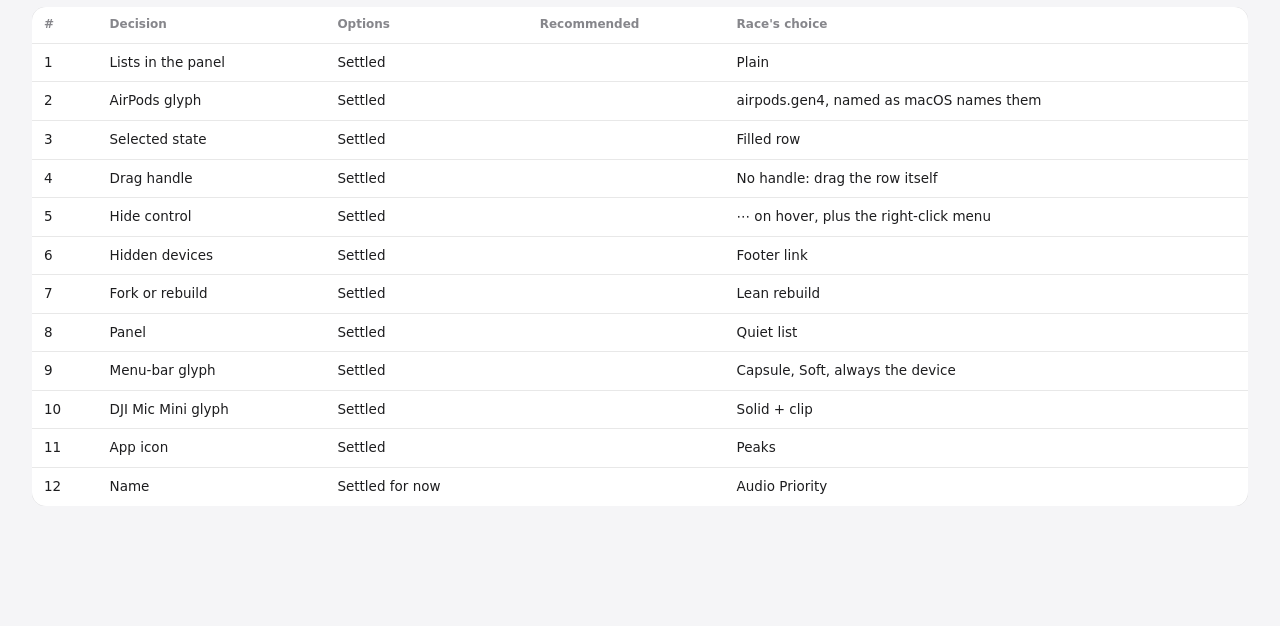
==== commit e2f2ce11: "Round 3: Plain lists, AirPods 4 glyph and the device names macOS reports Co-Authored-By: Claude Fabl" ====
--- a/docs/3-polish-2026-11-15/index.html
+++ b/docs/3-polish-2026-11-15/index.html
@@ -152,7 +152,6 @@
 .sec span{font-size:11px;font-weight:500;color:var(--p-ink3)}
 .edit{all:unset;font-size:11.5px;font-weight:500;color:var(--sys);cursor:pointer;padding:0 2px;border-radius:4px}
 .edit:focus-visible,.flink:focus-visible,.hdisc:focus-visible,.hbtn:focus-visible,.ebtn:focus-visible{outline:2px solid var(--sys);outline-offset:1px}
-.pcard{border-radius:14px;padding:2px 4px 6px;background:var(--p-fill);margin-bottom:8px}
 .rows{display:flex;flex-direction:column;gap:1px}
 .row{display:flex;align-items:center;gap:8px;padding:4px 8px;border-radius:10px;cursor:default;user-select:none;-webkit-user-select:none;position:relative;min-height:38px;transition:background-color .15s}
 .row:hover,.row.hov{background:var(--p-hover)}
@@ -254,7 +253,7 @@
   <div class="top">
     <div>
       <h1>Audio Priority <span class="dim">· round 3, 15 Nov 2026</span></h1>
-      <p class="takeaway">The settled choices are locked in and polished. Your round-3 picks are the defaults: Filled row, no drag handle, ⋯ on hover and the footer link. The other options stay on the page for comparison.</p>
+      <p class="takeaway">The settled choices are locked in and polished. Your round-3 picks are the defaults: Filled row, no drag handle, ⋯ on hover and the footer link. The other options stay on the page for comparison. Lists are Plain, and the AirPods are your AirPods 4, with their own system glyph.</p>
     </div>
     <div class="sw"><span>Page</span><div class="seg" id="pageTheme"><button data-v="auto" aria-pressed="true">Auto</button><button data-v="light">Light</button><button data-v="dark">Dark</button></div></div>
   </div>
@@ -269,7 +268,6 @@
       <div class="sw"><span>Drag handle</span><div class="seg" id="grabSeg"></div></div>
       <div class="sw"><span>Hide control</span><div class="seg" id="hideSeg"></div></div>
       <div class="sw"><span>Hidden devices</span><div class="seg" id="hiddenSeg"></div></div>
-      <div class="sw"><span>Lists</span><div class="seg" id="listSeg"><button data-v="plain" aria-pressed="true">Plain</button><button data-v="inset">Inset</button></div></div>
     </div>
     <div class="proto">
       <div class="stage mac-l" id="stage">
@@ -342,7 +340,7 @@
 
   <section id="decide">
     <h2>Decisions</h2>
-    <p class="lede">Open choices first. The same table is in <code>README.md</code>.</p>
+    <p class="lede">Nothing is open. The same table is in <code>README.md</code>.</p>
     <div class="tblwrap"><table class="dec" id="decTable"></table></div>
   </section>
 </div>
@@ -469,9 +467,9 @@
   return `<svg xmlns="http://www.w3.org/2000/svg" width="32" height="32" viewBox="0 0 32 32"><defs>${lg(`${p}t`, c.tile)}<clipPath id="${p}c"><path d="${TILE_S}"/></clipPath></defs><g clip-path="url(#${p}c)"><rect width="32" height="32" fill="url(#${p}t)"/>${g}</g></svg>`;
 }
 
-const SFDATA = {"airpod.right":{"cap":{"h":12,"uri":"[data-uri]","w":7},"row":{"h":15,"uri":"[data-uri]","w":9}},"airpods":{"cap":{"h":12,"uri":"[data-uri]","w":13},"row":{"h":15,"uri":"[data-uri]","w":16}},"airpods.max":{"cap":{"h":13,"uri":"[data-uri]","w":13},"row":{"h":17,"uri":"[data-uri]","w":17}},"airpods.pro":{"cap":{"h":12,"uri":"[data-uri]","w":15},"row":{"h":15,"uri":"[data-uri]","w":20}},"airpods.pro.chargingcase.wireless":{"cap":{"h":11,"uri":"[data-uri]","w":14},"row":{"h":14,"uri":"[data-uri]","w":18}},"arrow.up.arrow.down":{"cap":{"h":12,"uri":"[data-uri]","w":14},"row":{"h":15,"uri":"[data-uri]","w":19}},"battery.100percent":{"cap":{"h":9,"uri":"[data-uri]","w":18},"row":{"h":11,"uri":"[data-uri]","w":23}},"cable.connector":{"cap":{"h":14,"uri":"[data-uri]","w":6},"row":{"h":17,"uri":"[data-uri]","w":8}},"checkmark":{"cap":{"h":11,"uri":"[data-uri]","w":11},"row":{"h":14,"uri":"[data-uri]","w":15}},"checkmark.circle.fill":{"cap":{"h":13,"uri":"[data-uri]","w":13},"row":{"h":16,"uri":"[data-uri]","w":16}},"chevron.down":{"cap":{"h":8,"uri":"[data-uri]","w":11},"row":{"h":9,"uri":"[data-uri]","w":15}},"chevron.right":{"cap":{"h":11,"uri":"[data-uri]","w":8},"row":{"h":14,"uri":"[data-uri]","w":10}},"chevron.up.chevron.down":{"cap":{"h":13,"uri":"[data-uri]","w":10},"row":{"h":15,"uri":"[data-uri]","w":12}},"display":{"cap":{"h":13,"uri":"[data-uri]","w":15},"row":{"h":16,"uri":"[data-uri]","w":19}},"ellipsis":{"cap":{"h":5,"uri":"[data-uri]","w":12},"row":{"h":5,"uri":"[data-uri]","w":15}},"ellipsis.circle":{"cap":{"h":13,"uri":"[data-uri]","w":13},"row":{"h":16,"uri":"[data-uri]","w":16}},"eye":{"cap":{"h":11,"uri":"[data-uri]","w":16},"row":{"h":13,"uri":"[data-uri]","w":21}},"eye.slash":{"cap":{"h":13,"uri":"[data-uri]","w":16},"row":{"h":16,"uri":"[data-uri]","w":21}},"headphones":{"cap":{"h":13,"uri":"[data-uri]","w":13},"row":{"h":16,"uri":"[data-uri]","w":17}},"hifispeaker":{"cap":{"h":13,"uri":"[data-uri]","w":10},"row":{"h":16,"uri":"[data-uri]","w":14}},"hifispeaker.fill":{"cap":{"h":13,"uri":"[data-uri]","w":10},"row":{"h":16,"uri":"[data-uri]","w":14}},"homepod.fill":{"cap":{"h":13,"uri":"[data-uri]","w":11},"row":{"h":16,"uri":"[data-uri]","w":14}},"iphone":{"cap":{"h":13,"uri":"[data-uri]","w":11},"row":{"h":16,"uri":"[data-uri]","w":14}},"laptopcomputer":{"cap":{"h":11,"uri":"[data-uri]","w":17},"row":{"h":13,"uri":"[data-uri]","w":22}},"line.3.horizontal":{"cap":{"h":8,"uri":"[data-uri]","w":13},"row":{"h":9,"uri":"[data-uri]","w":17}},"mic":{"cap":{"h":13,"uri":"[data-uri]","w":11},"row":{"h":16,"uri":"[data-uri]","w":14}},"mic.fill":{"cap":{"h":13,"uri":"[data-uri]","w":11},"row":{"h":16,"uri":"[data-uri]","w":14}},"minus.circle.fill":{"cap":{"h":13,"uri":"[data-uri]","w":13},"row":{"h":16,"uri":"[data-uri]","w":16}},"plus.circle.fill":{"cap":{"h":13,"uri":"[data-uri]","w":13},"row":{"h":16,"uri":"[data-uri]","w":16}},"speaker.wave.2.fill":{"cap":{"h":11,"uri":"[data-uri]","w":15},"row":{"h":14,"uri":"[data-uri]","w":19}},"speaker.wave.3.fill":{"cap":{"h":13,"uri":"[data-uri]","w":18},"row":{"h":15,"uri":"[data-uri]","w":22}},"sun.max.fill":{"cap":{"h":14,"uri":"[data-uri]","w":14},"row":{"h":17,"uri":"[data-uri]","w":17}},"switch.2":{"cap":{"h":12,"uri":"[data-uri]","w":12},"row":{"h":15,"uri":"[data-uri]","w":16}},"tv":{"cap":{"h":13,"uri":"[data-uri]","w":15},"row":{"h":16,"uri":"[data-uri]","w":20}},"wifi":{"cap":{"h":11,"uri":"[data-uri]","w":14},"row":{"h":13,"uri":"[data-uri]","w":18}}};
+const SFDATA = {"airpod.right":{"cap":{"h":12,"uri":"[data-uri]","w":7},"row":{"h":15,"uri":"[data-uri]","w":9}},"airpods":{"cap":{"h":12,"uri":"[data-uri]","w":13},"row":{"h":15,"uri":"[data-uri]","w":16}},"airpods.gen4":{"cap":{"h":11,"uri":"[data-uri]","w":14},"row":{"h":14,"uri":"[data-uri]","w":19}},"airpods.max":{"cap":{"h":13,"uri":"[data-uri]","w":13},"row":{"h":17,"uri":"[data-uri]","w":17}},"airpods.pro":{"cap":{"h":12,"uri":"[data-uri]","w":15},"row":{"h":15,"uri":"[data-uri]","w":20}},"airpods.pro.chargingcase.wireless":{"cap":{"h":11,"uri":"[data-uri]","w":14},"row":{"h":14,"uri":"[data-uri]","w":18}},"arrow.up.arrow.down":{"cap":{"h":12,"uri":"[data-uri]","w":14},"row":{"h":15,"uri":"[data-uri]","w":19}},"battery.100percent":{"cap":{"h":9,"uri":"[data-uri]","w":18},"row":{"h":11,"uri":"[data-uri]","w":23}},"cable.connector":{"cap":{"h":14,"uri":"[data-uri]","w":6},"row":{"h":17,"uri":"[data-uri]","w":8}},"checkmark":{"cap":{"h":11,"uri":"[data-uri]","w":11},"row":{"h":14,"uri":"[data-uri]","w":15}},"checkmark.circle.fill":{"cap":{"h":13,"uri":"[data-uri]","w":13},"row":{"h":16,"uri":"[data-uri]","w":16}},"chevron.down":{"cap":{"h":8,"uri":"[data-uri]","w":11},"row":{"h":9,"uri":"[data-uri]","w":15}},"chevron.right":{"cap":{"h":11,"uri":"[data-uri]","w":8},"row":{"h":14,"uri":"[data-uri]","w":10}},"chevron.up.chevron.down":{"cap":{"h":13,"uri":"[data-uri]","w":10},"row":{"h":15,"uri":"[data-uri]","w":12}},"display":{"cap":{"h":13,"uri":"[data-uri]","w":15},"row":{"h":16,"uri":"[data-uri]","w":19}},"ellipsis":{"cap":{"h":5,"uri":"[data-uri]","w":12},"row":{"h":5,"uri":"[data-uri]","w":15}},"ellipsis.circle":{"cap":{"h":13,"uri":"[data-uri]","w":13},"row":{"h":16,"uri":"[data-uri]","w":16}},"eye":{"cap":{"h":11,"uri":"[data-uri]","w":16},"row":{"h":13,"uri":"[data-uri]","w":21}},"eye.slash":{"cap":{"h":13,"uri":"[data-uri]","w":16},"row":{"h":16,"uri":"[data-uri]","w":21}},"headphones":{"cap":{"h":13,"uri":"[data-uri]","w":13},"row":{"h":16,"uri":"[data-uri]","w":17}},"hifispeaker":{"cap":{"h":13,"uri":"[data-uri]","w":10},"row":{"h":16,"uri":"[data-uri]","w":14}},"hifispeaker.fill":{"cap":{"h":13,"uri":"[data-uri]","w":10},"row":{"h":16,"uri":"[data-uri]","w":14}},"homepod.fill":{"cap":{"h":13,"uri":"[data-uri]","w":11},"row":{"h":16,"uri":"[data-uri]","w":14}},"iphone":{"cap":{"h":13,"uri":"[data-uri]","w":11},"row":{"h":16,"uri":"[data-uri]","w":14}},"laptopcomputer":{"cap":{"h":11,"uri":"[data-uri]","w":17},"row":{"h":13,"uri":"[data-uri]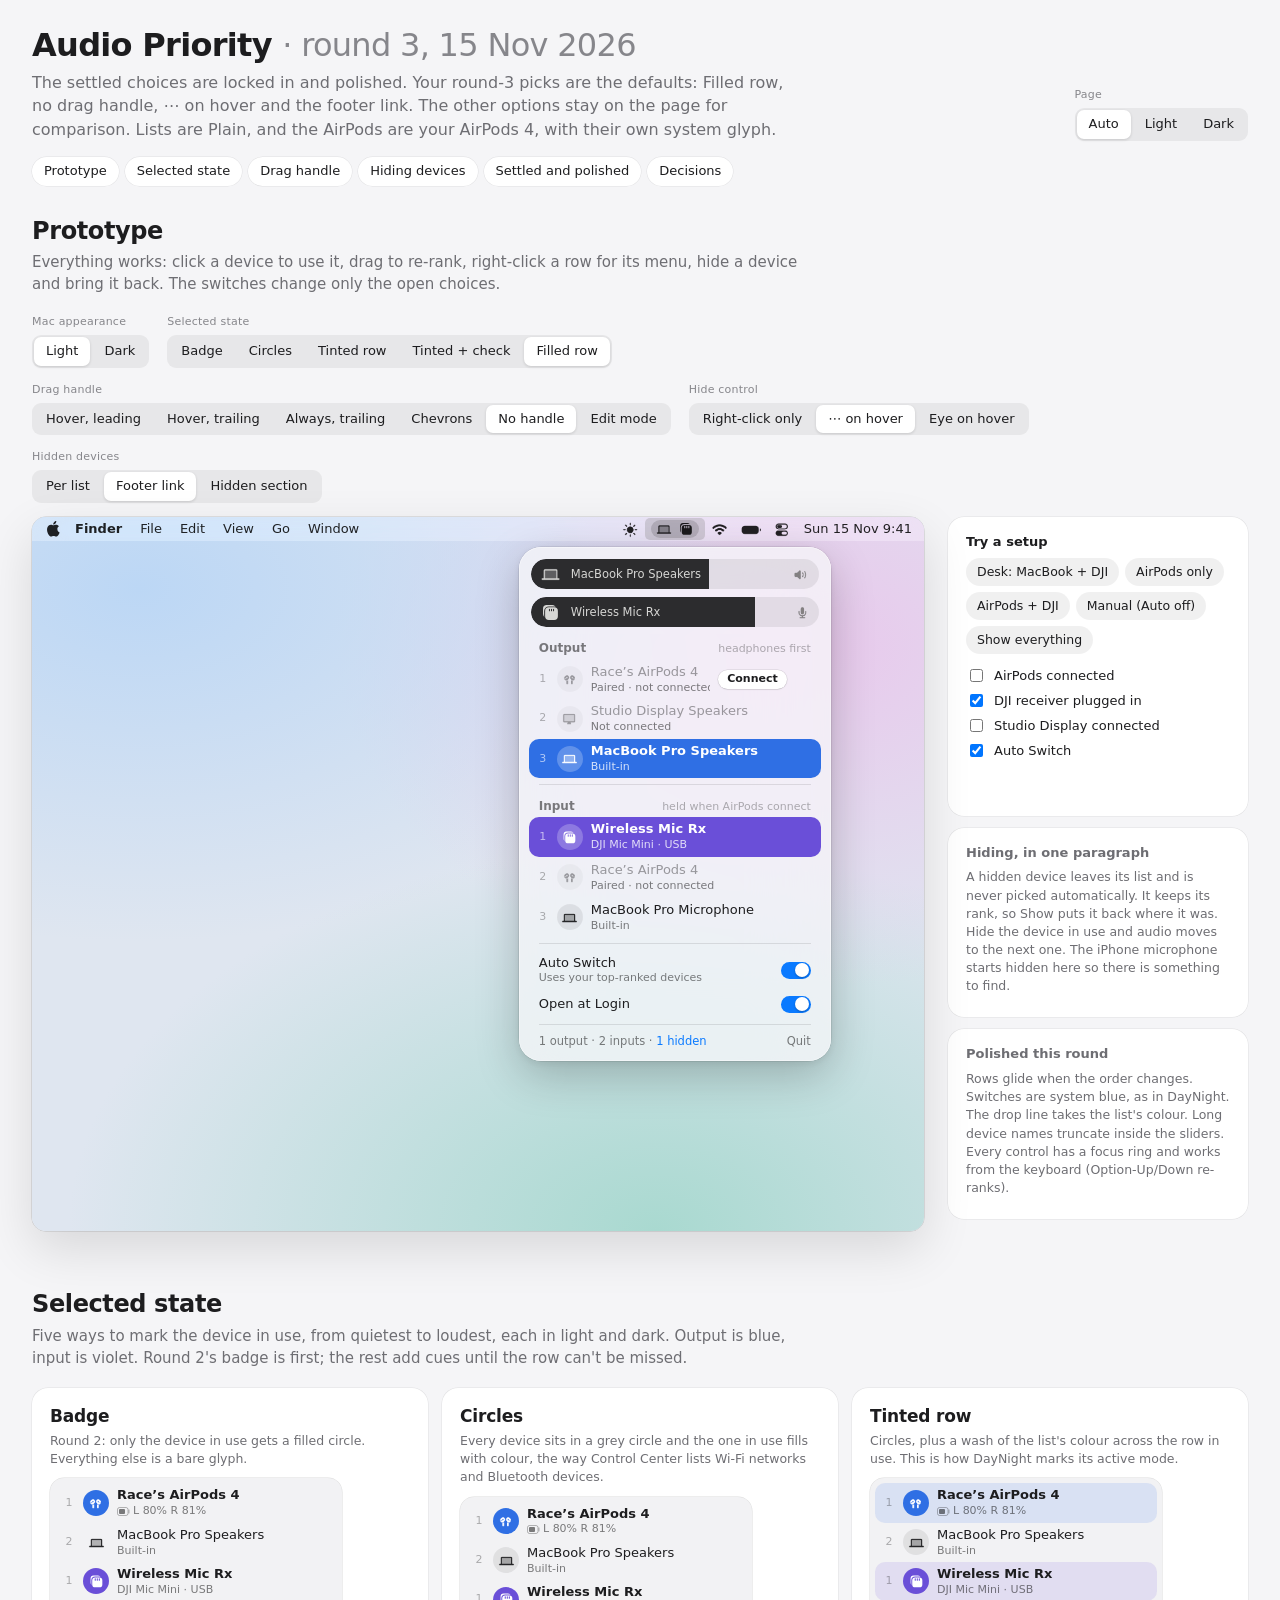
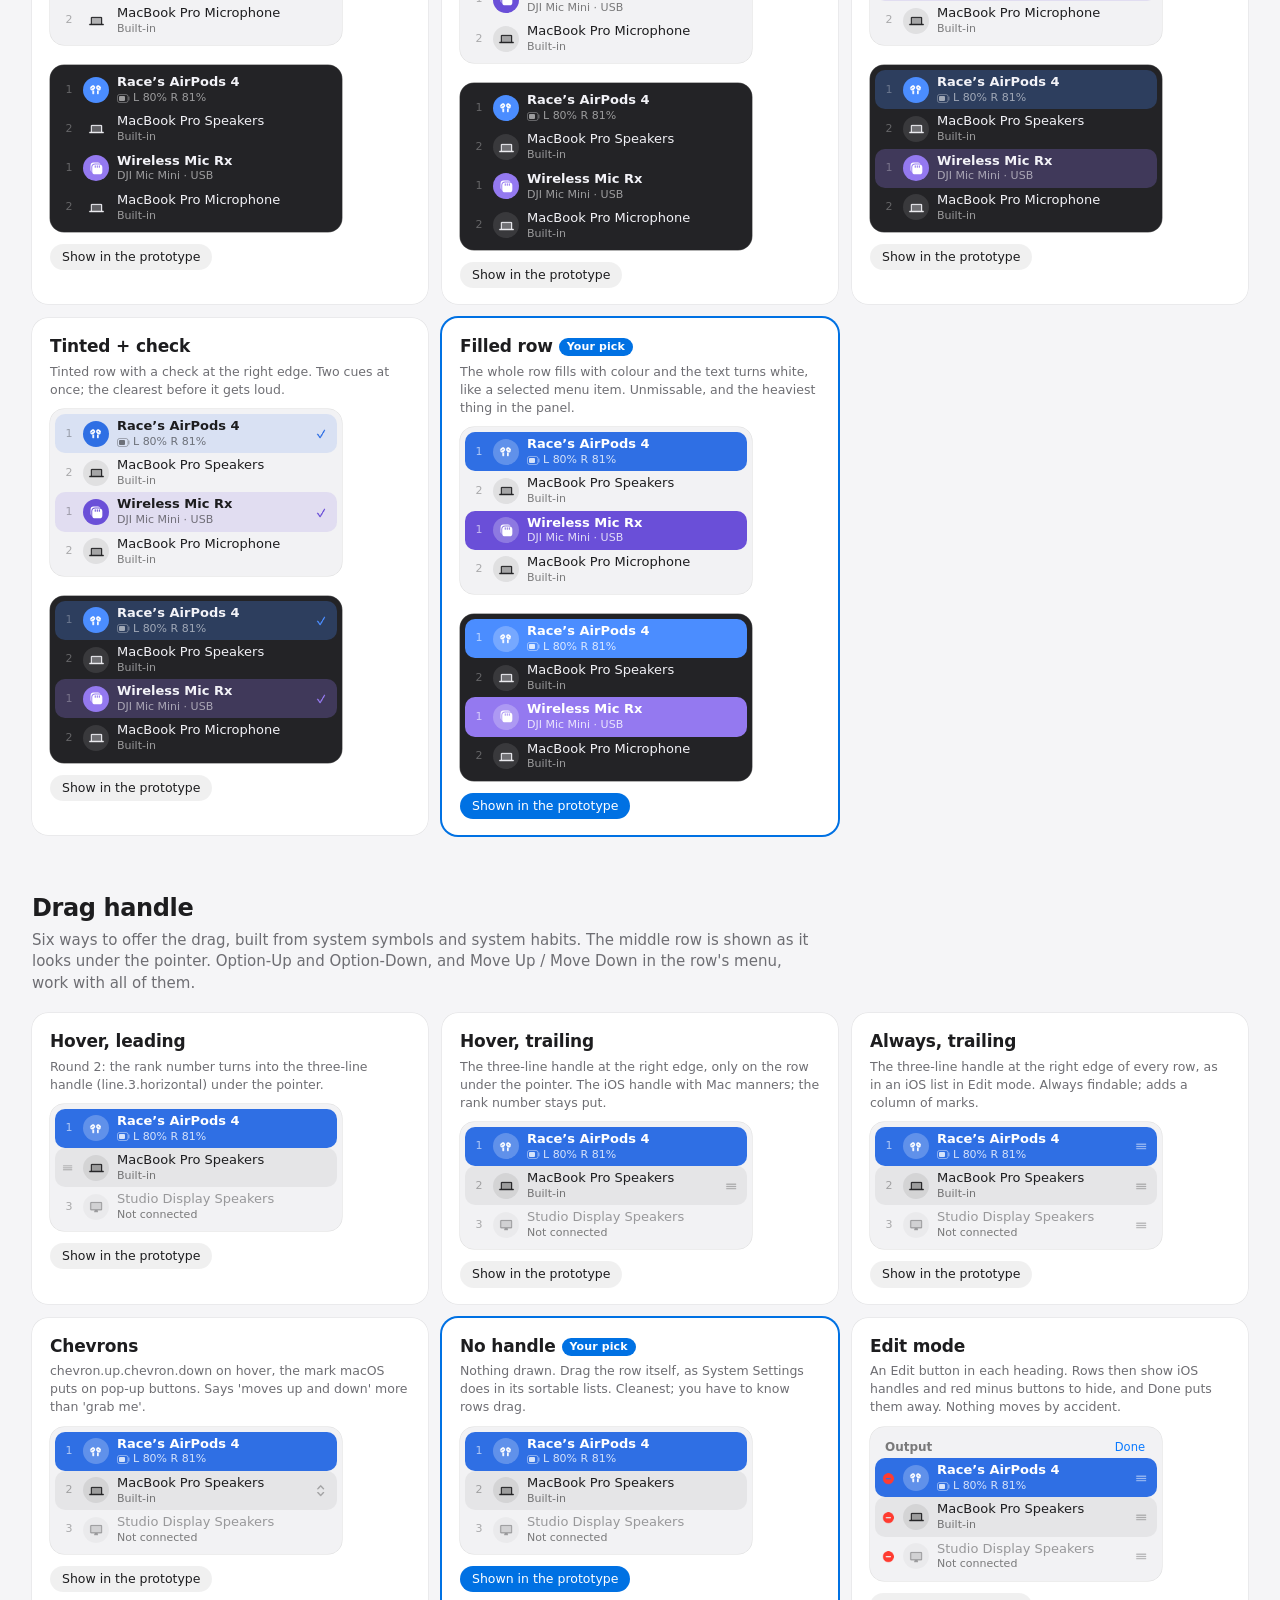
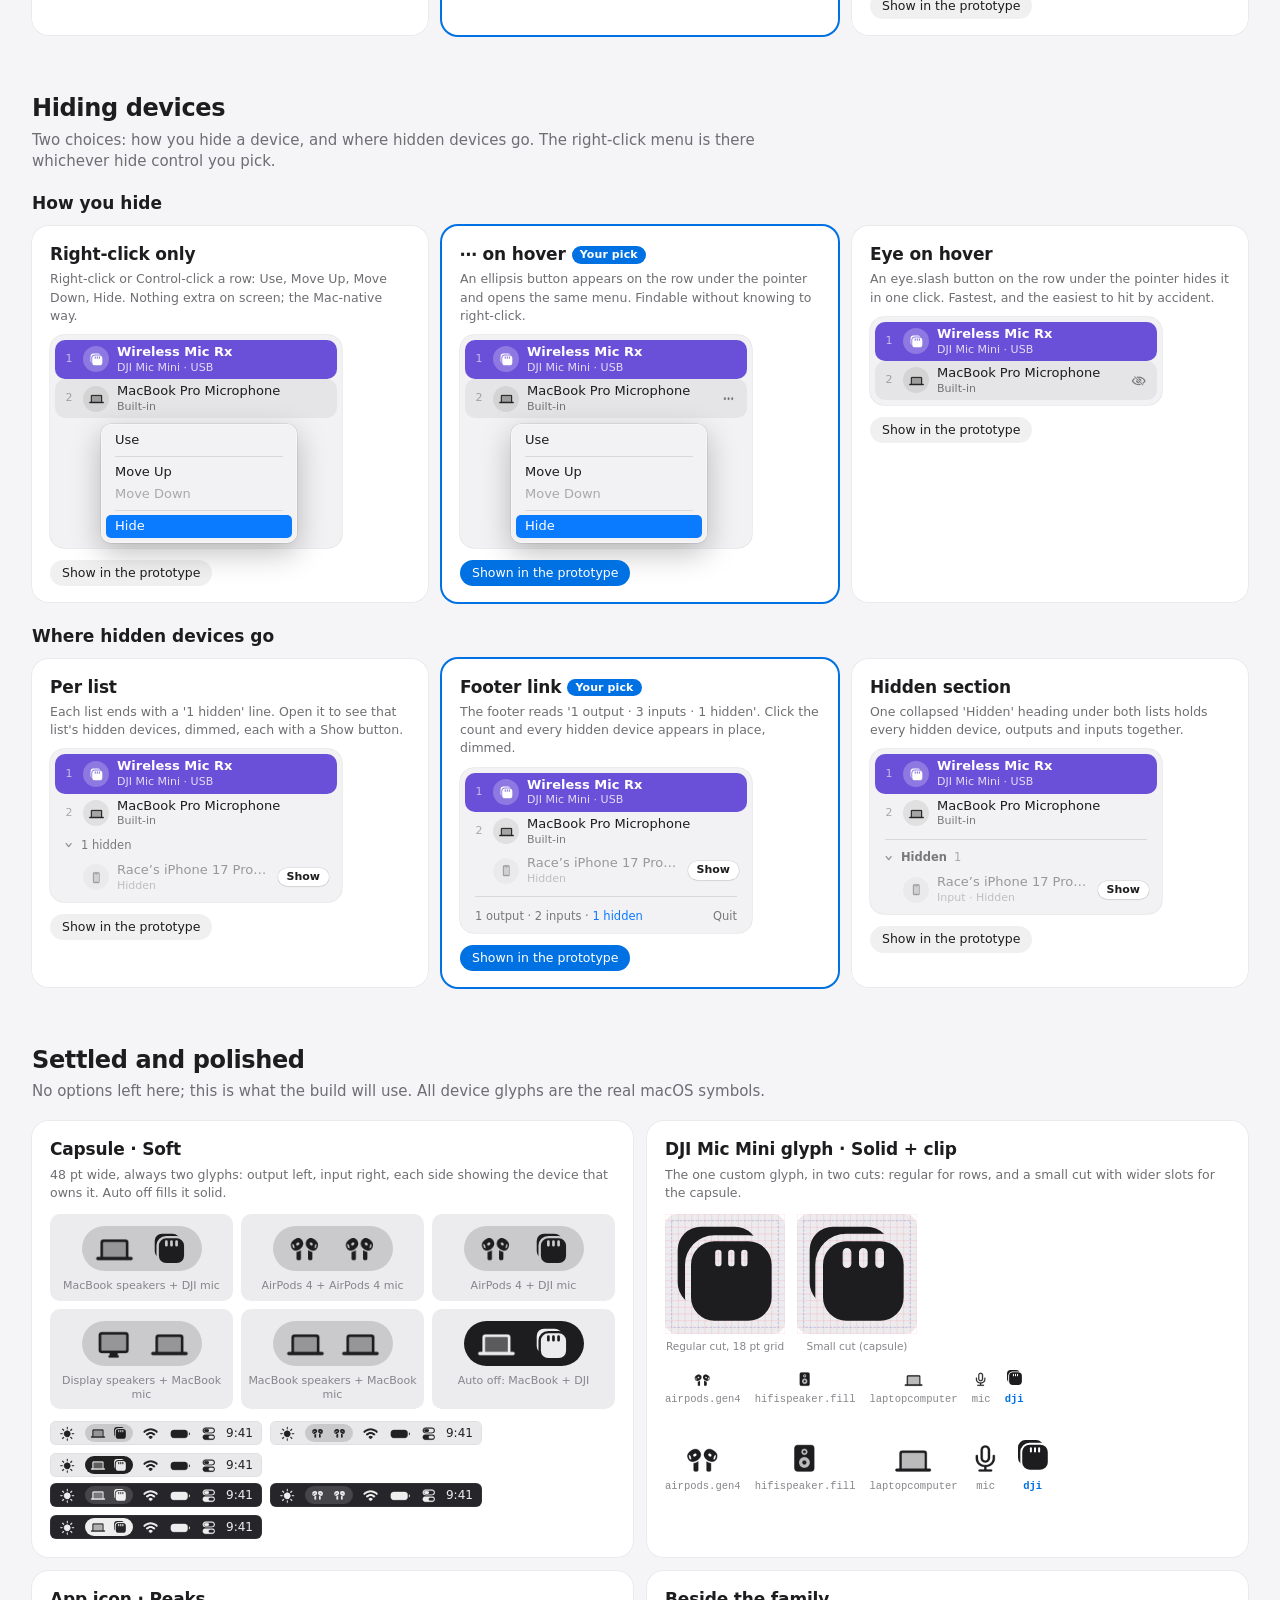
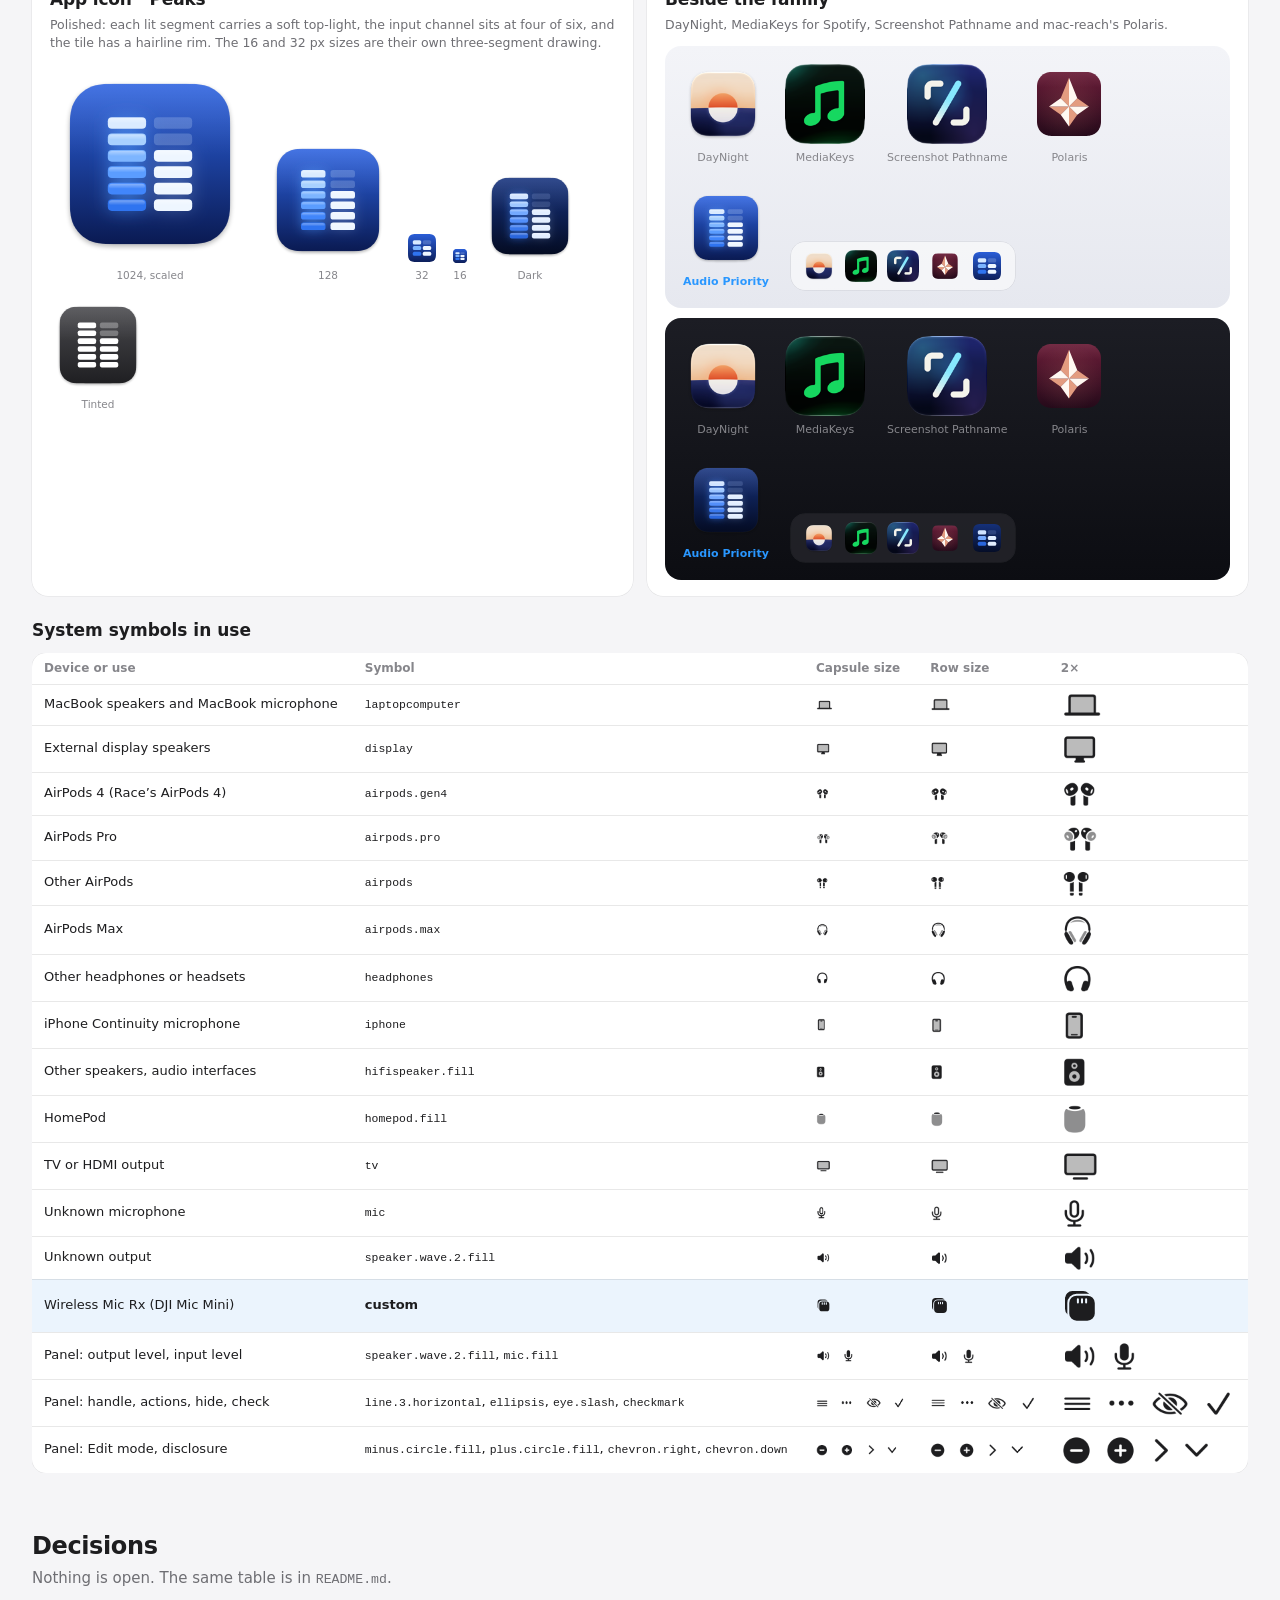
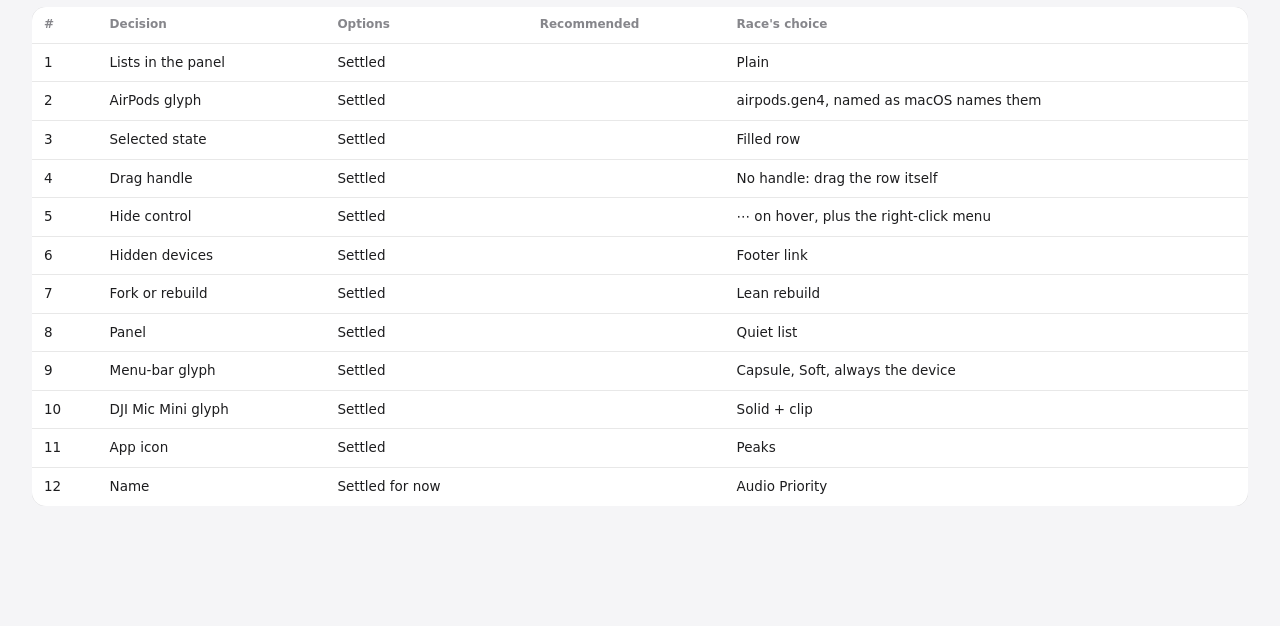
==== commit d4da5579: "AirPods battery line: L and R only, no Buds label or case level Co-Authored-By: Claude Fable 5.2 <no" ====
--- a/docs/3-polish-2026-11-15/index.html
+++ b/docs/3-polish-2026-11-15/index.html
@@ -199,7 +199,6 @@
 .pill{border:0;border-radius:980px;padding:2px 9px;font-size:11px;font-weight:550;cursor:pointer;background:var(--btn);box-shadow:0 0 0 .5px var(--btn-line),0 .5px 1.5px rgba(0,0,0,.12);color:var(--p-ink);flex:none}
 .pill.ghost{background:transparent;box-shadow:none;color:var(--p-ink2);display:none}
 .row:hover .pill.ghost,.pill.ghost:focus-visible{display:inline-block}
-.row:hover .nm i .bat+.bat{display:none}
 .spin{width:12px;height:12px;border-radius:50%;border:1.5px solid var(--p-ink3);border-top-color:var(--p-ink);animation:sp .7s linear infinite;flex:none}
 @keyframes sp{to{transform:rotate(360deg)}}
 .trow{display:flex;align-items:center;justify-content:space-between;padding:5px 10px;font-size:13px}
@@ -547,7 +546,7 @@
   cur: { out: "mbspk", in: "dji" },
   pick: { out: null, in: null },
   vol: { out: 0.62, in: 0.78 },
-  bat: { l: 80, r: 81, c: 60 },
+  bat: { l: 80, r: 81 },
   menu: null,
 };
 const opts = () => ({ sel: S.sel, grab: S.grab, hideUI: S.hideUI, hiddenUI: S.hiddenUI, editing: S.editing });
@@ -656,8 +655,9 @@
 // ---------------------------------------------------------------- rows
 const BAT = (v) => `<svg viewBox="0 0 13 9"><rect x=".5" y=".5" width="10.5" height="8" rx="2" fill="none" stroke="currentColor" opacity=".55"/><rect x="2" y="2" width="${(7.5 * v) / 100}" height="5" rx="1" fill="currentColor"/><path d="M12 3v3" stroke="currentColor" opacity=".55" stroke-linecap="round"/></svg>`;
 function batteryLine(b = S.bat) {
-  const low = (v) => (v <= 20 ? " low" : ""), buds = b.l === b.r ? `${b.l}%` : `L ${b.l}% R ${b.r}%`;
-  return `<span class="bat${low(Math.min(b.l, b.r))}">${BAT(Math.min(b.l, b.r))}Buds ${buds}</span><span class="bat${low(b.c)}">${BAT(b.c)}Case ${b.c}%</span>`;
+  // Left and right only. The case reports a level only while a bud sits in it, so it is left out.
+  const m = Math.min(b.l, b.r);
+  return `<span class="bat${m <= 20 ? " low" : ""}">${BAT(m)}L ${b.l}% R ${b.r}%</span>`;
 }
 /**
  * One row. `s` is what to show (id, role, name, sym, rank, cur, on, hid, hov, detail, bt, live, group);
@@ -902,7 +902,7 @@
 
 // Sample rows for the static minis.
 const R = {
-  airpods: { id: "a", role: "out", name: "Race’s AirPods 4", sym: "airpods.gen4", rank: 1, on: true, detail: batteryLine({ l: 80, r: 81, c: 60 }) },
+  airpods: { id: "a", role: "out", name: "Race’s AirPods 4", sym: "airpods.gen4", rank: 1, on: true, detail: batteryLine({ l: 80, r: 81 }) },
   studio: { id: "s", role: "out", name: "Studio Display Speakers", sym: "display", rank: 2, on: false, detail: "Not connected" },
   mac: { id: "m", role: "out", name: "MacBook Pro Speakers", sym: "laptopcomputer", rank: 3, on: true, detail: "Built-in" },
   dji: { id: "d", role: "in", name: "Wireless Mic Rx", sym: "dji", rank: 1, on: true, detail: "DJI Mic Mini · USB" },
